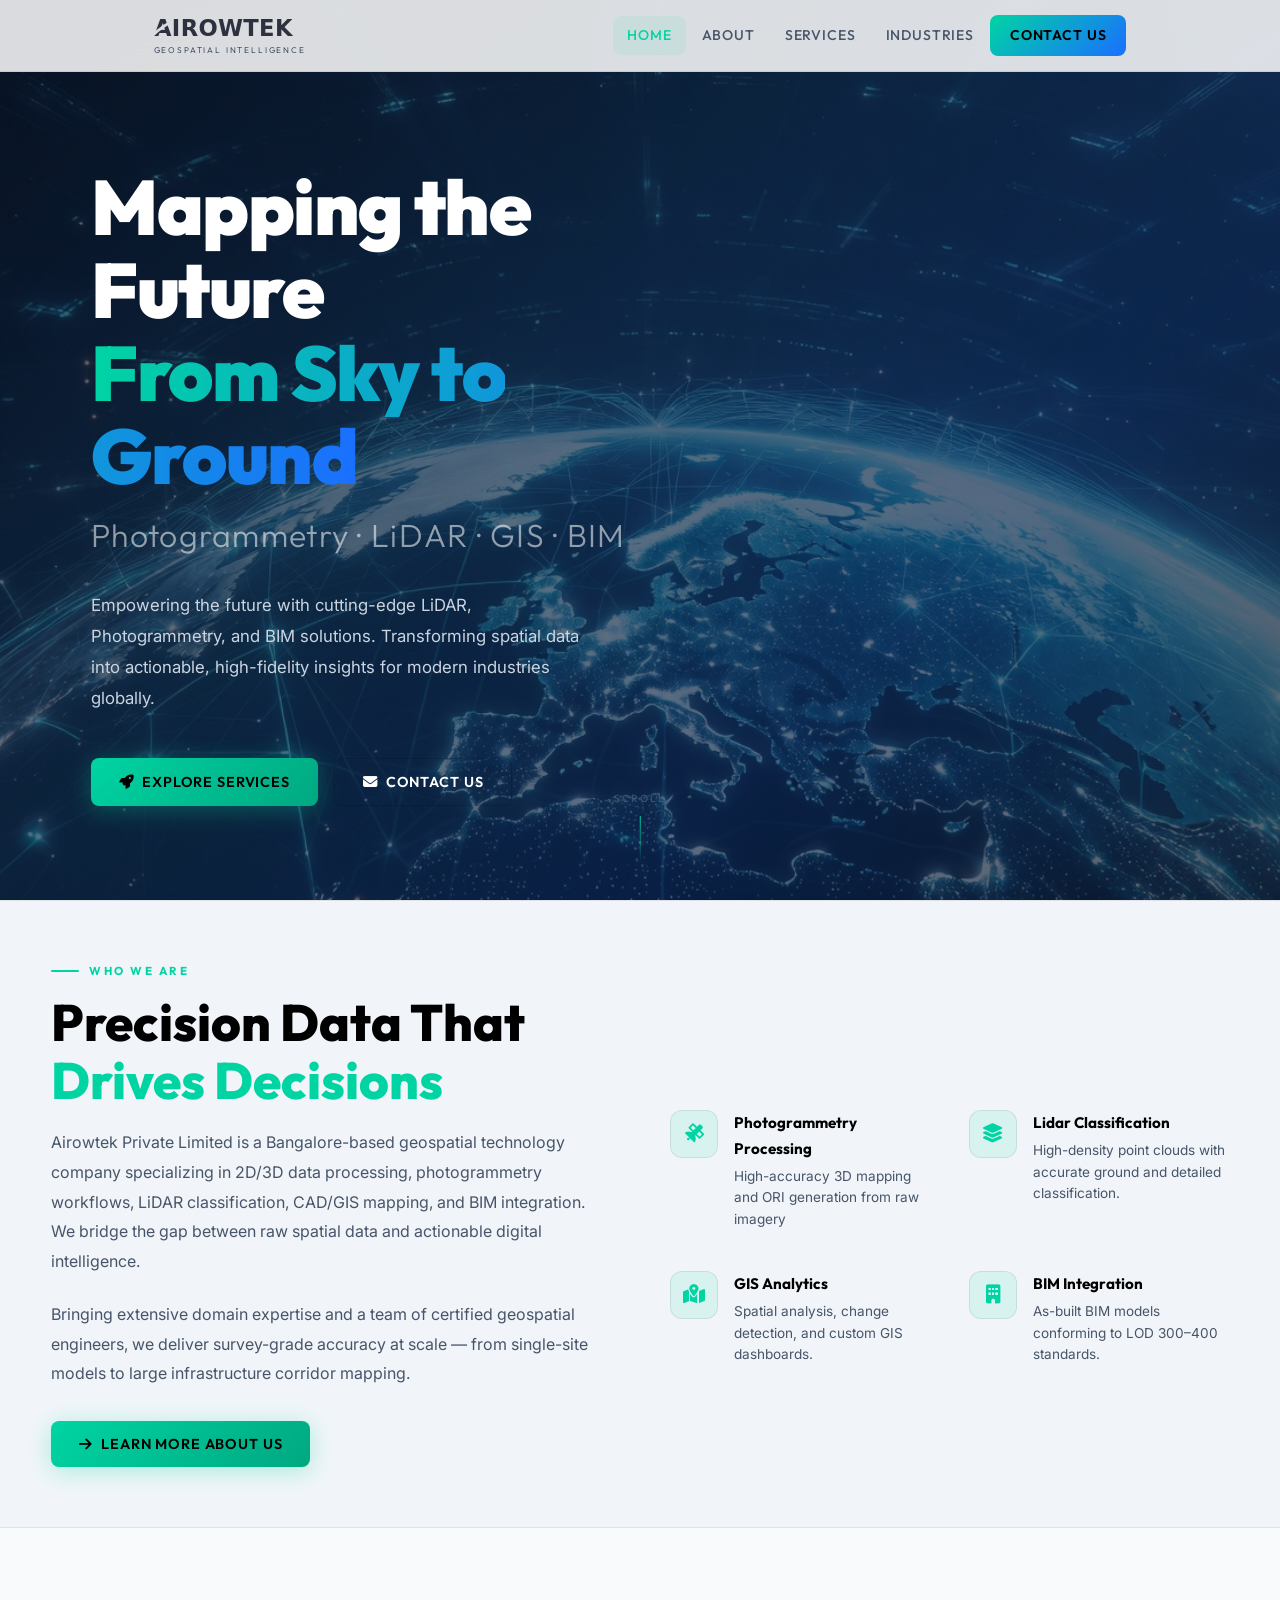
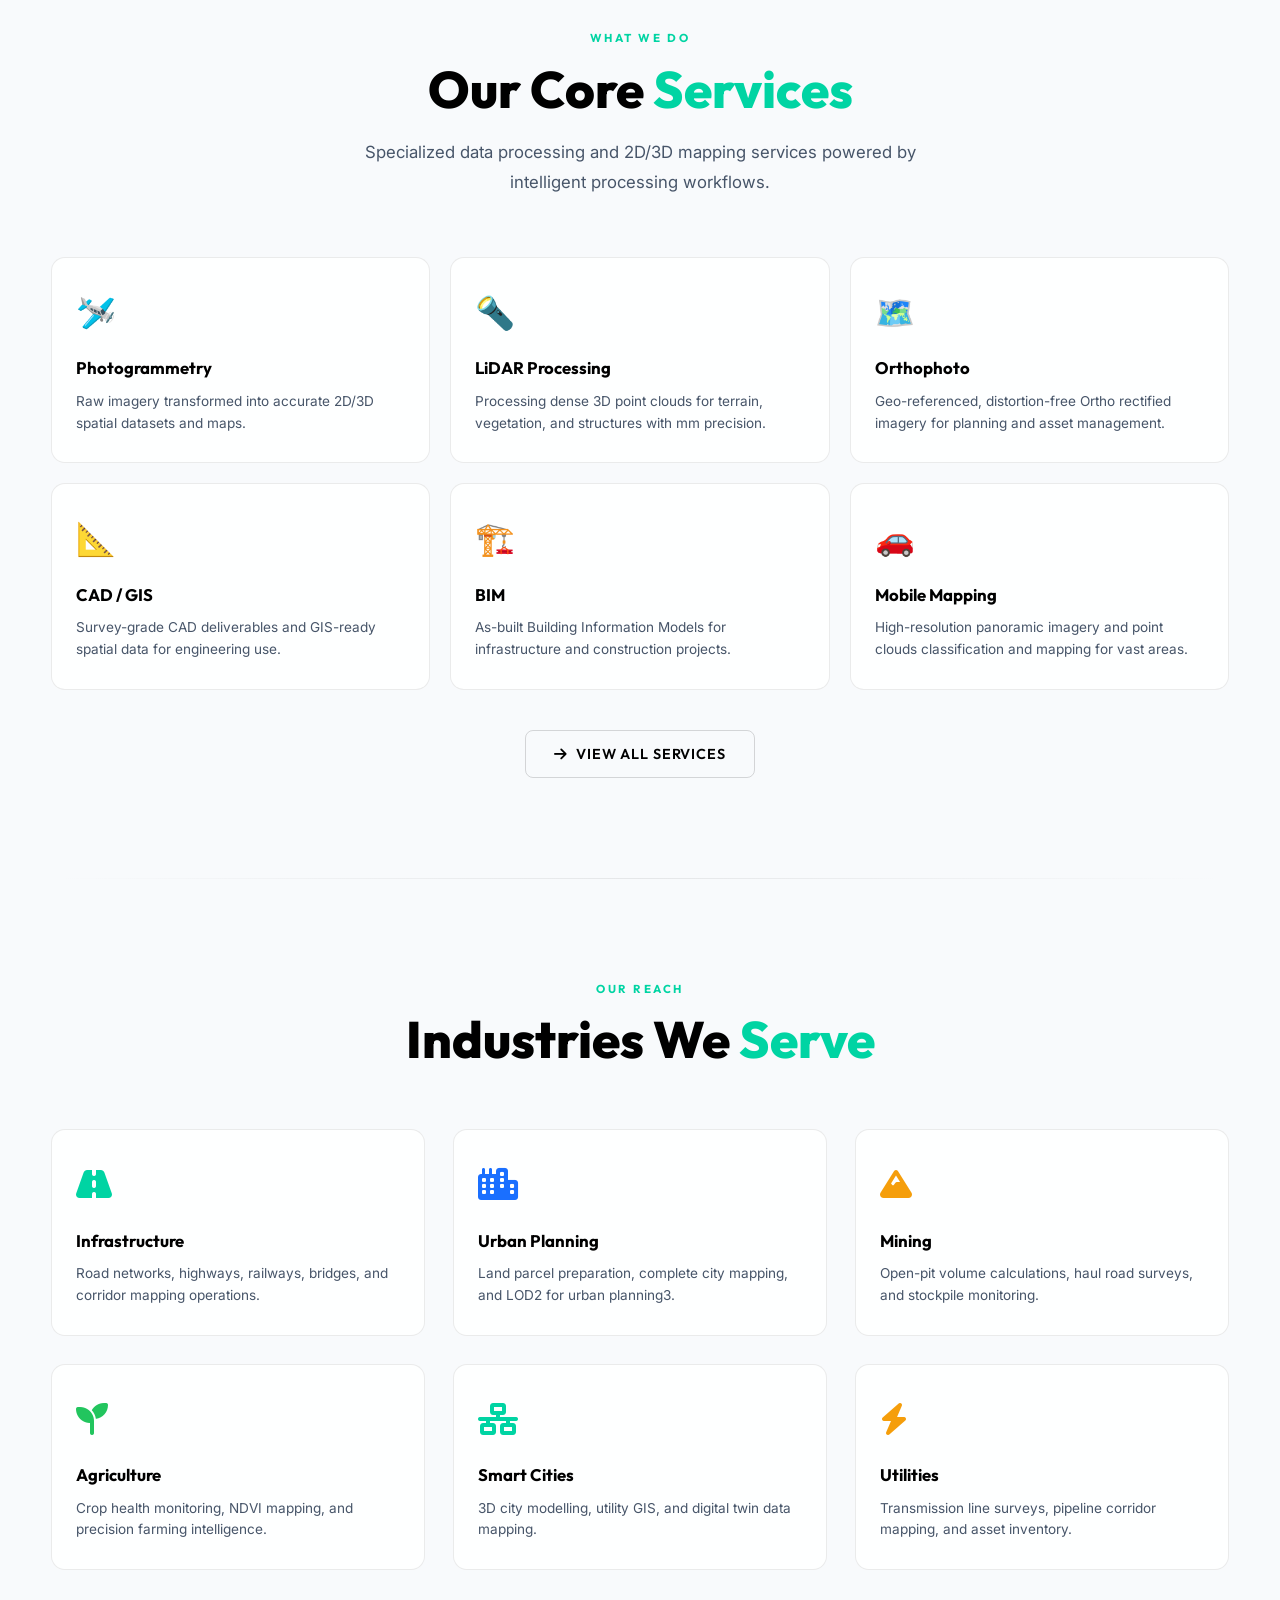
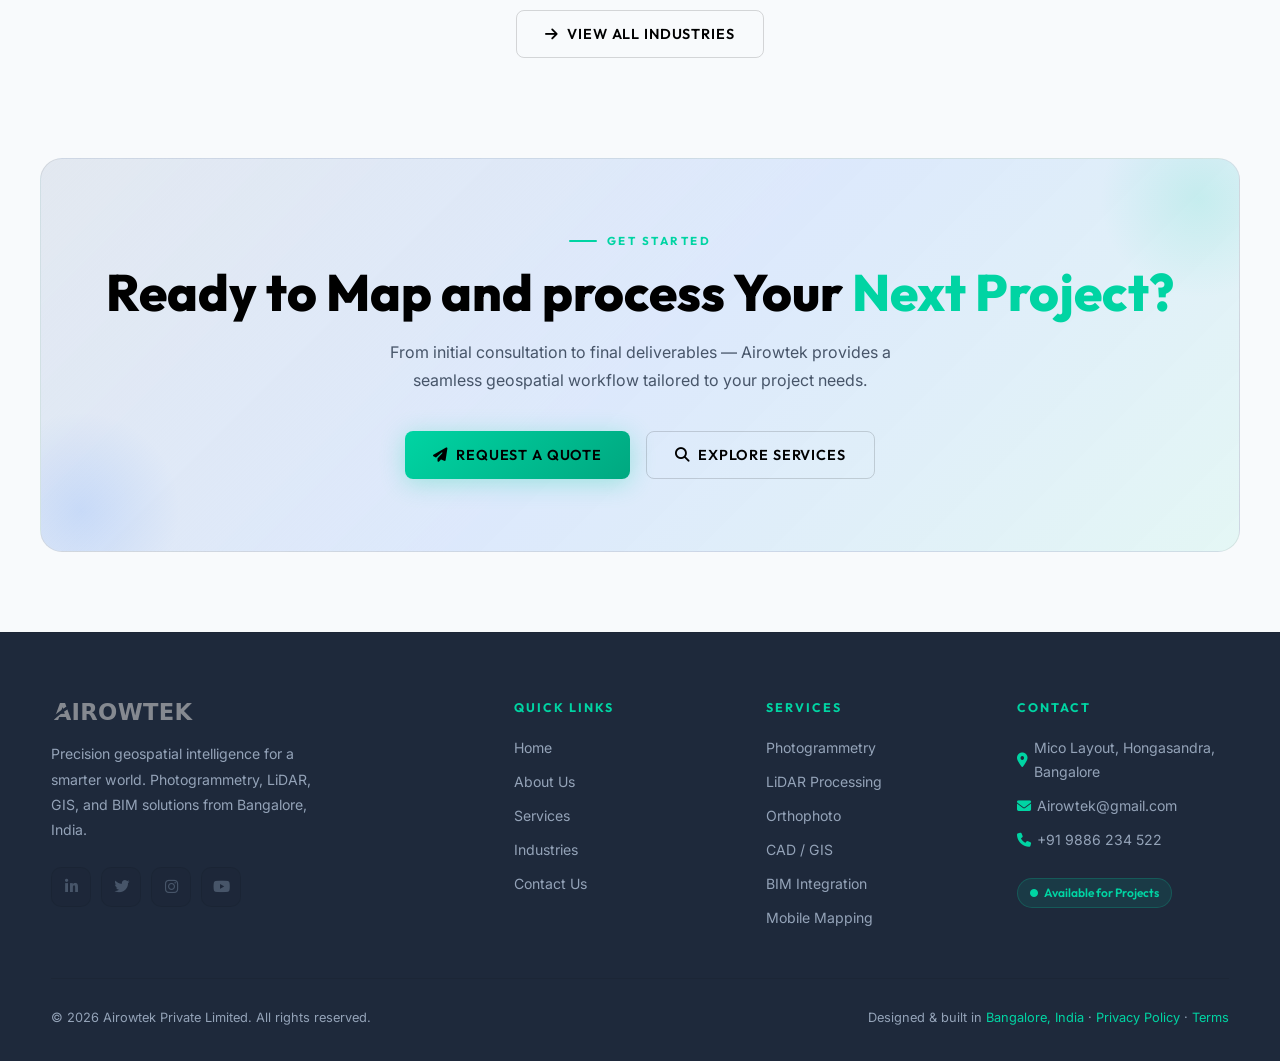
==== index.html @ 413d4b7d "Add files via upload" ====
<!DOCTYPE html>
<html lang="en">

<head>
  <meta charset="UTF-8">
  <meta name="viewport" content="width=device-width, initial-scale=1.0">
  <title>Airowtek Private Limited – Precision Geospatial Solutions</title>
  <link rel="icon" type="image/svg+xml" href="asset/favicon.svg">
  <link rel="preconnect" href="https://fonts.googleapis.com">
  <link rel="preconnect" href="https://fonts.gstatic.com" crossorigin>
  <link
    href="https://fonts.googleapis.com/css2?family=Inter:wght@400;500;600;700;800&family=Outfit:wght@300;400;500;600;700;800;900&display=swap"
    rel="stylesheet">
  <link rel="stylesheet" href="https://cdnjs.cloudflare.com/ajax/libs/font-awesome/6.5.0/css/all.min.css">
  <link rel="stylesheet" href="style.css">
</head>

<body>

  <div class="toast" id="toast">✓ Message sent successfully!</div>
  <nav id="navbar">
    <div class="logo" href="index.html" onclick="window.location.href='index.html'">
      <div style="display: flex; flex-direction: column; align-items: flex-start;">
        <img src="asset/logo.svg" alt="Airowtek" style="height: 28px; margin-bottom: 2px;">
        <span class="logo-sub" style="margin-top: 0;">Geospatial Intelligence</span>
      </div>
    </div>
    <div class="nav-links">
      <a href="index.html" id="nav-home" class="active">Home</a>
      <a href="about.html" id="nav-about">About</a>
      <a href="services.html" id="nav-services">Services</a>
      <a href="industries.html" id="nav-industries">Industries</a>
      <a href="contact.html" id="nav-contact" class="nav-cta">Contact Us</a>
    </div>
    <div class="hamburger" id="hamburger">
      <span></span><span></span><span></span>
    </div>
  </nav>
  <div class="mobile-menu" id="mobileMenu">
    <a onclick="showPage('home')">Home</a>
    <a onclick="showPage('about')">About</a>
    <a onclick="showPage('services')">Services</a>
    <a onclick="showPage('industries')">Industries</a>
    <a onclick="showPage('contact')">Contact Us</a>
  </div>

  <div class="page" id="home">
    <!-- HERO -->
    <section class="hero">
      <div class="hero-bg"
        style="background: url('asset/banner.jpg') center/cover no-repeat; opacity: 0.35; mix-blend-mode: screen;">
      </div>

      <div class="hero-content">
        <div style="max-width:640px">
          <!--  <div class="hero-eyebrow">
            <span></span>
            Precision Geospatial Intelligence
          </div> -->
          <h1 class="hero-title">
            Mapping the Future<br>
            <span class="highlight">From Sky to Ground</span>
          </h1>
          <p class="hero-subtitle">Photogrammetry · LiDAR · GIS · BIM</p>
          <p class="hero-desc">
            Empowering the future with cutting-edge LiDAR, Photogrammetry, and BIM solutions.
            Transforming spatial data into actionable, high-fidelity insights for modern industries globally.
          </p>
          <div class="hero-btns">
            <button class="btn btn-primary" onclick="window.location.href='services.html'">
              <i class="fas fa-rocket"></i> Explore Services
            </button>
            <button class="btn btn-outline" onclick="window.location.href='contact.html'" style="color:white">
              <i class="fas fa-envelope"></i> Contact Us
            </button>
          </div>
          <!-- <div class="hero-stats">
            <div class="stat-card">
              <div class="num">500+</div>
              <div class="label">Projects Delivered</div>
            </div>
            <div class="stat-card">
              <div class="num">15+</div>
              <div class="label">Industry Sectors</div>
            </div>
            <div class="stat-card">
              <div class="num">99.8%</div>
              <div class="label">Accuracy Rate</div>
            </div>
            <div class="stat-card">
              <div class="num">8+</div>
              <div class="label">Years of Expertise</div>
            </div> -->
        </div>
      </div>
  </div>

  <div class="scroll-indicator" onclick="document.getElementById('intro').scrollIntoView()">Scroll</div>
  </section>

  <!-- INTRO -->
  <section class="intro-strip" id="intro">
    <div class="intro-inner">
      <div style="display:grid;grid-template-columns:1fr 1fr;gap:60px;align-items:center">
        <div>
          <div class="section-tag">Who We Are</div>
          <h2 class="section-title">Precision Data That <span>Drives Decisions</span></h2>
          <p style="color:var(--text-muted);line-height:1.85;margin-bottom:24px">
            Airowtek Private Limited is a Bangalore-based geospatial technology company specializing in 2D/3D data
            processing,
            photogrammetry workflows, LiDAR classification, CAD/GIS mapping, and BIM integration. We bridge the gap
            between raw spatial data and actionable digital intelligence.
          </p>
          <p style="color:var(--text-muted);line-height:1.85;margin-bottom:32px">
            Bringing extensive domain expertise and a team of certified geospatial engineers, we deliver survey-grade
            accuracy at scale — from single-site models to large infrastructure corridor mapping.
          </p>
          <button class="btn btn-primary" onclick="window.location.href='about.html'"><i class="fas fa-arrow-right"></i>
            Learn More About Us</button>
        </div>
        <div>
          <div class="feature-row">
            <div class="feature-item">
              <div class="feat-icon"><i class="fas fa-satellite"></i></div>
              <div class="feat-text">
                <h4>Photogrammetry Processing</h4>
                <p>High-accuracy 3D mapping and ORI generation from raw imagery</p>
              </div>
            </div>
            <div class="feature-item">
              <div class="feat-icon"><i class="fas fa-layer-group"></i></div>
              <div class="feat-text">
                <h4>Lidar Classification</h4>
                <p>High-density point clouds with accurate ground and detailed classification.</p>
              </div>
            </div>
            <div class="feature-item">
              <div class="feat-icon"><i class="fas fa-map-marked-alt"></i></div>
              <div class="feat-text">
                <h4>GIS Analytics</h4>
                <p>Spatial analysis, change detection, and custom GIS dashboards.</p>
              </div>
            </div>
            <div class="feature-item">
              <div class="feat-icon"><i class="fas fa-building"></i></div>
              <div class="feat-text">
                <h4>BIM Integration</h4>
                <p>As-built BIM models conforming to LOD 300–400 standards.</p>
              </div>
            </div>
          </div>
        </div>
      </div>
    </div>
  </section>

  <!-- SERVICES PREVIEW -->
  <section class="section">
    <div style="max-width:1200px;margin:0 auto">
      <div class="section-header text-center">
        <div class="section-tag">What We Do</div>
        <h2 class="section-title">Our Core <span>Services</span></h2>
        <p class="section-lead">Specialized data processing and 2D/3D mapping services powered by intelligent
          processing workflows.</p>
      </div>
      <div class="services-preview-grid">
        <div class="srv-card" onclick="window.location.href='services.html'">
          <div class="srv-icon">🛩️</div>
          <h3>Photogrammetry</h3>
          <p>Raw imagery transformed into accurate 2D/3D spatial datasets and maps.</p>
        </div>
        <div class="srv-card" onclick="window.location.href='services.html'">
          <div class="srv-icon">🔦</div>
          <h3>LiDAR Processing</h3>
          <p>Processing dense 3D point clouds for terrain, vegetation, and structures with mm precision.</p>
        </div>
        <div class="srv-card" onclick="window.location.href='services.html'">
          <div class="srv-icon">🗺️</div>
          <h3>Orthophoto</h3>
          <p>Geo-referenced, distortion-free Ortho rectified imagery for planning and asset management.</p>
        </div>
        <div class="srv-card" onclick="window.location.href='services.html'">
          <div class="srv-icon">📐</div>
          <h3>CAD / GIS</h3>
          <p>Survey-grade CAD deliverables and GIS-ready spatial data for engineering use.</p>
        </div>
        <div class="srv-card" onclick="window.location.href='services.html'">
          <div class="srv-icon">🏗️</div>
          <h3>BIM</h3>
          <p>As-built Building Information Models for infrastructure and construction projects.</p>
        </div>
        <div class="srv-card" onclick="window.location.href='services.html'">
          <div class="srv-icon">🚗</div>
          <h3>Mobile Mapping</h3>
          <p>High-resolution panoramic imagery and point clouds classification and mapping for vast areas.</p>
        </div>
      </div>
      <div style="text-align:center;margin-top:40px">
        <button class="btn btn-outline" onclick="window.location.href='services.html'"><i
            class="fas fa-arrow-right"></i> View All Services</button>
      </div>
    </div>
  </section>

  <div class="divider"></div>

  <!-- INDUSTRIES PREVIEW -->
  <section class="section">
    <div style="max-width:1200px;margin:0 auto">
      <div class="section-header text-center">
        <div class="section-tag">Our Reach</div>
        <h2 class="section-title">Industries We <span>Serve</span></h2>
      </div>
      <div class="grid-3">
        <div class="srv-card" onclick="window.location.href='industries.html'">
          <div class="srv-icon" style="color:var(--green-primary)"><i class="fas fa-road"></i></div>
          <h3>Infrastructure</h3>
          <p>Road networks, highways, railways, bridges, and corridor mapping operations.</p>
        </div>
        <div class="srv-card" onclick="window.location.href='industries.html'">
          <div class="srv-icon" style="color:var(--blue-primary)"><i class="fas fa-city"></i></div>
          <h3>Urban Planning</h3>
          <p>Land parcel preparation, complete city mapping, and LOD2 for urban planning3.</p>
        </div>
        <div class="srv-card" onclick="window.location.href='industries.html'">
          <div class="srv-icon" style="color:#f59e0b"><i class="fas fa-mountain"></i></div>
          <h3>Mining</h3>
          <p>Open-pit volume calculations, haul road surveys, and stockpile monitoring.</p>
        </div>
        <div class="srv-card" onclick="window.location.href='industries.html'">
          <div class="srv-icon" style="color:#22c55e"><i class="fas fa-seedling"></i></div>
          <h3>Agriculture</h3>
          <p>Crop health monitoring, NDVI mapping, and precision farming intelligence.</p>
        </div>
        <div class="srv-card" onclick="window.location.href='industries.html'">
          <div class="srv-icon" style="color:var(--green-primary)"><i class="fas fa-network-wired"></i></div>
          <h3>Smart Cities</h3>
          <p>3D city modelling, utility GIS, and digital twin data mapping.</p>
        </div>
        <div class="srv-card" onclick="window.location.href='industries.html'">
          <div class="srv-icon" style="color:#f59e0b"><i class="fas fa-bolt"></i></div>
          <h3>Utilities</h3>
          <p>Transmission line surveys, pipeline corridor mapping, and asset inventory.</p>
        </div>
      </div>
      <div style="text-align:center;margin-top:40px">
        <button class="btn btn-outline" onclick="window.location.href='industries.html'"><i
            class="fas fa-arrow-right"></i> View All Industries</button>
      </div>
    </div>
  </section>

  <!-- CTA SECTION -->
  <div class="cta-section" style="max-width:1200px;margin:0 auto 80px">
    <div class="section-tag" style="justify-content:center;margin-bottom:12px">Get Started</div>
    <h2 class="section-title" style="margin-bottom:16px">Ready to Map and process Your <span>Next Project?</span></h2>
    <p style="color:var(--text-muted);max-width:520px;margin:0 auto 36px;line-height:1.8">From initial consultation to
      final deliverables — Airowtek provides a seamless geospatial workflow tailored to your project needs.</p>
    <div style="display:flex;gap:16px;justify-content:center;flex-wrap:wrap">
      <button class="btn btn-primary" onclick="window.location.href='contact.html'"><i class="fas fa-paper-plane"></i>
        Request a Quote</button>
      <button class="btn btn-outline" onclick="window.location.href='services.html'"><i class="fas fa-search"></i>
        Explore Services</button>
    </div>
  </div>
  <footer>
    <div class="footer-grid">
      <div class="footer-brand">
        <div class="logo" style="cursor:default">
          <img src="asset/logo-footer.svg" alt="Airowtek" style="height: 28px;">
        </div>
        <p>Precision geospatial intelligence for a smarter world. Photogrammetry, LiDAR, GIS, and BIM solutions from
          Bangalore, India.</p>
        <div class="footer-social">
          <a class="social-btn" href="#"><i class="fab fa-linkedin-in"></i></a>
          <a class="social-btn" href="#"><i class="fab fa-twitter"></i></a>
          <a class="social-btn" href="#"><i class="fab fa-instagram"></i></a>
          <a class="social-btn" href="#"><i class="fab fa-youtube"></i></a>
        </div>
      </div>
      <div class="footer-col">
        <h4>Quick Links</h4>
        <ul>
          <li><a href="index.html">Home</a></li>
          <li><a href="about.html">About Us</a></li>
          <li><a href="services.html">Services</a></li>
          <li><a href="industries.html">Industries</a></li>
          <li><a href="contact.html">Contact Us</a></li>
        </ul>
      </div>
      <div class="footer-col">
        <h4>Services</h4>
        <ul>
          <li>Photogrammetry</li>
          <li>LiDAR Processing</li>
          <li>Orthophoto</li>
          <li>CAD / GIS</li>
          <li>BIM Integration</li>
          <li>Mobile Mapping</li>
        </ul>
      </div>
      <div class="footer-col">
        <h4>Contact</h4>
        <ul>
          <li><i class="fas fa-map-marker-alt" style="color:var(--green-primary)"></i> Mico Layout, Hongasandra, Bangalore</li>
          <li><i class="fas fa-envelope" style="color:var(--green-primary)"></i> Airowtek@gmail.com</li>
          <li><i class="fas fa-phone" style="color:var(--green-primary)"></i> +91 9886 234 522</li>
          <li style="margin-top:16px"><span class="pill-green"><i class="fas fa-circle" style="font-size:0.5rem"></i>
              Available for Projects</span></li>
        </ul>
      </div>
    </div>
    <div class="footer-bottom">
      <p>© 2026 Airowtek Private Limited. All rights reserved.</p>
      <p>Designed & built in <span style="color:var(--green-primary)">Bangalore, India</span> · <a href="#">Privacy
          Policy</a> · <a href="#">Terms</a></p>
    </div>
  </footer>
  </div>



  <script src="script.js"></script>
</body>

</html>
---- style.css ----
@import url('https://fonts.googleapis.com/css2?family=Inter:wght@800&display=swap');

/* ===================== RESET & VARIABLES ===================== */
*,
*::before,
*::after {
  box-sizing: border-box;
  margin: 0;
  padding: 0;
}

:root {
  --green-primary: #00d4a3;
  --green-dark: #00a880;
  --green-glow: #00ffcc;
  --blue-primary: #1a6fff;
  --blue-dark: #0a3fa0;
  --blue-deep: #e2e8f0;
  --navy: #f8fafc;
  --navy-mid: #f1f5f9;
  --navy-light: #e2e8f0;
  --white: #000000;
  --offwhite: #000000;
  --text-muted: #475569;
  --card-bg: rgba(255, 255, 255, 0.85);
  --border: rgba(0, 0, 0, 0.08);
  --font-display: 'Outfit', sans-serif;
  --font-body: 'Inter', sans-serif;
  --transition: all 0.35s cubic-bezier(0.4, 0, 0.2, 1);
  --shadow-glow: 0 8px 30px rgba(0, 212, 163, 0.15);
  --shadow-blue: 0 8px 30px rgba(26, 111, 255, 0.15);
  --footer-bg: #1e293b;
  --radius: 14px;
  --radius-lg: 22px;
}

html {
  scroll-behavior: smooth;
  font-size: 16px;
}

body {
  font-family: var(--font-body);
  background: var(--navy);
  color: var(--offwhite);
  overflow-x: hidden;
  line-height: 1.7;
}

/* ===================== SCROLLBAR ===================== */
::-webkit-scrollbar {
  width: 5px;
}

::-webkit-scrollbar-track {
  background: var(--navy);
}

::-webkit-scrollbar-thumb {
  background: var(--green-primary);
  border-radius: 10px;
}

/* ===================== PAGE SYSTEM ===================== */
.page {
  display: block;
  min-height: 100vh;
  animation: fadeIn 0.5s ease;
}

@keyframes fadeIn {
  from {
    opacity: 0;
    transform: translateY(16px);
  }

  to {
    opacity: 1;
    transform: translateY(0);
  }
}

/* ===================== NAVBAR ===================== */
nav {
  position: fixed;
  top: 0;
  left: 0;
  right: 0;
  z-index: 1000;
  display: flex;
  align-items: center;
  justify-content: space-between;
  padding: 0 12%;
  height: 72px;
  background: rgba(255, 255, 255, 0.85);
  backdrop-filter: blur(18px);
  border-bottom: 1px solid var(--border);
  transition: var(--transition);
}

nav.scrolled {
  background: rgba(255, 255, 255, 0.98);
  box-shadow: 0 4px 30px rgba(0, 0, 0, 0.06);
}

.logo {
  font-family: 'Inter', sans-serif;
  font-weight: 800;
  color: #000000;
  font-family: var(--font-display);
  font-weight: 800;
  font-size: 1.55rem;
  letter-spacing: 0.06em;
  cursor: pointer;
  display: flex;
  align-items: center;
  gap: 2px;
}

.logo-air {
  color: var(--white);
}

.logo-ow {
  color: var(--green-primary);
}

.logo-tek {
  color: var(--blue-primary);
}

.logo-sub {
  font-size: 0.52rem;
  font-weight: 400;
  letter-spacing: 0.22em;
  color: var(--text-muted);
  display: block;
  margin-top: -4px;
  text-transform: uppercase;
}

.nav-links {
  display: flex;
  align-items: center;
  gap: 2px;
}

.nav-links a {
  font-family: var(--font-display);
  font-weight: 500;
  font-size: 0.88rem;
  letter-spacing: 0.06em;
  color: var(--text-muted);
  text-decoration: none;
  padding: 8px 14px;
  border-radius: 8px;
  cursor: pointer;
  transition: var(--transition);
  text-transform: uppercase;
}

.nav-links a:hover,
.nav-links a.active {
  color: var(--green-primary);
  background: rgba(0, 212, 163, 0.08);
}

.nav-cta {
  background: linear-gradient(135deg, var(--green-primary), var(--blue-primary)) !important;
  color: #000000 !important;
  padding: 9px 20px !important;
  border-radius: 8px !important;
  font-weight: 600 !important;
}

.nav-cta:hover {
  transform: translateY(-1px);
  box-shadow: 0 4px 20px rgba(0, 212, 163, 0.3) !important;
}

.hamburger {
  display: none;
  flex-direction: column;
  gap: 5px;
  cursor: pointer;
  padding: 8px;
}

.hamburger span {
  display: block;
  width: 24px;
  height: 2px;
  background: var(--green-primary);
  border-radius: 2px;
  transition: var(--transition);
}

.mobile-menu {
  display: none;
  position: fixed;
  top: 72px;
  left: 0;
  right: 0;
  z-index: 999;
  background: rgba(255, 255, 255, 0.98);
  backdrop-filter: blur(20px);
  padding: 20px 5%;
  border-bottom: 1px solid var(--border);
  flex-direction: column;
  gap: 4px;
}

.mobile-menu.open {
  display: flex;
}

.mobile-menu a {
  font-family: var(--font-display);
  font-weight: 500;
  font-size: 0.95rem;
  color: var(--text-muted);
  text-decoration: none;
  padding: 12px 16px;
  border-radius: 8px;
  cursor: pointer;
  letter-spacing: 0.06em;
  text-transform: uppercase;
  transition: var(--transition);
}

.mobile-menu a:hover,
.mobile-menu a.active {
  color: var(--green-primary);
  background: rgba(0, 212, 163, 0.08);
}

/* ===================== BUTTONS ===================== */
.btn {
  display: inline-flex;
  align-items: center;
  gap: 8px;
  font-family: var(--font-display);
  font-weight: 600;
  font-size: 0.9rem;
  letter-spacing: 0.06em;
  text-transform: uppercase;
  padding: 14px 28px;
  border-radius: 8px;
  cursor: pointer;
  border: none;
  text-decoration: none;
  transition: var(--transition);
  white-space: nowrap;
}

.btn-primary {
  background: linear-gradient(135deg, var(--green-primary) 0%, var(--green-dark) 100%);
  color: #000000;
  box-shadow: 0 4px 24px rgba(0, 212, 163, 0.3);
}

.btn-primary:hover {
  transform: translateY(-2px);
  box-shadow: 0 8px 36px rgba(0, 212, 163, 0.45);
}

.btn-outline {
  background: transparent;
  color: var(--offwhite);
  border: 1.5px solid rgba(0, 0, 0, 0.15);
}

.btn-outline:hover {
  border-color: var(--green-primary);
  color: var(--green-primary);
  background: rgba(0, 212, 163, 0.06);
  transform: translateY(-2px);
}

/* ===================== SECTION COMMON ===================== */
.section {
  padding: 100px 4%;
  position: relative;
}

.section-tag {
  font-family: var(--font-display);
  font-size: 0.72rem;
  font-weight: 700;
  letter-spacing: 0.22em;
  text-transform: uppercase;
  color: var(--green-primary);
  margin-bottom: 12px;
  display: flex;
  align-items: center;
  gap: 10px;
}

.section-tag::before {
  content: '';
  display: block;
  width: 28px;
  height: 2px;
  background: var(--green-primary);
  border-radius: 2px;
}

.section-title {
  font-family: var(--font-display);
  font-size: clamp(2rem, 4vw, 3.2rem);
  font-weight: 800;
  line-height: 1.15;
  color: var(--white);
  margin-bottom: 18px;
}

.section-title span {
  color: var(--green-primary);
}

.section-lead {
  font-size: 1.05rem;
  color: var(--text-muted);
  max-width: 580px;
  line-height: 1.8;
}

.section-header {
  margin-bottom: 60px;
}

.text-center {
  text-align: center;
}

.text-center .section-tag {
  justify-content: center;
}

.text-center .section-tag::before {
  display: none;
}

.text-center .section-lead {
  margin: 0 auto;
}

/* ===================== GRID SYSTEMS ===================== */
.grid-2 {
  display: grid;
  grid-template-columns: 1fr 1fr;
  gap: 32px;
  align-items: center;
}

.grid-3 {
  display: grid;
  grid-template-columns: repeat(3, 1fr);
  gap: 28px;
}

.grid-4 {
  display: grid;
  grid-template-columns: repeat(4, 1fr);
  gap: 24px;
}

/* ===================== CARDS ===================== */
.card {
  background: var(--card-bg);
  border: 1px solid var(--border);
  border-radius: var(--radius-lg);
  overflow: hidden;
  transition: var(--transition);
  position: relative;
}

.card:hover {
  border-color: rgba(0, 212, 163, 0.35);
  transform: translateY(-6px);
  box-shadow: var(--shadow-glow);
}

/* ===================== HOME PAGE ===================== */
#home {
  display: block;
}

.hero {
  position: relative;
  min-height: 100vh;
  display: flex;
  align-items: center;
  overflow: hidden;
  background-color: #040c1a;
  background-image: linear-gradient(135deg, #060f1e 0%, #0a1f38 40%, #071c3f 70%, #060f1e 100%);
}

/* Animated geo background */
.hero-bg {
  position: absolute;
  inset: 0;
  z-index: 0;
}

.hero-bg::before {
  content: '';
  position: absolute;
  inset: 0;
  background: radial-gradient(ellipse 80% 60% at 70% 40%, rgba(26, 111, 255, 0.08) 0%, transparent 60%),
    radial-gradient(ellipse 60% 80% at 20% 70%, rgba(0, 212, 163, 0.06) 0%, transparent 55%);
}

/* SVG grid overlay */
.hero-grid {
  position: absolute;
  inset: 0;
  z-index: 1;
  overflow: hidden;
  opacity: 0.35;
}

.hero-content {
  position: relative;
  z-index: 3;
  padding: 0 4%;
  max-width: 1200px;
  margin: 0 auto;
  width: 100%;
  padding-top: 72px;
}

.hero-eyebrow {
  display: inline-flex;
  align-items: center;
  gap: 10px;
  font-family: var(--font-display);
  font-size: 0.72rem;
  font-weight: 700;
  letter-spacing: 0.26em;
  text-transform: uppercase;
  color: var(--green-primary);
  background: rgba(0, 212, 163, 0.08);
  border: 1px solid rgba(0, 212, 163, 0.22);
  padding: 8px 18px;
  border-radius: 100px;
  margin-bottom: 28px;
}

.hero-eyebrow span {
  width: 6px;
  height: 6px;
  background: var(--green-primary);
  border-radius: 50%;
  display: inline-block;
  animation: pulse-dot 2s infinite;
}

@keyframes pulse-dot {

  0%,
  100% {
    opacity: 1;
    transform: scale(1)
  }

  50% {
    opacity: 0.5;
    transform: scale(1.5)
  }
}

.hero-title {
  font-family: var(--font-display);
  font-size: clamp(2.8rem, 6vw, 5.2rem);
  font-weight: 900;
  line-height: 1.08;
  letter-spacing: -0.02em;
  color: #ffffff;
  margin-bottom: 10px;
}

.hero-title .highlight {
  background: linear-gradient(90deg, var(--green-primary), var(--blue-primary));
  -webkit-background-clip: text;
  background-clip: text;
  -webkit-text-fill-color: transparent;
}

.hero-subtitle {
  font-family: var(--font-display);
  font-size: clamp(1.4rem, 2.5vw, 2rem);
  font-weight: 300;
  color: rgba(255, 255, 255, 0.55);
  margin-bottom: 28px;
  letter-spacing: 0.04em;
}

.hero-desc {
  font-size: 1.05rem;
  color: #cbd5e1;
  max-width: 520px;
  line-height: 1.85;
  margin-bottom: 44px;
}

.hero-btns {
  display: flex;
  gap: 16px;
  flex-wrap: wrap;
}

/* Floating stat cards */
.hero-stats {
  display: flex;
  gap: 20px;
  margin-top: 60px;
  flex-wrap: wrap;
}

.stat-card {
  background: rgba(255, 255, 255, 0.05);
  border: 1px solid rgba(255, 255, 255, 0.1);
  border-radius: 12px;
  padding: 18px 24px;
  backdrop-filter: blur(10px);
}

.stat-card .num {
  font-family: var(--font-display);
  font-size: 1.9rem;
  font-weight: 800;
  color: var(--green-primary);
  line-height: 1;
}

.stat-card .label {
  font-size: 0.78rem;
  color: rgba(255, 255, 255, 0.6);
  margin-top: 4px;
  letter-spacing: 0.06em;
}

/* Floating geo elements */
.geo-float {
  position: absolute;
  right: 4%;
  top: 50%;
  transform: translateY(-50%);
  z-index: 2;
  width: min(440px, 40vw);
}

.scroll-indicator {
  position: absolute;
  bottom: 36px;
  left: 50%;
  transform: translateX(-50%);
  z-index: 4;
  display: flex;
  flex-direction: column;
  align-items: center;
  gap: 8px;
  font-family: var(--font-display);
  font-size: 0.65rem;
  letter-spacing: 0.2em;
  text-transform: uppercase;
  color: var(--text-muted);
  cursor: pointer;
  animation: bounce-up 2.5s ease-in-out infinite;
}

.scroll-indicator::after {
  content: '';
  display: block;
  width: 1px;
  height: 48px;
  background: linear-gradient(to bottom, var(--green-primary), transparent);
}

@keyframes bounce-up {

  0%,
  100% {
    transform: translateX(-50%) translateY(0)
  }

  50% {
    transform: translateX(-50%) translateY(-8px)
  }
}

/* Intro strip */
.intro-strip {
  background: var(--navy-mid);
  border-top: 1px solid var(--border);
  border-bottom: 1px solid var(--border);
  padding: 60px 4%;
}

.intro-inner {
  max-width: 1200px;
  margin: 0 auto;
}

/* Feature strips */
.feature-row {
  display: flex;
  gap: 40px;
  flex-wrap: wrap;
  margin-top: 48px;
}

.feature-item {
  flex: 1;
  min-width: 200px;
  display: flex;
  gap: 16px;
  align-items: flex-start;
}

.feat-icon {
  width: 48px;
  height: 48px;
  flex-shrink: 0;
  background: rgba(0, 212, 163, 0.1);
  border: 1px solid var(--border);
  border-radius: 12px;
  display: flex;
  align-items: center;
  justify-content: center;
  color: var(--green-primary);
  font-size: 1.2rem;
}

.feat-text h4 {
  font-family: var(--font-display);
  font-size: 0.95rem;
  font-weight: 700;
  color: var(--white);
  margin-bottom: 4px;
}

.feat-text p {
  font-size: 0.85rem;
  color: var(--text-muted);
  line-height: 1.6;
}

/* Services preview */
.services-preview-grid {
  display: grid;
  grid-template-columns: repeat(3, 1fr);
  gap: 20px;
}

.srv-card {
  background: var(--card-bg);
  border: 1px solid var(--border);
  border-radius: var(--radius);
  padding: 28px 24px;
  cursor: pointer;
  transition: var(--transition);
  position: relative;
  overflow: hidden;
}

.srv-card::before {
  content: '';
  position: absolute;
  bottom: 0;
  left: 0;
  right: 0;
  height: 3px;
  background: linear-gradient(90deg, var(--green-primary), var(--blue-primary));
  transform: scaleX(0);
  transform-origin: left;
  transition: var(--transition);
}

.srv-card:hover {
  border-color: rgba(0, 212, 163, 0.3);
  transform: translateY(-5px);
  box-shadow: var(--shadow-glow);
}

.srv-card:hover::before {
  transform: scaleX(1);
}

.srv-icon {
  font-size: 2rem;
  margin-bottom: 14px;
}

.srv-card h3 {
  font-family: var(--font-display);
  font-size: 1.05rem;
  font-weight: 700;
  color: var(--white);
  margin-bottom: 8px;
}

.srv-card p {
  font-size: 0.85rem;
  color: var(--text-muted);
  line-height: 1.6;
}

/* Testimonials */
.testi-grid {
  display: grid;
  grid-template-columns: repeat(auto-fit, minmax(280px, 1fr));
  gap: 24px;
}

.testi-card {
  background: var(--card-bg);
  border: 1px solid var(--border);
  border-radius: var(--radius-lg);
  padding: 32px;
}

.testi-stars {
  color: #fbbf24;
  margin-bottom: 16px;
  font-size: 0.9rem;
}

.testi-text {
  font-size: 0.95rem;
  color: var(--text-muted);
  line-height: 1.8;
  font-style: italic;
  margin-bottom: 20px;
}

.testi-author {
  display: flex;
  align-items: center;
  gap: 12px;
}

.testi-avatar {
  width: 42px;
  height: 42px;
  border-radius: 50%;
  background: linear-gradient(135deg, var(--green-primary), var(--blue-primary));
  display: flex;
  align-items: center;
  justify-content: center;
  font-family: var(--font-display);
  font-weight: 700;
  color: #000000;
  font-size: 0.9rem;
}

.testi-info .name {
  font-family: var(--font-display);
  font-weight: 700;
  font-size: 0.9rem;
  color: var(--white);
}

.testi-info .role {
  font-size: 0.78rem;
  color: var(--text-muted);
}

/* CTA Section */
.cta-section {
  margin: 0 4% 80px;
  background: linear-gradient(135deg, var(--navy-light) 0%, rgba(26, 111, 255, 0.12) 50%, rgba(0, 212, 163, 0.08) 100%);
  border: 1px solid var(--border);
  border-radius: var(--radius-lg);
  padding: 72px 60px;
  text-align: center;
  position: relative;
  overflow: hidden;
}

.cta-section::before {
  content: '';
  position: absolute;
  top: -60px;
  right: -60px;
  width: 200px;
  height: 200px;
  border-radius: 50%;
  background: radial-gradient(circle, rgba(0, 212, 163, 0.12), transparent 70%);
}

.cta-section::after {
  content: '';
  position: absolute;
  bottom: -60px;
  left: -60px;
  width: 200px;
  height: 200px;
  border-radius: 50%;
  background: radial-gradient(circle, rgba(26, 111, 255, 0.12), transparent 70%);
}

/* ===================== ABOUT PAGE ===================== */
.about-hero {
  padding: 140px 4% 80px;
  background: linear-gradient(160deg, var(--navy) 0%, var(--navy-mid) 100%);
  position: relative;
  overflow: hidden;
}

.about-hero::before {
  content: '';
  position: absolute;
  right: -100px;
  top: -100px;
  width: 500px;
  height: 500px;
  border-radius: 50%;
  background: radial-gradient(circle, rgba(0, 212, 163, 0.06), transparent 65%);
}

.about-grid {
  max-width: 1200px;
  margin: 0 auto;
}

.timeline {
  position: relative;
  padding-left: 36px;
}

.timeline::before {
  content: '';
  position: absolute;
  left: 11px;
  top: 0;
  bottom: 0;
  width: 2px;
  background: linear-gradient(to bottom, var(--green-primary), var(--blue-primary), transparent);
}

.tl-item {
  position: relative;
  margin-bottom: 36px;
}

.tl-dot {
  position: absolute;
  left: -29px;
  top: 4px;
  width: 14px;
  height: 14px;
  border-radius: 50%;
  background: var(--green-primary);
  border: 3px solid var(--navy);
  box-shadow: 0 0 12px rgba(0, 212, 163, 0.5);
}

.tl-item h4 {
  font-family: var(--font-display);
  font-weight: 700;
  color: var(--white);
  margin-bottom: 6px;
}

.tl-item p {
  font-size: 0.9rem;
  color: var(--text-muted);
  line-height: 1.7;
}

.mv-grid {
  display: grid;
  grid-template-columns: 1fr 1fr;
  gap: 24px;
}

.mv-card {
  padding: 36px 32px;
  border-radius: var(--radius-lg);
  border: 1px solid var(--border);
  position: relative;
  overflow: hidden;
}

.mv-card.mission {
  background: linear-gradient(135deg, rgba(0, 212, 163, 0.08), rgba(0, 212, 163, 0.02));
}

.mv-card.vision {
  background: linear-gradient(135deg, rgba(26, 111, 255, 0.08), rgba(26, 111, 255, 0.02));
}

.mv-card .mv-icon {
  font-size: 2.2rem;
  margin-bottom: 16px;
}

.mv-card h3 {
  font-family: var(--font-display);
  font-size: 1.3rem;
  font-weight: 800;
  color: var(--white);
  margin-bottom: 12px;
}

.mv-card p {
  color: var(--text-muted);
  line-height: 1.8;
}

.why-grid {
  display: grid;
  grid-template-columns: repeat(auto-fit, minmax(240px, 1fr));
  gap: 20px;
}

.why-item {
  background: var(--card-bg);
  border: 1px solid var(--border);
  border-radius: var(--radius);
  padding: 28px 24px;
  display: flex;
  gap: 16px;
  align-items: flex-start;
  transition: var(--transition);
}

.why-item:hover {
  border-color: rgba(0, 212, 163, 0.3);
  transform: translateY(-3px);
}

.why-num {
  font-family: var(--font-display);
  font-size: 2rem;
  font-weight: 900;
  color: rgba(0, 212, 163, 0.3);
  line-height: 1;
  flex-shrink: 0;
  min-width: 42px;
}

.why-item h4 {
  font-family: var(--font-display);
  font-weight: 700;
  color: var(--white);
  margin-bottom: 6px;
}

.why-item p {
  font-size: 0.85rem;
  color: var(--text-muted);
  line-height: 1.6;
}

.team-strip {
  background: var(--navy-mid);
  border-top: 1px solid var(--border);
  border-bottom: 1px solid var(--border);
  padding: 70px 4%;
}

/* ===================== SERVICES PAGE ===================== */
.services-hero {
  padding: 140px 4% 80px;
  background: linear-gradient(160deg, var(--navy) 0%, var(--navy-mid) 100%);
  position: relative;
}

.services-hero::after {
  content: '';
  position: absolute;
  left: 0;
  right: 0;
  bottom: 0;
  height: 1px;
  background: linear-gradient(90deg, transparent, var(--green-primary), transparent);
}

.service-detail {
  padding: 80px 4%;
  border-bottom: 1px solid var(--border);
  max-width: 1200px;
  margin: 0 auto;
}

.service-detail:last-child {
  border-bottom: none;
}

.service-layout {
  display: grid;
  grid-template-columns: 1fr 1fr;
  gap: 60px;
  align-items: center;
}

.service-layout.reverse {
  direction: rtl;
}

.service-layout.reverse>* {
  direction: ltr;
}

.service-img-wrap {
  position: relative;
  border-radius: var(--radius-lg);
  overflow: hidden;
  aspect-ratio: 4/3;
  background: var(--navy-light);
  border: 1px solid var(--border);
}

.service-img-wrap svg {
  width: 100%;
  height: 100%;
}

.service-num {
  font-family: var(--font-display);
  font-size: 4rem;
  font-weight: 900;
  color: rgba(0, 212, 163, 0.08);
  line-height: 1;
  margin-bottom: -10px;
}

.service-name {
  font-family: var(--font-display);
  font-size: 1.8rem;
  font-weight: 800;
  color: var(--white);
  margin-bottom: 14px;
}

.service-name span {
  color: var(--green-primary);
}

.service-desc {
  color: var(--text-muted);
  line-height: 1.85;
  margin-bottom: 28px;
}

.benefit-tags {
  display: flex;
  flex-wrap: wrap;
  gap: 8px;
  margin-bottom: 24px;
}

.tag {
  font-family: var(--font-display);
  font-size: 0.72rem;
  font-weight: 600;
  letter-spacing: 0.06em;
  text-transform: uppercase;
  padding: 6px 14px;
  border-radius: 100px;
  background: rgba(0, 212, 163, 0.1);
  color: var(--green-primary);
  border: 1px solid rgba(0, 212, 163, 0.2);
}

.tag.blue {
  background: rgba(26, 111, 255, 0.1);
  color: #6baeff;
  border-color: rgba(26, 111, 255, 0.2);
}

.app-list {
  list-style: none;
  display: flex;
  flex-direction: column;
  gap: 8px;
}

.app-list li {
  display: flex;
  align-items: center;
  gap: 10px;
  font-size: 0.9rem;
  color: var(--text-muted);
}

.app-list li::before {
  content: '→';
  color: var(--green-primary);
  font-size: 0.85rem;
}

/* ===================== INDUSTRIES PAGE ===================== */
.ind-hero {
  padding: 140px 4% 80px;
  background: linear-gradient(160deg, var(--navy) 0%, var(--navy-mid) 100%);
}

.ind-grid {
  display: grid;
  grid-template-columns: repeat(auto-fit, minmax(320px, 1fr));
  gap: 24px;
  max-width: 1200px;
  margin: 0 auto;
}

.ind-card {
  border-radius: var(--radius-lg);
  overflow: hidden;
  border: 1px solid var(--border);
  background: var(--card-bg);
  transition: var(--transition);
  cursor: pointer;
  position: relative;
}

.ind-card:hover {
  transform: translateY(-8px);
  box-shadow: var(--shadow-glow);
  border-color: rgba(0, 212, 163, 0.3);
}

.ind-card-visual {
  height: 180px;
  position: relative;
  overflow: hidden;
  display: flex;
  align-items: center;
  justify-content: center;
}

.ind-card-body {
  padding: 28px 26px;
}

.ind-card-body h3 {
  font-family: var(--font-display);
  font-size: 1.15rem;
  font-weight: 800;
  color: var(--white);
  margin-bottom: 8px;
  display: flex;
  align-items: center;
  gap: 10px;
}

.ind-card-body p {
  font-size: 0.88rem;
  color: var(--text-muted);
  line-height: 1.7;
  margin-bottom: 16px;
}

.ind-tags {
  display: flex;
  flex-wrap: wrap;
  gap: 6px;
}

.ind-tag {
  font-size: 0.7rem;
  font-family: var(--font-display);
  font-weight: 600;
  letter-spacing: 0.06em;
  text-transform: uppercase;
  padding: 4px 10px;
  border-radius: 100px;
  background: rgba(0, 212, 163, 0.08);
  color: var(--green-primary);
  border: 1px solid rgba(0, 212, 163, 0.15);
}

/* ===================== CONTACT PAGE ===================== */
.contact-hero {
  padding: 140px 4% 80px;
  background: linear-gradient(160deg, var(--navy) 0%, var(--navy-mid) 100%);
}

.contact-layout {
  display: grid;
  grid-template-columns: 1fr 1.5fr;
  gap: 48px;
  max-width: 1200px;
  margin: 0 auto;
  padding: 0 4% 80px;
}

.contact-info-card {
  background: var(--card-bg);
  border: 1px solid var(--border);
  border-radius: var(--radius-lg);
  padding: 40px 36px;
  height: fit-content;
}

.contact-info-card h3 {
  font-family: var(--font-display);
  font-size: 1.4rem;
  font-weight: 800;
  color: var(--white);
  margin-bottom: 8px;
}

.contact-info-card p {
  color: var(--text-muted);
  font-size: 0.9rem;
  margin-bottom: 32px;
}

.contact-item {
  display: flex;
  gap: 16px;
  align-items: flex-start;
  margin-bottom: 28px;
}

.ci-icon {
  width: 42px;
  height: 42px;
  flex-shrink: 0;
  background: rgba(0, 212, 163, 0.1);
  border: 1px solid var(--border);
  border-radius: 10px;
  display: flex;
  align-items: center;
  justify-content: center;
  color: var(--green-primary);
  font-size: 1rem;
}

.ci-text .ci-label {
  font-size: 0.72rem;
  font-family: var(--font-display);
  font-weight: 700;
  letter-spacing: 0.12em;
  text-transform: uppercase;
  color: var(--text-muted);
  margin-bottom: 4px;
}

.ci-text .ci-val {
  font-size: 0.92rem;
  color: var(--offwhite);
  line-height: 1.6;
}

.social-row {
  display: flex;
  gap: 10px;
  margin-top: 32px;
  padding-top: 24px;
  border-top: 1px solid var(--border);
}

.social-btn {
  width: 40px;
  height: 40px;
  border-radius: 10px;
  background: rgba(0, 0, 0, 0.03);
  border: 1px solid var(--border);
  display: flex;
  align-items: center;
  justify-content: center;
  color: var(--text-muted);
  font-size: 0.95rem;
  cursor: pointer;
  transition: var(--transition);
  text-decoration: none;
}

.social-btn:hover {
  background: rgba(0, 212, 163, 0.1);
  color: var(--green-primary);
  border-color: rgba(0, 212, 163, 0.3);
}

.contact-form-card {
  background: var(--card-bg);
  border: 1px solid var(--border);
  border-radius: var(--radius-lg);
  padding: 44px 40px;
}

.contact-form-card h3 {
  font-family: var(--font-display);
  font-size: 1.4rem;
  font-weight: 800;
  color: var(--white);
  margin-bottom: 8px;
}

.contact-form-card>p {
  color: var(--text-muted);
  font-size: 0.9rem;
  margin-bottom: 32px;
}

.form-row {
  display: grid;
  grid-template-columns: 1fr 1fr;
  gap: 18px;
}

.form-group {
  display: flex;
  flex-direction: column;
  gap: 8px;
  margin-bottom: 18px;
}

.form-group label {
  font-family: var(--font-display);
  font-size: 0.78rem;
  font-weight: 700;
  letter-spacing: 0.1em;
  text-transform: uppercase;
  color: var(--text-muted);
}

.form-group input,
.form-group select,
.form-group textarea {
  background: rgba(0, 0, 0, 0.02);
  border: 1.5px solid var(--border);
  border-radius: 10px;
  padding: 14px 16px;
  color: var(--white);
  font-family: var(--font-body);
  font-size: 0.92rem;
  outline: none;
  transition: var(--transition);
  resize: vertical;
}

.form-group input::placeholder,
.form-group textarea::placeholder {
  color: var(--text-muted);
  opacity: 0.6;
}

.form-group input:focus,
.form-group select,
.form-group textarea:focus {
  border-color: var(--green-primary);
  background: rgba(0, 212, 163, 0.04);
  box-shadow: 0 0 0 3px rgba(0, 212, 163, 0.08);
}

.form-group select option {
  background: var(--navy-mid);
}

.form-group textarea {
  min-height: 130px;
}

.map-wrap {
  max-width: 1200px;
  margin: 0 auto 80px;
  padding: 0 4%;
}

.map-wrap h3 {
  font-family: var(--font-display);
  font-size: 1.2rem;
  font-weight: 700;
  color: var(--white);
  margin-bottom: 20px;
}

.map-embed {
  border-radius: var(--radius-lg);
  overflow: hidden;
  border: 1px solid var(--border);
  height: 380px;
}

.map-embed iframe {
  width: 100%;
  height: 100%;
  border: none;
}

/* ===================== FOOTER ===================== */
footer {
  background: var(--footer-bg);
  border-top: 1px solid var(--border);
  padding: 64px 4% 32px;
  color: #f8fafc;
}

.footer-grid {
  display: grid;
  grid-template-columns: 2fr 1fr 1fr 1fr;
  gap: 40px;
  max-width: 1200px;
  margin: 0 auto;
  padding-bottom: 48px;
  border-bottom: 1px solid var(--border);
}

.footer-brand .logo {
  color: #ffffff;
}

.footer-brand p {
  font-size: 0.88rem;
  color: #94a3b8;
  line-height: 1.8;
  margin: 16px 0 24px;
  max-width: 280px;
}

.footer-col h4 {
  font-family: var(--font-display);
  font-size: 0.78rem;
  font-weight: 700;
  letter-spacing: 0.16em;
  text-transform: uppercase;
  color: var(--green-primary);
  margin-bottom: 18px;
}

.footer-col ul {
  list-style: none;
  display: flex;
  flex-direction: column;
  gap: 10px;
}

.footer-col ul li a,
.footer-col ul li {
  font-size: 0.88rem;
  color: #94a3b8;
  cursor: pointer;
  text-decoration: none;
  transition: var(--transition);
  display: flex;
  align-items: center;
  gap: 6px;
}

.footer-col ul li a:hover {
  color: var(--green-primary);
  padding-left: 4px;
}

.footer-social {
  display: flex;
  gap: 10px;
  margin-top: 4px;
}

.footer-bottom {
  display: flex;
  justify-content: space-between;
  align-items: center;
  padding-top: 28px;
  flex-wrap: wrap;
  gap: 12px;
  max-width: 1200px;
  margin: 0 auto;
}

.footer-bottom p {
  font-size: 0.8rem;
  color: #94a3b8;
}

.footer-bottom a {
  color: var(--green-primary);
  text-decoration: none;
}

/* ===================== SECTION DIVIDER ===================== */
.divider {
  height: 1px;
  background: linear-gradient(90deg, transparent, var(--border), transparent);
  margin: 0 4%;
}

/* ===================== DECORATIVE ===================== */
.geo-badge {
  display: inline-flex;
  align-items: center;
  gap: 6px;
  font-family: var(--font-display);
  font-size: 0.7rem;
  font-weight: 700;
  letter-spacing: 0.14em;
  text-transform: uppercase;
  color: var(--text-muted);
  background: rgba(0, 0, 0, 0.04);
  border: 1px solid var(--border);
  padding: 6px 12px;
  border-radius: 100px;
}

.pill-green {
  display: inline-flex;
  align-items: center;
  gap: 6px;
  background: rgba(0, 212, 163, 0.1);
  color: var(--green-primary);
  border: 1px solid rgba(0, 212, 163, 0.2);
  padding: 4px 12px;
  border-radius: 100px;
  font-size: 0.75rem;
  font-weight: 600;
  font-family: var(--font-display);
}

.gradient-text {
  background: linear-gradient(90deg, var(--green-primary), var(--blue-primary));
  -webkit-background-clip: text;
  background-clip: text;
  -webkit-text-fill-color: transparent;
}

/* ===================== ANIMATIONS ===================== */
.reveal {
  opacity: 0;
  transform: translateY(30px);
  transition: opacity 0.7s ease, transform 0.7s ease;
}

.reveal.visible {
  opacity: 1;
  transform: translateY(0);
}

/* ===================== TOAST ===================== */
.toast {
  position: fixed;
  bottom: 30px;
  right: 30px;
  z-index: 9999;
  background: var(--green-primary);
  color: #000000;
  padding: 14px 24px;
  border-radius: 10px;
  font-family: var(--font-display);
  font-weight: 700;
  font-size: 0.9rem;
  transform: translateY(80px);
  opacity: 0;
  transition: all 0.4s ease;
  pointer-events: none;
}

.toast.show {
  transform: translateY(0);
  opacity: 1;
}

/* ===================== RESPONSIVE ===================== */
@media(max-width:1024px) {

  .service-layout,
  .service-layout.reverse {
    grid-template-columns: 1fr;
    direction: ltr;
  }

  .contact-layout {
    grid-template-columns: 1fr;
  }

  .services-preview-grid {
    grid-template-columns: repeat(2, 1fr);
  }

  .footer-grid {
    grid-template-columns: 1fr 1fr;
  }
}

@media(max-width:768px) {
  .nav-links {
    display: none;
  }

  .hamburger {
    display: flex;
  }

  .grid-2,
  .grid-3,
  .grid-4,
  .services-preview-grid {
    grid-template-columns: 1fr;
  }

  .mv-grid {
    grid-template-columns: 1fr;
  }

  .form-row {
    grid-template-columns: 1fr;
  }

  .footer-grid {
    grid-template-columns: 1fr;
  }

  .hero-title {
    font-size: 2.4rem;
  }

  .cta-section {
    padding: 48px 28px;
  }

  .geo-float {
    display: none;
  }

  .footer-bottom {
    flex-direction: column;
    text-align: center;
  }
}

@media(max-width:480px) {
  .hero-btns {
    flex-direction: column;
  }

  .section {
    padding: 70px 5%;
  }
}
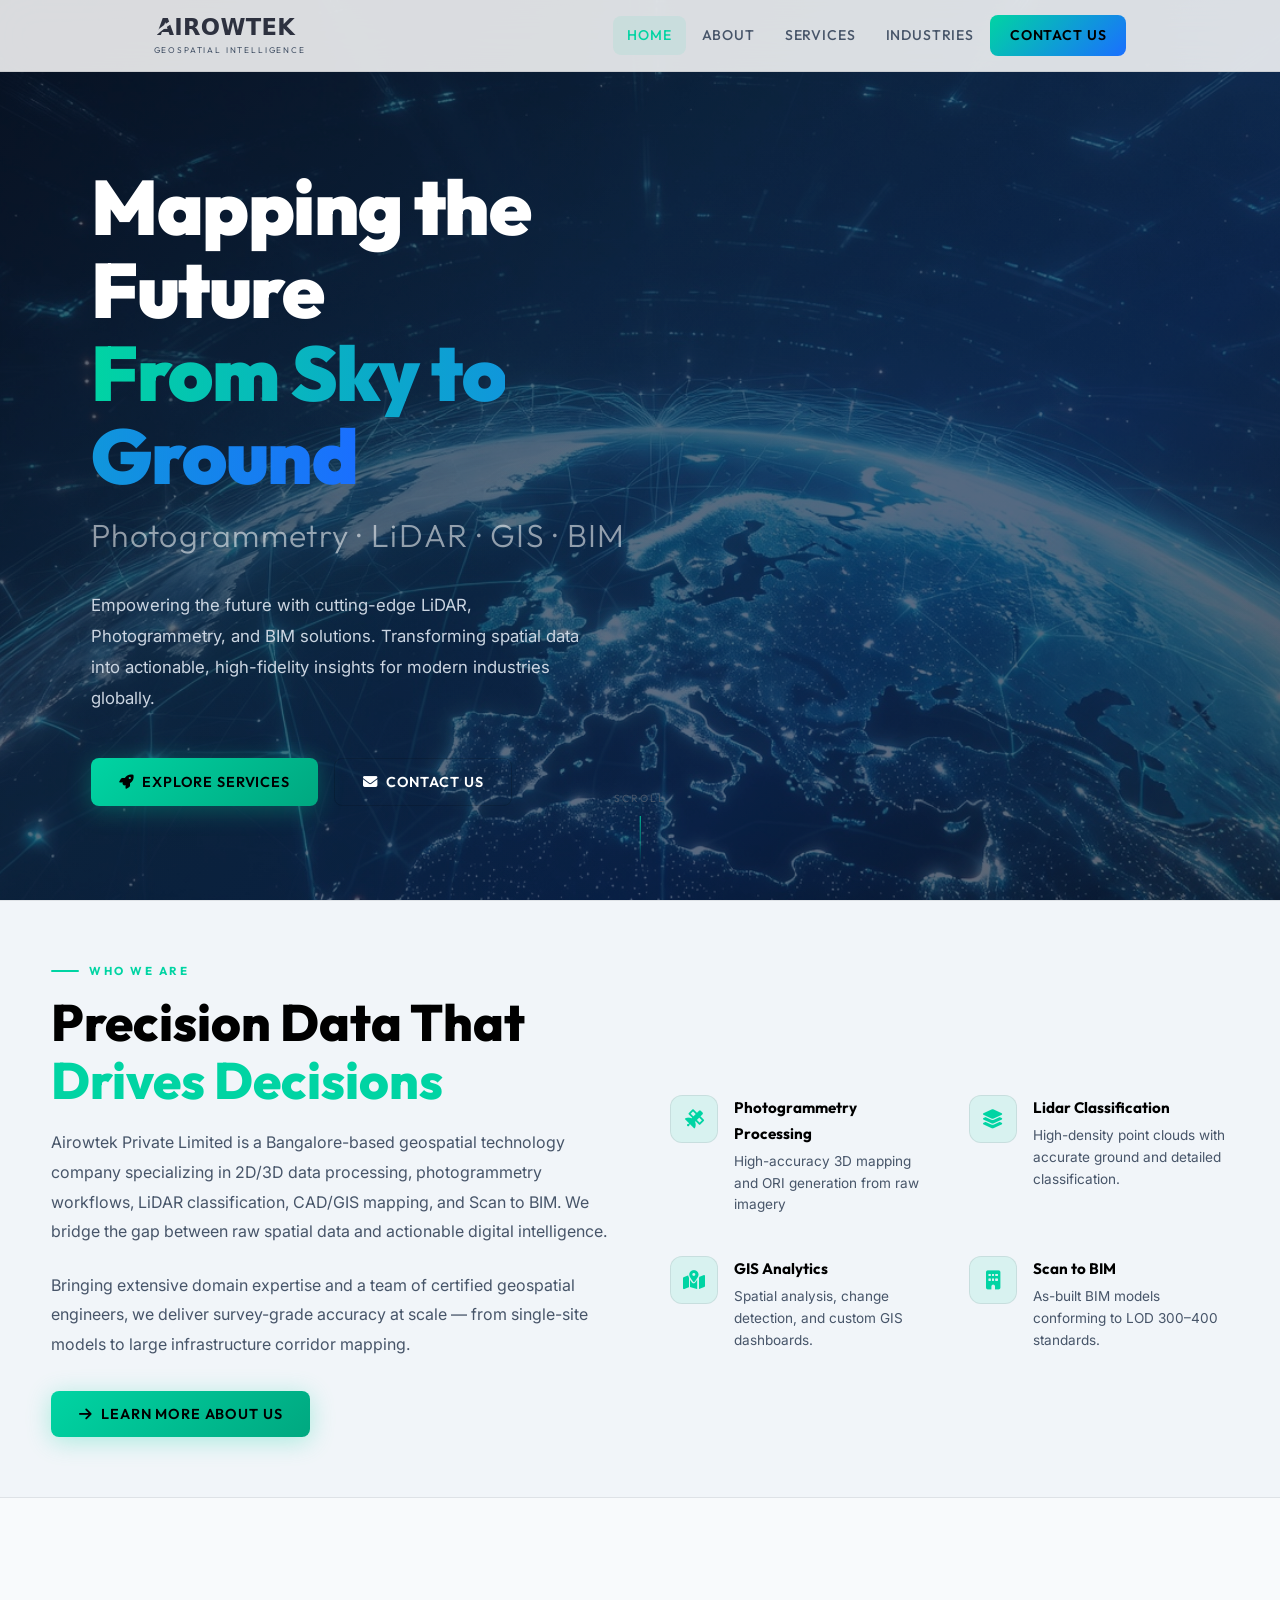
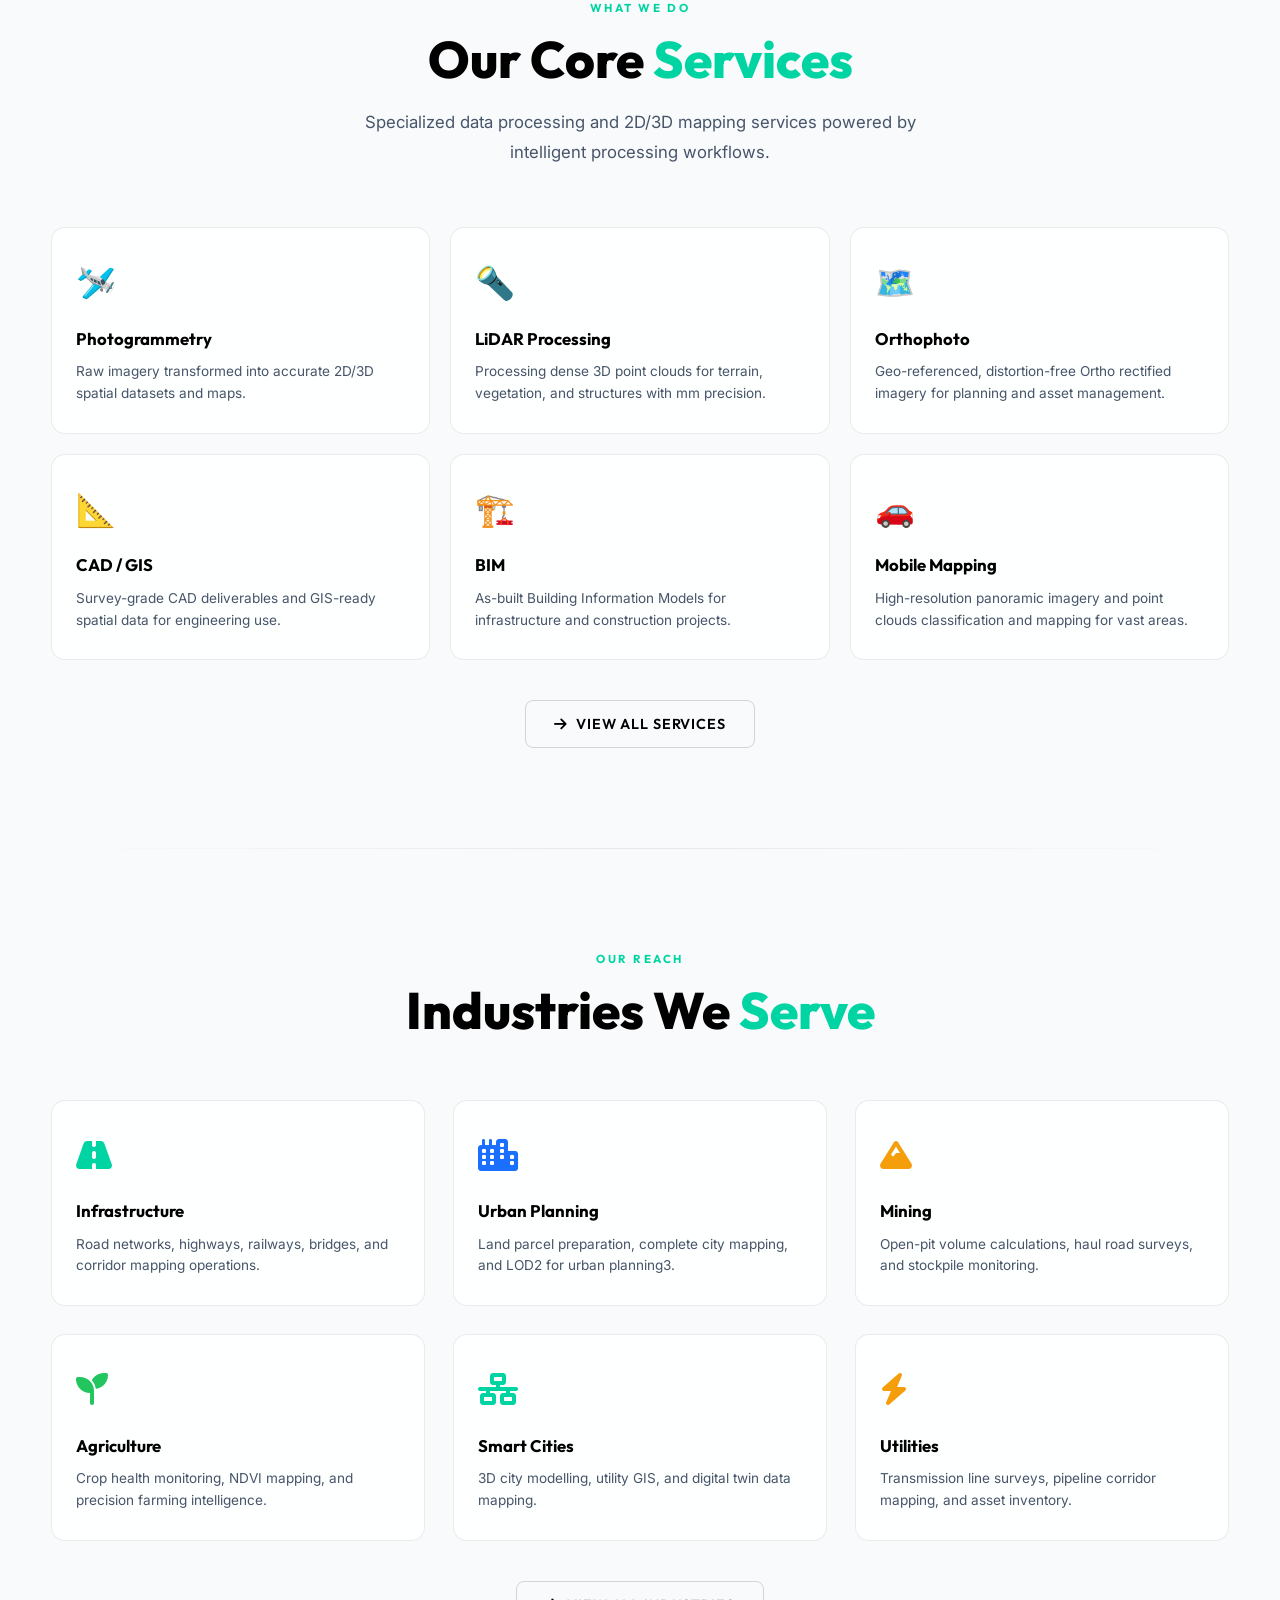
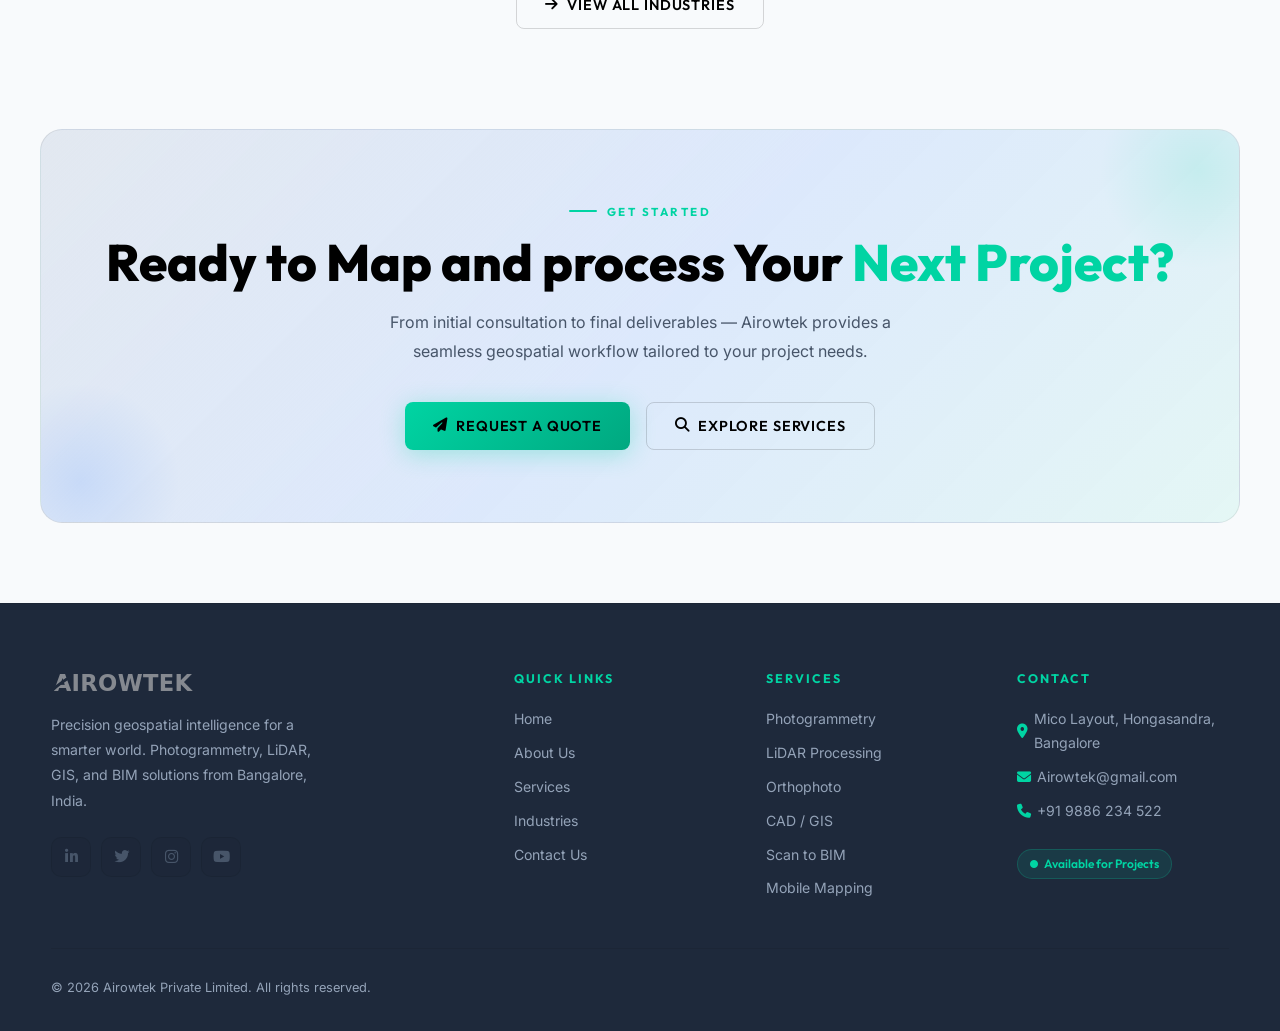
==== commit dec3e0c7: "Add files via upload" ====
--- a/index.html
+++ b/index.html
@@ -37,11 +37,11 @@
     </div>
   </nav>
   <div class="mobile-menu" id="mobileMenu">
-    <a onclick="showPage('home')">Home</a>
-    <a onclick="showPage('about')">About</a>
-    <a onclick="showPage('services')">Services</a>
-    <a onclick="showPage('industries')">Industries</a>
-    <a onclick="showPage('contact')">Contact Us</a>
+    <a href="index.html">Home</a>
+    <a href="about.html">About</a>
+    <a href="services.html">Services</a>
+    <a href="industries.html">Industries</a>
+    <a href="contact.html">Contact Us</a>
   </div>
 
   <div class="page" id="home">
@@ -108,7 +108,7 @@
           <p style="color:var(--text-muted);line-height:1.85;margin-bottom:24px">
             Airowtek Private Limited is a Bangalore-based geospatial technology company specializing in 2D/3D data
             processing,
-            photogrammetry workflows, LiDAR classification, CAD/GIS mapping, and BIM integration. We bridge the gap
+            photogrammetry workflows, LiDAR classification, CAD/GIS mapping, and Scan to BIM. We bridge the gap
             between raw spatial data and actionable digital intelligence.
           </p>
           <p style="color:var(--text-muted);line-height:1.85;margin-bottom:32px">
@@ -144,7 +144,7 @@
             <div class="feature-item">
               <div class="feat-icon"><i class="fas fa-building"></i></div>
               <div class="feat-text">
-                <h4>BIM Integration</h4>
+                <h4>Scan to BIM</h4>
                 <p>As-built BIM models conforming to LOD 300–400 standards.</p>
               </div>
             </div>
@@ -295,7 +295,7 @@
           <li>LiDAR Processing</li>
           <li>Orthophoto</li>
           <li>CAD / GIS</li>
-          <li>BIM Integration</li>
+          <li>Scan to BIM</li>
           <li>Mobile Mapping</li>
         </ul>
       </div>
@@ -312,8 +312,6 @@
     </div>
     <div class="footer-bottom">
       <p>© 2026 Airowtek Private Limited. All rights reserved.</p>
-      <p>Designed & built in <span style="color:var(--green-primary)">Bangalore, India</span> · <a href="#">Privacy
-          Policy</a> · <a href="#">Terms</a></p>
     </div>
   </footer>
   </div>
--- a/style.css
+++ b/style.css
@@ -195,6 +195,1370 @@
   transition: var(--transition);
 }
 
+.mobile-menu a {
+  font-family: var(--font-display);
+  font-weight: 500;
+  font-size: 0.95rem;
+  color: var(--text-muted);
+  text-decoration: none;
+  padding: 12px 16px;
+  border-radius: 8px;
+  cursor: pointer;
+  letter-spacing: 0.06em;
+  text-transform: uppercase;
+  transition: var(--transition);
+}
+
+.mobile-menu a:hover,
+.mobile-menu a.active {
+  color: var(--green-primary);
+  background: rgba(0, 212, 163, 0.08);
+}
+
+/* ===================== BUTTONS ===================== */
+.btn {
+  display: inline-flex;
+  align-items: center;
+  gap: 8px;
+  font-family: var(--font-display);
+  font-weight: 600;
+  font-size: 0.9rem;
+  letter-spacing: 0.06em;
+  text-transform: uppercase;
+  padding: 14px 28px;
+  border-radius: 8px;
+  cursor: pointer;
+  border: none;
+  text-decoration: none;
+  transition: var(--transition);
+  white-space: nowrap;
+}
+
+.btn-primary {
+  background: linear-gradient(135deg, var(--green-primary) 0%, var(--green-dark) 100%);
+  color: #000000;
+  box-shadow: 0 4px 24px rgba(0, 212, 163, 0.3);
+}
+
+.btn-primary:hover {
+  transform: translateY(-2px);
+  box-shadow: 0 8px 36px rgba(0, 212, 163, 0.45);
+}
+
+.btn-outline {
+  background: transparent;
+  color: var(--offwhite);
+  border: 1.5px solid rgba(0, 0, 0, 0.15);
+}
+
+.btn-outline:hover {
+  border-color: var(--green-primary);
+  color: var(--green-primary);
+  background: rgba(0, 212, 163, 0.06);
+  transform: translateY(-2px);
+}
+
+/* ===================== SECTION COMMON ===================== */
+.section {
+  padding: 100px 4%;
+  position: relative;
+}
+
+.section-tag {
+  font-family: var(--font-display);
+  font-size: 0.72rem;
+  font-weight: 700;
+  letter-spacing: 0.22em;
+  text-transform: uppercase;
+  color: var(--green-primary);
+  margin-bottom: 12px;
+  display: flex;
+  align-items: center;
+  gap: 10px;
+}
+
+.section-tag::before {
+  content: '';
+  display: block;
+  width: 28px;
+  height: 2px;
+  background: var(--green-primary);
+  border-radius: 2px;
+}
+
+.section-title {
+  font-family: var(--font-display);
+  font-size: clamp(2rem, 4vw, 3.2rem);
+  font-weight: 800;
+  line-height: 1.15;
+  color: var(--white);
+  margin-bottom: 18px;
+}
+
+.section-title span {
+  color: var(--green-primary);
+}
+
+.section-lead {
+  font-size: 1.05rem;
+  color: var(--text-muted);
+  max-width: 580px;
+  line-height: 1.8;
+}
+
+.section-header {
+  margin-bottom: 60px;
+}
+
+.text-center {
+  text-align: center;
+}
+
+.text-center .section-tag {
+  justify-content: center;
+}
+
+.text-center .section-tag::before {
+  display: none;
+}
+
+.text-center .section-lead {
+  margin: 0 auto;
+}
+
+/* ===================== GRID SYSTEMS ===================== */
+.grid-2 {
+  display: grid;
+  grid-template-columns: 1fr 1fr;
+  gap: 32px;
+  align-items: center;
+}
+
+.grid-3 {
+  display: grid;
+  grid-template-columns: repeat(3, 1fr);
+  gap: 28px;
+}
+
+.grid-4 {
+  display: grid;
+  grid-template-columns: repeat(4, 1fr);
+  gap: 24px;
+}
+
+/* ===================== CARDS ===================== */
+.card {
+  background: var(--card-bg);
+  border: 1px solid var(--border);
+  border-radius: var(--radius-lg);
+  overflow: hidden;
+  transition: var(--transition);
+  position: relative;
+}
+
+.card:hover {
+  border-color: rgba(0, 212, 163, 0.35);
+  transform: translateY(-6px);
+  box-shadow: var(--shadow-glow);
+}
+
+/* ===================== HOME PAGE ===================== */
+#home {
+  display: block;
+}
+
+.hero {
+  position: relative;
+  min-height: 100vh;
+  display: flex;
+  align-items: center;
+  overflow: hidden;
+  background-color: #040c1a;
+  background-image: linear-gradient(135deg, #060f1e 0%, #0a1f38 40%, #071c3f 70%, #060f1e 100%);
+}
+
+/* Animated geo background */
+.hero-bg {
+  position: absolute;
+  inset: 0;
+  z-index: 0;
+}
+
+.hero-bg::before {
+  content: '';
+  position: absolute;
+  inset: 0;
+  background: radial-gradient(ellipse 80% 60% at 70% 40%, rgba(26, 111, 255, 0.08) 0%, transparent 60%),
+    radial-gradient(ellipse 60% 80% at 20% 70%, rgba(0, 212, 163, 0.06) 0%, transparent 55%);
+}
+
+/* SVG grid overlay */
+.hero-grid {
+  position: absolute;
+  inset: 0;
+  z-index: 1;
+  overflow: hidden;
+  opacity: 0.35;
+}
+
+.hero-content {
+  position: relative;
+  z-index: 3;
+  padding: 0 4%;
+  max-width: 1200px;
+  margin: 0 auto;
+  width: 100%;
+  padding-top: 72px;
+}
+
+.hero-eyebrow {
+  display: inline-flex;
+  align-items: center;
+  gap: 10px;
+  font-family: var(--font-display);
+  font-size: 0.72rem;
+  font-weight: 700;
+  letter-spacing: 0.26em;
+  text-transform: uppercase;
+  color: var(--green-primary);
+  background: rgba(0, 212, 163, 0.08);
+  border: 1px solid rgba(0, 212, 163, 0.22);
+  padding: 8px 18px;
+  border-radius: 100px;
+  margin-bottom: 28px;
+}
+
+.hero-eyebrow span {
+  width: 6px;
+  height: 6px;
+  background: var(--green-primary);
+  border-radius: 50%;
+  display: inline-block;
+  animation: pulse-dot 2s infinite;
+}
+
+@keyframes pulse-dot {
+
+  0%,
+  100% {
+    opacity: 1;
+    transform: scale(1)
+  }
+
+  50% {
+    opacity: 0.5;
+    transform: scale(1.5)
+  }
+}
+
+.hero-title {
+  font-family: var(--font-display);
+  font-size: clamp(2.8rem, 6vw, 5.2rem);
+  font-weight: 900;
+  line-height: 1.08;
+  letter-spacing: -0.02em;
+  color: #ffffff;
+  margin-bottom: 10px;
+}
+
+.hero-title .highlight {
+  background: linear-gradient(90deg, var(--green-primary), var(--blue-primary));
+  -webkit-background-clip: text;
+  background-clip: text;
+  -webkit-text-fill-color: transparent;
+}
+
+.hero-subtitle {
+  font-family: var(--font-display);
+  font-size: clamp(1.4rem, 2.5vw, 2rem);
+  font-weight: 300;
+  color: rgba(255, 255, 255, 0.55);
+  margin-bottom: 28px;
+  letter-spacing: 0.04em;
+}
+
+.hero-desc {
+  font-size: 1.05rem;
+  color: #cbd5e1;
+  max-width: 520px;
+  line-height: 1.85;
+  margin-bottom: 44px;
+}
+
+.hero-btns {
+  display: flex;
+  gap: 16px;
+  flex-wrap: wrap;
+}
+
+/* Floating stat cards */
+.hero-stats {
+  display: flex;
+  gap: 20px;
+  margin-top: 60px;
+  flex-wrap: wrap;
+}
+
+.stat-card {
+  background: rgba(255, 255, 255, 0.05);
+  border: 1px solid rgba(255, 255, 255, 0.1);
+  border-radius: 12px;
+  padding: 18px 24px;
+  backdrop-filter: blur(10px);
+}
+
+.stat-card .num {
+  font-family: var(--font-display);
+  font-size: 1.9rem;
+  font-weight: 800;
+  color: var(--green-primary);
+  line-height: 1;
+}
+
+.stat-card .label {
+  font-size: 0.78rem;
+  color: rgba(255, 255, 255, 0.6);
+  margin-top: 4px;
+  letter-spacing: 0.06em;
+}
+
+/* Floating geo elements */
+.geo-float {
+  position: absolute;
+  right: 4%;
+  top: 50%;
+  transform: translateY(-50%);
+  z-index: 2;
+  width: min(440px, 40vw);
+}
+
+.scroll-indicator {
+  position: absolute;
+  bottom: 36px;
+  left: 50%;
+  transform: translateX(-50%);
+  z-index: 4;
+  display: flex;
+  flex-direction: column;
+  align-items: center;
+  gap: 8px;
+  font-family: var(--font-display);
+  font-size: 0.65rem;
+  letter-spacing: 0.2em;
+  text-transform: uppercase;
+  color: var(--text-muted);
+  cursor: pointer;
+  animation: bounce-up 2.5s ease-in-out infinite;
+}
+
+.scroll-indicator::after {
+  content: '';
+  display: block;
+  width: 1px;
+  height: 48px;
+  background: linear-gradient(to bottom, var(--green-primary), transparent);
+}
+
+@keyframes bounce-up {
+
+  0%,
+  100% {
+    transform: translateX(-50%) translateY(0)
+  }
+
+  50% {
+    transform: translateX(-50%) translateY(-8px)
+  }
+}
+
+/* Intro strip */
+.intro-strip {
+  background: var(--navy-mid);
+  border-top: 1px solid var(--border);
+  border-bottom: 1px solid var(--border);
+  padding: 60px 4%;
+}
+
+.intro-inner {
+  max-width: 1200px;
+  margin: 0 auto;
+}
+
+/* Feature strips */
+.feature-row {
+  display: flex;
+  gap: 40px;
+  flex-wrap: wrap;
+  margin-top: 48px;
+}
+
+.feature-item {
+  flex: 1;
+  min-width: 200px;
+  display: flex;
+  gap: 16px;
+  align-items: flex-start;
+}
+
+.feat-icon {
+  width: 48px;
+  height: 48px;
+  flex-shrink: 0;
+  background: rgba(0, 212, 163, 0.1);
+  border: 1px solid var(--border);
+  border-radius: 12px;
+  display: flex;
+  align-items: center;
+  justify-content: center;
+  color: var(--green-primary);
+  font-size: 1.2rem;
+}
+
+.feat-text h4 {
+  font-family: var(--font-display);
+  font-size: 0.95rem;
+  font-weight: 700;
+  color: var(--white);
+  margin-bottom: 4px;
+}
+
+.feat-text p {
+  font-size: 0.85rem;
+  color: var(--text-muted);
+  line-height: 1.6;
+}
+
+/* Services preview */
+.services-preview-grid {
+  display: grid;
+  grid-template-columns: repeat(3, 1fr);
+  gap: 20px;
+}
+
+.srv-card {
+  background: var(--card-bg);
+  border: 1px solid var(--border);
+  border-radius: var(--radius);
+  padding: 28px 24px;
+  cursor: pointer;
+  transition: var(--transition);
+  position: relative;
+  overflow: hidden;
+}
+
+.srv-card::before {
+  content: '';
+  position: absolute;
+  bottom: 0;
+  left: 0;
+  right: 0;
+  height: 3px;
+  background: linear-gradient(90deg, var(--green-primary), var(--blue-primary));
+  transform: scaleX(0);
+  transform-origin: left;
+  transition: var(--transition);
+}
+
+.srv-card:hover {
+  border-color: rgba(0, 212, 163, 0.3);
+  transform: translateY(-5px);
+  box-shadow: var(--shadow-glow);
+}
+
+.srv-card:hover::before {
+  transform: scaleX(1);
+}
+
+.srv-icon {
+  font-size: 2rem;
+  margin-bottom: 14px;
+}
+
+.srv-card h3 {
+  font-family: var(--font-display);
+  font-size: 1.05rem;
+  font-weight: 700;
+  color: var(--white);
+  margin-bottom: 8px;
+}
+
+.srv-card p {
+  font-size: 0.85rem;
+  color: var(--text-muted);
+  line-height: 1.6;
+}
+
+/* Testimonials */
+.testi-grid {
+  display: grid;
+  grid-template-columns: repeat(auto-fit, minmax(280px, 1fr));
+  gap: 24px;
+}
+
+.testi-card {
+  background: var(--card-bg);
+  border: 1px solid var(--border);
+  border-radius: var(--radius-lg);
+  padding: 32px;
+}
+
+.testi-stars {
+  color: #fbbf24;
+  margin-bottom: 16px;
+  font-size: 0.9rem;
+}
+
+.testi-text {
+  font-size: 0.95rem;
+  color: var(--text-muted);
+  line-height: 1.8;
+  font-style: italic;
+  margin-bottom: 20px;
+}
+
+.testi-author {
+  display: flex;
+  align-items: center;
+  gap: 12px;
+}
+
+.testi-avatar {
+  width: 42px;
+  height: 42px;
+  border-radius: 50%;
+  background: linear-gradient(135deg, var(--green-primary), var(--blue-primary));
+  display: flex;
+  align-items: center;
+  justify-content: center;
+  font-family: var(--font-display);
+  font-weight: 700;
+  color: #000000;
+  font-size: 0.9rem;
+}
+
+.testi-info .name {
+  font-family: var(--font-display);
+  font-weight: 700;
+  font-size: 0.9rem;
+  color: var(--white);
+}
+
+.testi-info .role {
+  font-size: 0.78rem;
+  color: var(--text-muted);
+}
+
+/* CTA Section */
+.cta-section {
+  margin: 0 4% 80px;
+  background: linear-gradient(135deg, var(--navy-light) 0%, rgba(26, 111, 255, 0.12) 50%, rgba(0, 212, 163, 0.08) 100%);
+  border: 1px solid var(--border);
+  border-radius: var(--radius-lg);
+  padding: 72px 60px;
+  text-align: center;
+  position: relative;
+  overflow: hidden;
+}
+
+.cta-section::before {
+  content: '';
+  position: absolute;
+  top: -60px;
+  right: -60px;
+  width: 200px;
+  height: 200px;
+  border-radius: 50%;
+  background: radial-gradient(circle, rgba(0, 212, 163, 0.12), transparent 70%);
+}
+
+.cta-section::after {
+  content: '';
+  position: absolute;
+  bottom: -60px;
+  left: -60px;
+  width: 200px;
+  height: 200px;
+  border-radius: 50%;
+  background: radial-gradient(circle, rgba(26, 111, 255, 0.12), transparent 70%);
+}
+
+/* ===================== ABOUT PAGE ===================== */
+.about-hero {
+  padding: 140px 4% 80px;
+  background: linear-gradient(160deg, var(--navy) 0%, var(--navy-mid) 100%);
+  position: relative;
+  overflow: hidden;
+}
+
+.about-hero::before {
+  content: '';
+  position: absolute;
+  right: -100px;
+  top: -100px;
+  width: 500px;
+  height: 500px;
+  border-radius: 50%;
+  background: radial-gradient(circle, rgba(0, 212, 163, 0.06), transparent 65%);
+}
+
+.about-grid {
+  max-width: 1200px;
+  margin: 0 auto;
+}
+
+.timeline {
+  position: relative;
+  padding-left: 36px;
+}
+
+.timeline::before {
+  content: '';
+  position: absolute;
+  left: 11px;
+  top: 0;
+  bottom: 0;
+  width: 2px;
+  background: linear-gradient(to bottom, var(--green-primary), var(--blue-primary), transparent);
+}
+
+.tl-item {
+  position: relative;
+  margin-bottom: 36px;
+}
+
+.tl-dot {
+  position: absolute;
+  left: -29px;
+  top: 4px;
+  width: 14px;
+  height: 14px;
+  border-radius: 50%;
+  background: var(--green-primary);
+  border: 3px solid var(--navy);
+  box-shadow: 0 0 12px rgba(0, 212, 163, 0.5);
+}
+
+.tl-item h4 {
+  font-family: var(--font-display);
+  font-weight: 700;
+  color: var(--white);
+  margin-bottom: 6px;
+}
+
+.tl-item p {
+  font-size: 0.9rem;
+  color: var(--text-muted);
+  line-height: 1.7;
+}
+
+.mv-grid {
+  display: grid;
+  grid-template-columns: 1fr 1fr;
+  gap: 24px;
+}
+
+.mv-card {
+  padding: 36px 32px;
+  border-radius: var(--radius-lg);
+  border: 1px solid var(--border);
+  position: relative;
+  overflow: hidden;
+}
+
+.mv-card.mission {
+  background: linear-gradient(135deg, rgba(0, 212, 163, 0.08), rgba(0, 212, 163, 0.02));
+}
+
+.mv-card.vision {
+  background: linear-gradient(135deg, rgba(26, 111, 255, 0.08), rgba(26, 111, 255, 0.02));
+}
+
+.mv-card .mv-icon {
+  font-size: 2.2rem;
+  margin-bottom: 16px;
+}
+
+.mv-card h3 {
+  font-family: var(--font-display);
+  font-size: 1.3rem;
+  font-weight: 800;
+  color: var(--white);
+  margin-bottom: 12px;
+}
+
+.mv-card p {
+  color: var(--text-muted);
+  line-height: 1.8;
+}
+
+.why-grid {
+  display: grid;
+  grid-template-columns: repeat(auto-fit, minmax(240px, 1fr));
+  gap: 20px;
+}
+
+.why-item {
+  background: var(--card-bg);
+  border: 1px solid var(--border);
+  border-radius: var(--radius);
+  padding: 28px 24px;
+  display: flex;
+  gap: 16px;
+  align-items: flex-start;
+  transition: var(--transition);
+}
+
+.why-item:hover {
+  border-color: rgba(0, 212, 163, 0.3);
+  transform: translateY(-3px);
+}
+
+.why-num {
+  font-family: var(--font-display);
+  font-size: 2rem;
+  font-weight: 900;
+  color: rgba(0, 212, 163, 0.3);
+  line-height: 1;
+  flex-shrink: 0;
+  min-width: 42px;
+}
+
+.why-item h4 {
+  font-family: var(--font-display);
+  font-weight: 700;
+  color: var(--white);
+  margin-bottom: 6px;
+}
+
+.why-item p {
+  font-size: 0.85rem;
+  color: var(--text-muted);
+  line-height: 1.6;
+}
+
+.team-strip {
+  background: var(--navy-mid);
+  border-top: 1px solid var(--border);
+  border-bottom: 1px solid var(--border);
+  padding: 70px 4%;
+}
+
+/* ===================== SERVICES PAGE ===================== */
+.services-hero {
+  padding: 140px 4% 80px;
+  background: linear-gradient(160deg, var(--navy) 0%, var(--navy-mid) 100%);
+  position: relative;
+}
+
+.services-hero::after {
+  content: '';
+  position: absolute;
+  left: 0;
+  right: 0;
+  bottom: 0;
+  height: 1px;
+  background: linear-gradient(90deg, transparent, var(--green-primary), transparent);
+}
+
+.service-detail {
+  padding: 80px 4%;
+  border-bottom: 1px solid var(--border);
+  max-width: 1200px;
+  margin: 0 auto;
+}
+
+.service-detail:last-child {
+  border-bottom: none;
+}
+
+.service-layout {
+  display: grid;
+  grid-template-columns: 1fr 1fr;
+  gap: 60px;
+  align-items: center;
+}
+
+.service-layout.reverse {
+  direction: rtl;
+}
+
+.service-layout.reverse>* {
+  direction: ltr;
+}
+
+.service-img-wrap {
+  position: relative;
+  border-radius: var(--radius-lg);
+  overflow: hidden;
+  aspect-ratio: 4/3;
+  background: var(--navy-light);
+  border: 1px solid var(--border);
+}
+
+.service-img-wrap svg {
+  width: 100%;
+  height: 100%;
+}
+
+.service-num {
+  font-family: var(--font-display);
+  font-size: 4rem;
+  font-weight: 900;
+  color: rgba(0, 212, 163, 0.08);
+  line-height: 1;
+  margin-bottom: -10px;
+}
+
+.service-name {
+  font-family: var(--font-display);
+  font-size: 1.8rem;
+  font-weight: 800;
+  color: var(--white);
+  margin-bottom: 14px;
+}
+
+.service-name span {
+  color: var(--green-primary);
+}
+
+.service-desc {
+  color: var(--text-muted);
+  line-height: 1.85;
+  margin-bottom: 28px;
+}
+
+.benefit-tags {
+  display: flex;
+  flex-wrap: wrap;
+  gap: 8px;
+  margin-bottom: 24px;
+}
+
+.tag {
+  font-family: var(--font-display);
+  font-size: 0.72rem;
+  font-weight: 600;
+  letter-spacing: 0.06em;
+  text-transform: uppercase;
+  padding: 6px 14px;
+  border-radius: 100px;
+  background: rgba(0, 212, 163, 0.1);
+  color: var(--green-primary);
+  border: 1px solid rgba(0, 212, 163, 0.2);
+}
+
+.tag.blue {
+  background: rgba(26, 111, 255, 0.1);
+  color: #6baeff;
+  border-color: rgba(26, 111, 255, 0.2);
+}
+
+.app-list {
+  list-style: none;
+  display: flex;
+  flex-direction: column;
+  gap: 8px;
+}
+
+.app-list li {
+  display: flex;
+  align-items: center;
+  gap: 10px;
+  font-size: 0.9rem;
+  color: var(--text-muted);
+}
+
+.app-list li::before {
+  content: '→';
+  color: var(--green-primary);
+  font-size: 0.85rem;
+}
+
+/* ===================== INDUSTRIES PAGE ===================== */
+.ind-hero {
+  padding: 140px 4% 80px;
+  background: linear-gradient(160deg, var(--navy) 0%, var(--navy-mid) 100%);
+}
+
+.ind-grid {
+  display: grid;
+  grid-template-columns: repeat(auto-fit, minmax(320px, 1fr));
+  gap: 24px;
+  max-width: 1200px;
+  margin: 0 auto;
+}
+
+.ind-card {
+  border-radius: var(--radius-lg);
+  overflow: hidden;
+  border: 1px solid var(--border);
+  background: var(--card-bg);
+  transition: var(--transition);
+  cursor: pointer;
+  position: relative;
+}
+
+.ind-card:hover {
+  transform: translateY(-8px);
+  box-shadow: var(--shadow-glow);
+  border-color: rgba(0, 212, 163, 0.3);
+}
+
+.ind-card-visual {
+  height: 180px;
+  position: relative;
+  overflow: hidden;
+  display: flex;
+  align-items: center;
+  justify-content: center;
+}
+
+.ind-card-body {
+  padding: 28px 26px;
+}
+
+.ind-card-body h3 {
+  font-family: var(--font-display);
+  font-size: 1.15rem;
+  font-weight: 800;
+  color: var(--white);
+  margin-bottom: 8px;
+  display: flex;
+  align-items: center;
+  gap: 10px;
+}
+
+.ind-card-body p {
+  font-size: 0.88rem;
+  color: var(--text-muted);
+  line-height: 1.7;
+  margin-bottom: 16px;
+}
+
+.ind-tags {
+  display: flex;
+  flex-wrap: wrap;
+  gap: 6px;
+}
+
+.ind-tag {
+  font-size: 0.7rem;
+  font-family: var(--font-display);
+  font-weight: 600;
+  letter-spacing: 0.06em;
+  text-transform: uppercase;
+  padding: 4px 10px;
+  border-radius: 100px;
+  background: rgba(0, 212, 163, 0.08);
+  color: var(--green-primary);
+  border: 1px solid rgba(0, 212, 163, 0.15);
+}
+
+/* ===================== CONTACT PAGE ===================== */
+.contact-hero {
+  padding: 140px 4% 80px;
+  background: linear-gradient(160deg, var(--navy) 0%, var(--navy-mid) 100%);
+}
+
+.contact-layout {
+  display: grid;
+  grid-template-columns: 1fr 1.5fr;
+  gap: 48px;
+  max-width: 1200px;
+  margin: 0 auto;
+  padding: 0 4% 80px;
+}
+
+.contact-info-card {
+  background: var(--card-bg);
+  border: 1px solid var(--border);
+  border-radius: var(--radius-lg);
+  padding: 40px 36px;
+  height: fit-content;
+}
+
+.contact-info-card h3 {
+  font-family: var(--font-display);
+  font-size: 1.4rem;
+  font-weight: 800;
+  color: var(--white);
+  margin-bottom: 8px;
+}
+
+.contact-info-card p {
+  color: var(--text-muted);
+  font-size: 0.9rem;
+  margin-bottom: 32px;
+}
+
+.contact-item {
+  display: flex;
+  gap: 16px;
+  align-items: flex-start;
+  margin-bottom: 28px;
+}
+
+.ci-icon {
+  width: 42px;
+  height: 42px;
+  flex-shrink: 0;
+  background: rgba(0, 212, 163, 0.1);
+  border: 1px solid var(--border);
+  border-radius: 10px;
+  display: flex;
+  align-items: center;
+  justify-content: center;
+  color: var(--green-primary);
+  font-size: 1rem;
+}
+
+.ci-text .ci-label {
+  font-size: 0.72rem;
+  font-family: var(--font-display);
+  font-weight: 700;
+  letter-spacing: 0.12em;
+  text-transform: uppercase;
+  color: var(--text-muted);
+  margin-bottom: 4px;
+}
+
+.ci-text .ci-val {
+  font-size: 0.92rem;
+  color: var(--offwhite);
+  line-height: 1.6;
+}
+
+.social-row {
+  display: flex;
+  gap: 10px;
+  margin-top: 32px;
+  padding-top: 24px;
+  border-top: 1px solid var(--border);
+}
+
+.social-btn {
+  width: 40px;
+  height: 40px;
+  border-radius: 10px;
+  background: rgba(0, 0, 0, 0.03);
+  border: 1px solid var(--border);
+  display: flex;
+  align-items: center;
+  justify-content: center;
+  color: var(--text-muted);
+  font-size: 0.95rem;
+  cursor: pointer;
+  transition: var(--transition);
+  text-decoration: none;
+}
+
+.social-btn:hover {
+  background: rgba(0, 212, 163, 0.1);
+  color: var(--green-primary);
+  border-color: rgba(0, 212, 163, 0.3);
+}
+
+.contact-form-card {
+  background: var(--card-bg);
+  border: 1px solid var(--border);
+  border-radius: var(--radius-lg);
+  padding: 44px 40px;
+}
+
+.contact-form-card h3 {
+  font-family: var(--font-display);
+  font-size: 1.4rem;
+  font-weight: 800;
+  color: var(--white);
+  margin-bottom: 8px;
+}
+
+.contact-form-card>p {
+  color: var(--text-muted);
+  font-size: 0.9rem;
+  margin-bottom: 32px;
+}
+
+.form-row {
+  display: grid;
+  grid-template-columns: 1fr 1fr;
+  gap: 18px;
+}
+
+.form-group {
+  display: flex;
+  flex-direction: column;
+  gap: 8px;
+  margin-bottom: 18px;
+}
+
+.form-group label {
+  font-family: var(--font-display);
+  font-size: 0.78rem;
+  font-weight: 700;
+  letter-spacing: 0.1em;
+  text-transform: uppercase;
+  color: var(--text-muted);
+}
+
+.form-group input,
+.form-group select,
+.form-group textarea {
+  background: rgba(0, 0, 0, 0.02);
+  border: 1.5px solid var(--border);
+  border-radius: 10px;
+  padding: 14px 16px;
+  color: var(--white);
+  font-family: var(--font-body);
+  font-size: 0.92rem;
+  outline: none;
+  transition: var(--transition);
+  resize: vertical;
+}
+
+.form-group input::placeholder,
+.form-group textarea::placeholder {
+  color: var(--text-muted);
+  opacity: 0.6;
+}
+
+.form-group input:focus,
+.form-group select,
+.form-group textarea:focus {
+  border-color: var(--green-primary);
+  background: rgba(0, 212, 163, 0.04);
+  box-shadow: 0 0 0 3px rgba(0, 212, 163, 0.08);
+}
+
+.form-group select option {
+  background: var(--navy-mid);
+}
+
+.form-group textarea {
+  min-height: 130px;
+}
+
+.map-wrap {
+  max-width: 1200px;
+  margin: 0 auto 80px;
+  padding: 0 4%;
+}
+
+.map-wrap h3 {
+  font-family: var(--font-display);
+  font-size: 1.2rem;
+  font-weight: 700;
+  color: var(--white);
+  margin-bottom: 20px;
+}
+
+.map-embed {
+  border-radius: var(--radius-lg);
+  overflow: hidden;
+  border: 1px solid var(--border);
+  height: 380px;
+}
+
+.map-embed iframe {
+  width: 100%;
+  height: 100%;
+  border: none;
+}
+
+/* ===================== FOOTER ===================== */
+footer {
+  background: var(--footer-bg);
+  border-top: 1px solid var(--border);
+  padding: 64px 4% 32px;
+  color: #f8fafc;
+}
+
+.footer-grid {
+  display: grid;
+  grid-template-columns: 2fr 1fr 1fr 1fr;
+  gap: 40px;
+  max-width: 1200px;
+  margin: 0 auto;
+  padding-bottom: 48px;
+  border-bottom: 1px solid var(--border);
+}
+
+.footer-brand .logo {
+  color: #ffffff;
+}
+
+.footer-brand p {
+  font-size: 0.88rem;
+  color: #94a3b8;
+  line-height: 1.8;
+  margin: 16px 0 24px;
+  max-width: 280px;
+}
+
+.footer-col h4 {
+  font-family: var(--font-display);
+  font-size: 0.78rem;
+  font-weight: 700;
+  letter-spacing: 0.16em;
+  text-transform: uppercase;
+  color: var(--green-primary);
+  margin-bottom: 18px;
+}
+
+.footer-col ul {
+  list-style: none;
+  display: flex;
+  flex-direction: column;
+  gap: 10px;
+}
+
+.footer-col ul li a,
+.footer-col ul li {
+  font-size: 0.88rem;
+  color: #94a3b8;
+  cursor: pointer;
+  text-decoration: none;
+  transition: var(--transition);
+  display: flex;
+  align-items: center;
+  gap: 6px;
+}
+
+.footer-col ul li a:hover {
+  color: var(--green-primary);
+  padding-left: 4px;
+}
+
+.footer-social {
+  display: flex;
+  gap: 10px;
+  margin-top: 4px;
+}
+
+.footer-bottom {
+  display: flex;
+  justify-content: space-between;
+  align-items: center;
+  padding-top: 28px;
+  flex-wrap: wrap;
+  gap: 12px;
+  max-width: 1200px;
+  margin: 0 auto;
+}
+
+.footer-bottom p {
+  font-size: 0.8rem;
+  color: #94a3b8;
+}
+
+.footer-bottom a {
+  color: var(--green-primary);
+  text-decoration: none;
+}
+
+/* ===================== SECTION DIVIDER ===================== */
+.divider {
+  height: 1px;
+  background: linear-gradient(90deg, transparent, var(--border), transparent);
+  margin: 0 4%;
+}
+
+/* ===================== DECORATIVE ===================== */
+.geo-badge {
+  display: inline-flex;
+  align-items: center;
+  gap: 6px;
+  font-family: var(--font-display);
+  font-size: 0.7rem;
+  font-weight: 700;
+  letter-spacing: 0.14em;
+  text-transform: uppercase;
+  color: var(--text-muted);
+  background: rgba(0, 0, 0, 0.04);
+  border: 1px solid var(--border);
+  padding: 6px 12px;
+  border-radius: 100px;
+}
+
+.pill-green {
+  display: inline-flex;
+  align-items: center;
+  gap: 6px;
+  background: rgba(0, 212, 163, 0.1);
+  color: var(--green-primary);
+  border: 1px solid rgba(0, 212, 163, 0.2);
+  padding: 4px 12px;
+  border-radius: 100px;
+  font-size: 0.75rem;
+  font-weight: 600;
+  font-family: var(--font-display);
+}
+
+.gradient-text {
+  background: linear-gradient(90deg, var(--green-primary), var(--blue-primary));
+  -webkit-background-clip: text;
+  background-clip: text;
+  -webkit-text-fill-color: transparent;
+}
+
+/* ===================== ANIMATIONS ===================== */
+.reveal {
+  opacity: 0;
+  transform: translateY(30px);
+  transition: opacity 0.7s ease, transform 0.7s ease;
+}
+
+.reveal.visible {
+  opacity: 1;
+  transform: translateY(0);
+}
+
+/* ===================== TOAST ===================== */
+.toast {
+  position: fixed;
+  bottom: 30px;
+  right: 30px;
+  z-index: 9999;
+  background: var(--green-primary);
+  color: #000000;
+  padding: 14px 24px;
+  border-radius: 10px;
+  font-family: var(--font-display);
+  font-weight: 700;
+  font-size: 0.9rem;
+  transform: translateY(80px);
+  opacity: 0;
+  transition: all 0.4s ease;
+  pointer-events: none;
+}
+
+.toast.show {
+  transform: translateY(0);
+  opacity: 1;
+}
+
+/* ===================== RESPONSIVE ===================== */
+
+/* Body scroll lock when mobile menu is open */
+body.menu-open {
+  overflow: hidden;
+}
+
+/* Hamburger animation to X */
+.hamburger.active span:nth-child(1) {
+  transform: translateY(7px) rotate(45deg);
+}
+
+.hamburger.active span:nth-child(2) {
+  opacity: 0;
+  transform: scaleX(0);
+}
+
+.hamburger.active span:nth-child(3) {
+  transform: translateY(-7px) rotate(-45deg);
+}
+
+/* Mobile menu smooth animation */
 .mobile-menu {
   display: none;
   position: fixed;
@@ -208,1355 +1572,27 @@
   border-bottom: 1px solid var(--border);
   flex-direction: column;
   gap: 4px;
+  box-shadow: 0 8px 32px rgba(0, 0, 0, 0.08);
+  max-height: calc(100vh - 72px);
+  overflow-y: auto;
 }
 
 .mobile-menu.open {
   display: flex;
-}
-
-.mobile-menu a {
-  font-family: var(--font-display);
-  font-weight: 500;
-  font-size: 0.95rem;
-  color: var(--text-muted);
-  text-decoration: none;
-  padding: 12px 16px;
-  border-radius: 8px;
-  cursor: pointer;
-  letter-spacing: 0.06em;
-  text-transform: uppercase;
-  transition: var(--transition);
-}
-
-.mobile-menu a:hover,
-.mobile-menu a.active {
-  color: var(--green-primary);
-  background: rgba(0, 212, 163, 0.08);
-}
-
-/* ===================== BUTTONS ===================== */
-.btn {
-  display: inline-flex;
-  align-items: center;
-  gap: 8px;
-  font-family: var(--font-display);
-  font-weight: 600;
-  font-size: 0.9rem;
-  letter-spacing: 0.06em;
-  text-transform: uppercase;
-  padding: 14px 28px;
-  border-radius: 8px;
-  cursor: pointer;
-  border: none;
-  text-decoration: none;
-  transition: var(--transition);
-  white-space: nowrap;
-}
-
-.btn-primary {
-  background: linear-gradient(135deg, var(--green-primary) 0%, var(--green-dark) 100%);
-  color: #000000;
-  box-shadow: 0 4px 24px rgba(0, 212, 163, 0.3);
-}
-
-.btn-primary:hover {
-  transform: translateY(-2px);
-  box-shadow: 0 8px 36px rgba(0, 212, 163, 0.45);
-}
-
-.btn-outline {
-  background: transparent;
-  color: var(--offwhite);
-  border: 1.5px solid rgba(0, 0, 0, 0.15);
-}
-
-.btn-outline:hover {
-  border-color: var(--green-primary);
-  color: var(--green-primary);
-  background: rgba(0, 212, 163, 0.06);
-  transform: translateY(-2px);
-}
-
-/* ===================== SECTION COMMON ===================== */
-.section {
-  padding: 100px 4%;
-  position: relative;
-}
-
-.section-tag {
-  font-family: var(--font-display);
-  font-size: 0.72rem;
-  font-weight: 700;
-  letter-spacing: 0.22em;
-  text-transform: uppercase;
-  color: var(--green-primary);
-  margin-bottom: 12px;
-  display: flex;
-  align-items: center;
-  gap: 10px;
-}
-
-.section-tag::before {
-  content: '';
-  display: block;
-  width: 28px;
-  height: 2px;
-  background: var(--green-primary);
-  border-radius: 2px;
-}
-
-.section-title {
-  font-family: var(--font-display);
-  font-size: clamp(2rem, 4vw, 3.2rem);
-  font-weight: 800;
-  line-height: 1.15;
-  color: var(--white);
-  margin-bottom: 18px;
-}
-
-.section-title span {
-  color: var(--green-primary);
-}
-
-.section-lead {
-  font-size: 1.05rem;
-  color: var(--text-muted);
-  max-width: 580px;
-  line-height: 1.8;
-}
-
-.section-header {
-  margin-bottom: 60px;
-}
-
-.text-center {
-  text-align: center;
-}
-
-.text-center .section-tag {
-  justify-content: center;
-}
-
-.text-center .section-tag::before {
-  display: none;
-}
-
-.text-center .section-lead {
-  margin: 0 auto;
-}
-
-/* ===================== GRID SYSTEMS ===================== */
-.grid-2 {
-  display: grid;
-  grid-template-columns: 1fr 1fr;
-  gap: 32px;
-  align-items: center;
-}
-
-.grid-3 {
-  display: grid;
-  grid-template-columns: repeat(3, 1fr);
-  gap: 28px;
-}
-
-.grid-4 {
-  display: grid;
-  grid-template-columns: repeat(4, 1fr);
-  gap: 24px;
-}
-
-/* ===================== CARDS ===================== */
-.card {
-  background: var(--card-bg);
-  border: 1px solid var(--border);
-  border-radius: var(--radius-lg);
-  overflow: hidden;
-  transition: var(--transition);
-  position: relative;
-}
-
-.card:hover {
-  border-color: rgba(0, 212, 163, 0.35);
-  transform: translateY(-6px);
-  box-shadow: var(--shadow-glow);
-}
-
-/* ===================== HOME PAGE ===================== */
-#home {
-  display: block;
-}
-
-.hero {
-  position: relative;
-  min-height: 100vh;
-  display: flex;
-  align-items: center;
-  overflow: hidden;
-  background-color: #040c1a;
-  background-image: linear-gradient(135deg, #060f1e 0%, #0a1f38 40%, #071c3f 70%, #060f1e 100%);
-}
-
-/* Animated geo background */
-.hero-bg {
-  position: absolute;
-  inset: 0;
-  z-index: 0;
-}
-
-.hero-bg::before {
-  content: '';
-  position: absolute;
-  inset: 0;
-  background: radial-gradient(ellipse 80% 60% at 70% 40%, rgba(26, 111, 255, 0.08) 0%, transparent 60%),
-    radial-gradient(ellipse 60% 80% at 20% 70%, rgba(0, 212, 163, 0.06) 0%, transparent 55%);
-}
-
-/* SVG grid overlay */
-.hero-grid {
-  position: absolute;
-  inset: 0;
-  z-index: 1;
-  overflow: hidden;
-  opacity: 0.35;
-}
-
-.hero-content {
-  position: relative;
-  z-index: 3;
-  padding: 0 4%;
-  max-width: 1200px;
-  margin: 0 auto;
-  width: 100%;
-  padding-top: 72px;
-}
-
-.hero-eyebrow {
-  display: inline-flex;
-  align-items: center;
-  gap: 10px;
-  font-family: var(--font-display);
-  font-size: 0.72rem;
-  font-weight: 700;
-  letter-spacing: 0.26em;
-  text-transform: uppercase;
-  color: var(--green-primary);
-  background: rgba(0, 212, 163, 0.08);
-  border: 1px solid rgba(0, 212, 163, 0.22);
-  padding: 8px 18px;
-  border-radius: 100px;
-  margin-bottom: 28px;
-}
-
-.hero-eyebrow span {
-  width: 6px;
-  height: 6px;
-  background: var(--green-primary);
-  border-radius: 50%;
-  display: inline-block;
-  animation: pulse-dot 2s infinite;
-}
-
-@keyframes pulse-dot {
-
-  0%,
-  100% {
+  animation: slideDown 0.3s ease;
+}
+
+@keyframes slideDown {
+  from {
+    opacity: 0;
+    transform: translateY(-10px);
+  }
+  to {
     opacity: 1;
-    transform: scale(1)
-  }
-
-  50% {
-    opacity: 0.5;
-    transform: scale(1.5)
-  }
-}
-
-.hero-title {
-  font-family: var(--font-display);
-  font-size: clamp(2.8rem, 6vw, 5.2rem);
-  font-weight: 900;
-  line-height: 1.08;
-  letter-spacing: -0.02em;
-  color: #ffffff;
-  margin-bottom: 10px;
-}
-
-.hero-title .highlight {
-  background: linear-gradient(90deg, var(--green-primary), var(--blue-primary));
-  -webkit-background-clip: text;
-  background-clip: text;
-  -webkit-text-fill-color: transparent;
-}
-
-.hero-subtitle {
-  font-family: var(--font-display);
-  font-size: clamp(1.4rem, 2.5vw, 2rem);
-  font-weight: 300;
-  color: rgba(255, 255, 255, 0.55);
-  margin-bottom: 28px;
-  letter-spacing: 0.04em;
-}
-
-.hero-desc {
-  font-size: 1.05rem;
-  color: #cbd5e1;
-  max-width: 520px;
-  line-height: 1.85;
-  margin-bottom: 44px;
-}
-
-.hero-btns {
-  display: flex;
-  gap: 16px;
-  flex-wrap: wrap;
-}
-
-/* Floating stat cards */
-.hero-stats {
-  display: flex;
-  gap: 20px;
-  margin-top: 60px;
-  flex-wrap: wrap;
-}
-
-.stat-card {
-  background: rgba(255, 255, 255, 0.05);
-  border: 1px solid rgba(255, 255, 255, 0.1);
-  border-radius: 12px;
-  padding: 18px 24px;
-  backdrop-filter: blur(10px);
-}
-
-.stat-card .num {
-  font-family: var(--font-display);
-  font-size: 1.9rem;
-  font-weight: 800;
-  color: var(--green-primary);
-  line-height: 1;
-}
-
-.stat-card .label {
-  font-size: 0.78rem;
-  color: rgba(255, 255, 255, 0.6);
-  margin-top: 4px;
-  letter-spacing: 0.06em;
-}
-
-/* Floating geo elements */
-.geo-float {
-  position: absolute;
-  right: 4%;
-  top: 50%;
-  transform: translateY(-50%);
-  z-index: 2;
-  width: min(440px, 40vw);
-}
-
-.scroll-indicator {
-  position: absolute;
-  bottom: 36px;
-  left: 50%;
-  transform: translateX(-50%);
-  z-index: 4;
-  display: flex;
-  flex-direction: column;
-  align-items: center;
-  gap: 8px;
-  font-family: var(--font-display);
-  font-size: 0.65rem;
-  letter-spacing: 0.2em;
-  text-transform: uppercase;
-  color: var(--text-muted);
-  cursor: pointer;
-  animation: bounce-up 2.5s ease-in-out infinite;
-}
-
-.scroll-indicator::after {
-  content: '';
-  display: block;
-  width: 1px;
-  height: 48px;
-  background: linear-gradient(to bottom, var(--green-primary), transparent);
-}
-
-@keyframes bounce-up {
-
-  0%,
-  100% {
-    transform: translateX(-50%) translateY(0)
-  }
-
-  50% {
-    transform: translateX(-50%) translateY(-8px)
-  }
-}
-
-/* Intro strip */
-.intro-strip {
-  background: var(--navy-mid);
-  border-top: 1px solid var(--border);
-  border-bottom: 1px solid var(--border);
-  padding: 60px 4%;
-}
-
-.intro-inner {
-  max-width: 1200px;
-  margin: 0 auto;
-}
-
-/* Feature strips */
-.feature-row {
-  display: flex;
-  gap: 40px;
-  flex-wrap: wrap;
-  margin-top: 48px;
-}
-
-.feature-item {
-  flex: 1;
-  min-width: 200px;
-  display: flex;
-  gap: 16px;
-  align-items: flex-start;
-}
-
-.feat-icon {
-  width: 48px;
-  height: 48px;
-  flex-shrink: 0;
-  background: rgba(0, 212, 163, 0.1);
-  border: 1px solid var(--border);
-  border-radius: 12px;
-  display: flex;
-  align-items: center;
-  justify-content: center;
-  color: var(--green-primary);
-  font-size: 1.2rem;
-}
-
-.feat-text h4 {
-  font-family: var(--font-display);
-  font-size: 0.95rem;
-  font-weight: 700;
-  color: var(--white);
-  margin-bottom: 4px;
-}
-
-.feat-text p {
-  font-size: 0.85rem;
-  color: var(--text-muted);
-  line-height: 1.6;
-}
-
-/* Services preview */
-.services-preview-grid {
-  display: grid;
-  grid-template-columns: repeat(3, 1fr);
-  gap: 20px;
-}
-
-.srv-card {
-  background: var(--card-bg);
-  border: 1px solid var(--border);
-  border-radius: var(--radius);
-  padding: 28px 24px;
-  cursor: pointer;
-  transition: var(--transition);
-  position: relative;
-  overflow: hidden;
-}
-
-.srv-card::before {
-  content: '';
-  position: absolute;
-  bottom: 0;
-  left: 0;
-  right: 0;
-  height: 3px;
-  background: linear-gradient(90deg, var(--green-primary), var(--blue-primary));
-  transform: scaleX(0);
-  transform-origin: left;
-  transition: var(--transition);
-}
-
-.srv-card:hover {
-  border-color: rgba(0, 212, 163, 0.3);
-  transform: translateY(-5px);
-  box-shadow: var(--shadow-glow);
-}
-
-.srv-card:hover::before {
-  transform: scaleX(1);
-}
-
-.srv-icon {
-  font-size: 2rem;
-  margin-bottom: 14px;
-}
-
-.srv-card h3 {
-  font-family: var(--font-display);
-  font-size: 1.05rem;
-  font-weight: 700;
-  color: var(--white);
-  margin-bottom: 8px;
-}
-
-.srv-card p {
-  font-size: 0.85rem;
-  color: var(--text-muted);
-  line-height: 1.6;
-}
-
-/* Testimonials */
-.testi-grid {
-  display: grid;
-  grid-template-columns: repeat(auto-fit, minmax(280px, 1fr));
-  gap: 24px;
-}
-
-.testi-card {
-  background: var(--card-bg);
-  border: 1px solid var(--border);
-  border-radius: var(--radius-lg);
-  padding: 32px;
-}
-
-.testi-stars {
-  color: #fbbf24;
-  margin-bottom: 16px;
-  font-size: 0.9rem;
-}
-
-.testi-text {
-  font-size: 0.95rem;
-  color: var(--text-muted);
-  line-height: 1.8;
-  font-style: italic;
-  margin-bottom: 20px;
-}
-
-.testi-author {
-  display: flex;
-  align-items: center;
-  gap: 12px;
-}
-
-.testi-avatar {
-  width: 42px;
-  height: 42px;
-  border-radius: 50%;
-  background: linear-gradient(135deg, var(--green-primary), var(--blue-primary));
-  display: flex;
-  align-items: center;
-  justify-content: center;
-  font-family: var(--font-display);
-  font-weight: 700;
-  color: #000000;
-  font-size: 0.9rem;
-}
-
-.testi-info .name {
-  font-family: var(--font-display);
-  font-weight: 700;
-  font-size: 0.9rem;
-  color: var(--white);
-}
-
-.testi-info .role {
-  font-size: 0.78rem;
-  color: var(--text-muted);
-}
-
-/* CTA Section */
-.cta-section {
-  margin: 0 4% 80px;
-  background: linear-gradient(135deg, var(--navy-light) 0%, rgba(26, 111, 255, 0.12) 50%, rgba(0, 212, 163, 0.08) 100%);
-  border: 1px solid var(--border);
-  border-radius: var(--radius-lg);
-  padding: 72px 60px;
-  text-align: center;
-  position: relative;
-  overflow: hidden;
-}
-
-.cta-section::before {
-  content: '';
-  position: absolute;
-  top: -60px;
-  right: -60px;
-  width: 200px;
-  height: 200px;
-  border-radius: 50%;
-  background: radial-gradient(circle, rgba(0, 212, 163, 0.12), transparent 70%);
-}
-
-.cta-section::after {
-  content: '';
-  position: absolute;
-  bottom: -60px;
-  left: -60px;
-  width: 200px;
-  height: 200px;
-  border-radius: 50%;
-  background: radial-gradient(circle, rgba(26, 111, 255, 0.12), transparent 70%);
-}
-
-/* ===================== ABOUT PAGE ===================== */
-.about-hero {
-  padding: 140px 4% 80px;
-  background: linear-gradient(160deg, var(--navy) 0%, var(--navy-mid) 100%);
-  position: relative;
-  overflow: hidden;
-}
-
-.about-hero::before {
-  content: '';
-  position: absolute;
-  right: -100px;
-  top: -100px;
-  width: 500px;
-  height: 500px;
-  border-radius: 50%;
-  background: radial-gradient(circle, rgba(0, 212, 163, 0.06), transparent 65%);
-}
-
-.about-grid {
-  max-width: 1200px;
-  margin: 0 auto;
-}
-
-.timeline {
-  position: relative;
-  padding-left: 36px;
-}
-
-.timeline::before {
-  content: '';
-  position: absolute;
-  left: 11px;
-  top: 0;
-  bottom: 0;
-  width: 2px;
-  background: linear-gradient(to bottom, var(--green-primary), var(--blue-primary), transparent);
-}
-
-.tl-item {
-  position: relative;
-  margin-bottom: 36px;
-}
-
-.tl-dot {
-  position: absolute;
-  left: -29px;
-  top: 4px;
-  width: 14px;
-  height: 14px;
-  border-radius: 50%;
-  background: var(--green-primary);
-  border: 3px solid var(--navy);
-  box-shadow: 0 0 12px rgba(0, 212, 163, 0.5);
-}
-
-.tl-item h4 {
-  font-family: var(--font-display);
-  font-weight: 700;
-  color: var(--white);
-  margin-bottom: 6px;
-}
-
-.tl-item p {
-  font-size: 0.9rem;
-  color: var(--text-muted);
-  line-height: 1.7;
-}
-
-.mv-grid {
-  display: grid;
-  grid-template-columns: 1fr 1fr;
-  gap: 24px;
-}
-
-.mv-card {
-  padding: 36px 32px;
-  border-radius: var(--radius-lg);
-  border: 1px solid var(--border);
-  position: relative;
-  overflow: hidden;
-}
-
-.mv-card.mission {
-  background: linear-gradient(135deg, rgba(0, 212, 163, 0.08), rgba(0, 212, 163, 0.02));
-}
-
-.mv-card.vision {
-  background: linear-gradient(135deg, rgba(26, 111, 255, 0.08), rgba(26, 111, 255, 0.02));
-}
-
-.mv-card .mv-icon {
-  font-size: 2.2rem;
-  margin-bottom: 16px;
-}
-
-.mv-card h3 {
-  font-family: var(--font-display);
-  font-size: 1.3rem;
-  font-weight: 800;
-  color: var(--white);
-  margin-bottom: 12px;
-}
-
-.mv-card p {
-  color: var(--text-muted);
-  line-height: 1.8;
-}
-
-.why-grid {
-  display: grid;
-  grid-template-columns: repeat(auto-fit, minmax(240px, 1fr));
-  gap: 20px;
-}
-
-.why-item {
-  background: var(--card-bg);
-  border: 1px solid var(--border);
-  border-radius: var(--radius);
-  padding: 28px 24px;
-  display: flex;
-  gap: 16px;
-  align-items: flex-start;
-  transition: var(--transition);
-}
-
-.why-item:hover {
-  border-color: rgba(0, 212, 163, 0.3);
-  transform: translateY(-3px);
-}
-
-.why-num {
-  font-family: var(--font-display);
-  font-size: 2rem;
-  font-weight: 900;
-  color: rgba(0, 212, 163, 0.3);
-  line-height: 1;
-  flex-shrink: 0;
-  min-width: 42px;
-}
-
-.why-item h4 {
-  font-family: var(--font-display);
-  font-weight: 700;
-  color: var(--white);
-  margin-bottom: 6px;
-}
-
-.why-item p {
-  font-size: 0.85rem;
-  color: var(--text-muted);
-  line-height: 1.6;
-}
-
-.team-strip {
-  background: var(--navy-mid);
-  border-top: 1px solid var(--border);
-  border-bottom: 1px solid var(--border);
-  padding: 70px 4%;
-}
-
-/* ===================== SERVICES PAGE ===================== */
-.services-hero {
-  padding: 140px 4% 80px;
-  background: linear-gradient(160deg, var(--navy) 0%, var(--navy-mid) 100%);
-  position: relative;
-}
-
-.services-hero::after {
-  content: '';
-  position: absolute;
-  left: 0;
-  right: 0;
-  bottom: 0;
-  height: 1px;
-  background: linear-gradient(90deg, transparent, var(--green-primary), transparent);
-}
-
-.service-detail {
-  padding: 80px 4%;
-  border-bottom: 1px solid var(--border);
-  max-width: 1200px;
-  margin: 0 auto;
-}
-
-.service-detail:last-child {
-  border-bottom: none;
-}
-
-.service-layout {
-  display: grid;
-  grid-template-columns: 1fr 1fr;
-  gap: 60px;
-  align-items: center;
-}
-
-.service-layout.reverse {
-  direction: rtl;
-}
-
-.service-layout.reverse>* {
-  direction: ltr;
-}
-
-.service-img-wrap {
-  position: relative;
-  border-radius: var(--radius-lg);
-  overflow: hidden;
-  aspect-ratio: 4/3;
-  background: var(--navy-light);
-  border: 1px solid var(--border);
-}
-
-.service-img-wrap svg {
-  width: 100%;
-  height: 100%;
-}
-
-.service-num {
-  font-family: var(--font-display);
-  font-size: 4rem;
-  font-weight: 900;
-  color: rgba(0, 212, 163, 0.08);
-  line-height: 1;
-  margin-bottom: -10px;
-}
-
-.service-name {
-  font-family: var(--font-display);
-  font-size: 1.8rem;
-  font-weight: 800;
-  color: var(--white);
-  margin-bottom: 14px;
-}
-
-.service-name span {
-  color: var(--green-primary);
-}
-
-.service-desc {
-  color: var(--text-muted);
-  line-height: 1.85;
-  margin-bottom: 28px;
-}
-
-.benefit-tags {
-  display: flex;
-  flex-wrap: wrap;
-  gap: 8px;
-  margin-bottom: 24px;
-}
-
-.tag {
-  font-family: var(--font-display);
-  font-size: 0.72rem;
-  font-weight: 600;
-  letter-spacing: 0.06em;
-  text-transform: uppercase;
-  padding: 6px 14px;
-  border-radius: 100px;
-  background: rgba(0, 212, 163, 0.1);
-  color: var(--green-primary);
-  border: 1px solid rgba(0, 212, 163, 0.2);
-}
-
-.tag.blue {
-  background: rgba(26, 111, 255, 0.1);
-  color: #6baeff;
-  border-color: rgba(26, 111, 255, 0.2);
-}
-
-.app-list {
-  list-style: none;
-  display: flex;
-  flex-direction: column;
-  gap: 8px;
-}
-
-.app-list li {
-  display: flex;
-  align-items: center;
-  gap: 10px;
-  font-size: 0.9rem;
-  color: var(--text-muted);
-}
-
-.app-list li::before {
-  content: '→';
-  color: var(--green-primary);
-  font-size: 0.85rem;
-}
-
-/* ===================== INDUSTRIES PAGE ===================== */
-.ind-hero {
-  padding: 140px 4% 80px;
-  background: linear-gradient(160deg, var(--navy) 0%, var(--navy-mid) 100%);
-}
-
-.ind-grid {
-  display: grid;
-  grid-template-columns: repeat(auto-fit, minmax(320px, 1fr));
-  gap: 24px;
-  max-width: 1200px;
-  margin: 0 auto;
-}
-
-.ind-card {
-  border-radius: var(--radius-lg);
-  overflow: hidden;
-  border: 1px solid var(--border);
-  background: var(--card-bg);
-  transition: var(--transition);
-  cursor: pointer;
-  position: relative;
-}
-
-.ind-card:hover {
-  transform: translateY(-8px);
-  box-shadow: var(--shadow-glow);
-  border-color: rgba(0, 212, 163, 0.3);
-}
-
-.ind-card-visual {
-  height: 180px;
-  position: relative;
-  overflow: hidden;
-  display: flex;
-  align-items: center;
-  justify-content: center;
-}
-
-.ind-card-body {
-  padding: 28px 26px;
-}
-
-.ind-card-body h3 {
-  font-family: var(--font-display);
-  font-size: 1.15rem;
-  font-weight: 800;
-  color: var(--white);
-  margin-bottom: 8px;
-  display: flex;
-  align-items: center;
-  gap: 10px;
-}
-
-.ind-card-body p {
-  font-size: 0.88rem;
-  color: var(--text-muted);
-  line-height: 1.7;
-  margin-bottom: 16px;
-}
-
-.ind-tags {
-  display: flex;
-  flex-wrap: wrap;
-  gap: 6px;
-}
-
-.ind-tag {
-  font-size: 0.7rem;
-  font-family: var(--font-display);
-  font-weight: 600;
-  letter-spacing: 0.06em;
-  text-transform: uppercase;
-  padding: 4px 10px;
-  border-radius: 100px;
-  background: rgba(0, 212, 163, 0.08);
-  color: var(--green-primary);
-  border: 1px solid rgba(0, 212, 163, 0.15);
-}
-
-/* ===================== CONTACT PAGE ===================== */
-.contact-hero {
-  padding: 140px 4% 80px;
-  background: linear-gradient(160deg, var(--navy) 0%, var(--navy-mid) 100%);
-}
-
-.contact-layout {
-  display: grid;
-  grid-template-columns: 1fr 1.5fr;
-  gap: 48px;
-  max-width: 1200px;
-  margin: 0 auto;
-  padding: 0 4% 80px;
-}
-
-.contact-info-card {
-  background: var(--card-bg);
-  border: 1px solid var(--border);
-  border-radius: var(--radius-lg);
-  padding: 40px 36px;
-  height: fit-content;
-}
-
-.contact-info-card h3 {
-  font-family: var(--font-display);
-  font-size: 1.4rem;
-  font-weight: 800;
-  color: var(--white);
-  margin-bottom: 8px;
-}
-
-.contact-info-card p {
-  color: var(--text-muted);
-  font-size: 0.9rem;
-  margin-bottom: 32px;
-}
-
-.contact-item {
-  display: flex;
-  gap: 16px;
-  align-items: flex-start;
-  margin-bottom: 28px;
-}
-
-.ci-icon {
-  width: 42px;
-  height: 42px;
-  flex-shrink: 0;
-  background: rgba(0, 212, 163, 0.1);
-  border: 1px solid var(--border);
-  border-radius: 10px;
-  display: flex;
-  align-items: center;
-  justify-content: center;
-  color: var(--green-primary);
-  font-size: 1rem;
-}
-
-.ci-text .ci-label {
-  font-size: 0.72rem;
-  font-family: var(--font-display);
-  font-weight: 700;
-  letter-spacing: 0.12em;
-  text-transform: uppercase;
-  color: var(--text-muted);
-  margin-bottom: 4px;
-}
-
-.ci-text .ci-val {
-  font-size: 0.92rem;
-  color: var(--offwhite);
-  line-height: 1.6;
-}
-
-.social-row {
-  display: flex;
-  gap: 10px;
-  margin-top: 32px;
-  padding-top: 24px;
-  border-top: 1px solid var(--border);
-}
-
-.social-btn {
-  width: 40px;
-  height: 40px;
-  border-radius: 10px;
-  background: rgba(0, 0, 0, 0.03);
-  border: 1px solid var(--border);
-  display: flex;
-  align-items: center;
-  justify-content: center;
-  color: var(--text-muted);
-  font-size: 0.95rem;
-  cursor: pointer;
-  transition: var(--transition);
-  text-decoration: none;
-}
-
-.social-btn:hover {
-  background: rgba(0, 212, 163, 0.1);
-  color: var(--green-primary);
-  border-color: rgba(0, 212, 163, 0.3);
-}
-
-.contact-form-card {
-  background: var(--card-bg);
-  border: 1px solid var(--border);
-  border-radius: var(--radius-lg);
-  padding: 44px 40px;
-}
-
-.contact-form-card h3 {
-  font-family: var(--font-display);
-  font-size: 1.4rem;
-  font-weight: 800;
-  color: var(--white);
-  margin-bottom: 8px;
-}
-
-.contact-form-card>p {
-  color: var(--text-muted);
-  font-size: 0.9rem;
-  margin-bottom: 32px;
-}
-
-.form-row {
-  display: grid;
-  grid-template-columns: 1fr 1fr;
-  gap: 18px;
-}
-
-.form-group {
-  display: flex;
-  flex-direction: column;
-  gap: 8px;
-  margin-bottom: 18px;
-}
-
-.form-group label {
-  font-family: var(--font-display);
-  font-size: 0.78rem;
-  font-weight: 700;
-  letter-spacing: 0.1em;
-  text-transform: uppercase;
-  color: var(--text-muted);
-}
-
-.form-group input,
-.form-group select,
-.form-group textarea {
-  background: rgba(0, 0, 0, 0.02);
-  border: 1.5px solid var(--border);
-  border-radius: 10px;
-  padding: 14px 16px;
-  color: var(--white);
-  font-family: var(--font-body);
-  font-size: 0.92rem;
-  outline: none;
-  transition: var(--transition);
-  resize: vertical;
-}
-
-.form-group input::placeholder,
-.form-group textarea::placeholder {
-  color: var(--text-muted);
-  opacity: 0.6;
-}
-
-.form-group input:focus,
-.form-group select,
-.form-group textarea:focus {
-  border-color: var(--green-primary);
-  background: rgba(0, 212, 163, 0.04);
-  box-shadow: 0 0 0 3px rgba(0, 212, 163, 0.08);
-}
-
-.form-group select option {
-  background: var(--navy-mid);
-}
-
-.form-group textarea {
-  min-height: 130px;
-}
-
-.map-wrap {
-  max-width: 1200px;
-  margin: 0 auto 80px;
-  padding: 0 4%;
-}
-
-.map-wrap h3 {
-  font-family: var(--font-display);
-  font-size: 1.2rem;
-  font-weight: 700;
-  color: var(--white);
-  margin-bottom: 20px;
-}
-
-.map-embed {
-  border-radius: var(--radius-lg);
-  overflow: hidden;
-  border: 1px solid var(--border);
-  height: 380px;
-}
-
-.map-embed iframe {
-  width: 100%;
-  height: 100%;
-  border: none;
-}
-
-/* ===================== FOOTER ===================== */
-footer {
-  background: var(--footer-bg);
-  border-top: 1px solid var(--border);
-  padding: 64px 4% 32px;
-  color: #f8fafc;
-}
-
-.footer-grid {
-  display: grid;
-  grid-template-columns: 2fr 1fr 1fr 1fr;
-  gap: 40px;
-  max-width: 1200px;
-  margin: 0 auto;
-  padding-bottom: 48px;
-  border-bottom: 1px solid var(--border);
-}
-
-.footer-brand .logo {
-  color: #ffffff;
-}
-
-.footer-brand p {
-  font-size: 0.88rem;
-  color: #94a3b8;
-  line-height: 1.8;
-  margin: 16px 0 24px;
-  max-width: 280px;
-}
-
-.footer-col h4 {
-  font-family: var(--font-display);
-  font-size: 0.78rem;
-  font-weight: 700;
-  letter-spacing: 0.16em;
-  text-transform: uppercase;
-  color: var(--green-primary);
-  margin-bottom: 18px;
-}
-
-.footer-col ul {
-  list-style: none;
-  display: flex;
-  flex-direction: column;
-  gap: 10px;
-}
-
-.footer-col ul li a,
-.footer-col ul li {
-  font-size: 0.88rem;
-  color: #94a3b8;
-  cursor: pointer;
-  text-decoration: none;
-  transition: var(--transition);
-  display: flex;
-  align-items: center;
-  gap: 6px;
-}
-
-.footer-col ul li a:hover {
-  color: var(--green-primary);
-  padding-left: 4px;
-}
-
-.footer-social {
-  display: flex;
-  gap: 10px;
-  margin-top: 4px;
-}
-
-.footer-bottom {
-  display: flex;
-  justify-content: space-between;
-  align-items: center;
-  padding-top: 28px;
-  flex-wrap: wrap;
-  gap: 12px;
-  max-width: 1200px;
-  margin: 0 auto;
-}
-
-.footer-bottom p {
-  font-size: 0.8rem;
-  color: #94a3b8;
-}
-
-.footer-bottom a {
-  color: var(--green-primary);
-  text-decoration: none;
-}
-
-/* ===================== SECTION DIVIDER ===================== */
-.divider {
-  height: 1px;
-  background: linear-gradient(90deg, transparent, var(--border), transparent);
-  margin: 0 4%;
-}
-
-/* ===================== DECORATIVE ===================== */
-.geo-badge {
-  display: inline-flex;
-  align-items: center;
-  gap: 6px;
-  font-family: var(--font-display);
-  font-size: 0.7rem;
-  font-weight: 700;
-  letter-spacing: 0.14em;
-  text-transform: uppercase;
-  color: var(--text-muted);
-  background: rgba(0, 0, 0, 0.04);
-  border: 1px solid var(--border);
-  padding: 6px 12px;
-  border-radius: 100px;
-}
-
-.pill-green {
-  display: inline-flex;
-  align-items: center;
-  gap: 6px;
-  background: rgba(0, 212, 163, 0.1);
-  color: var(--green-primary);
-  border: 1px solid rgba(0, 212, 163, 0.2);
-  padding: 4px 12px;
-  border-radius: 100px;
-  font-size: 0.75rem;
-  font-weight: 600;
-  font-family: var(--font-display);
-}
-
-.gradient-text {
-  background: linear-gradient(90deg, var(--green-primary), var(--blue-primary));
-  -webkit-background-clip: text;
-  background-clip: text;
-  -webkit-text-fill-color: transparent;
-}
-
-/* ===================== ANIMATIONS ===================== */
-.reveal {
-  opacity: 0;
-  transform: translateY(30px);
-  transition: opacity 0.7s ease, transform 0.7s ease;
-}
-
-.reveal.visible {
-  opacity: 1;
-  transform: translateY(0);
-}
-
-/* ===================== TOAST ===================== */
-.toast {
-  position: fixed;
-  bottom: 30px;
-  right: 30px;
-  z-index: 9999;
-  background: var(--green-primary);
-  color: #000000;
-  padding: 14px 24px;
-  border-radius: 10px;
-  font-family: var(--font-display);
-  font-weight: 700;
-  font-size: 0.9rem;
-  transform: translateY(80px);
-  opacity: 0;
-  transition: all 0.4s ease;
-  pointer-events: none;
-}
-
-.toast.show {
-  transform: translateY(0);
-  opacity: 1;
-}
-
-/* ===================== RESPONSIVE ===================== */
+    transform: translateY(0);
+  }
+}
+
 @media(max-width:1024px) {
 
   .service-layout,
@@ -1576,9 +1612,22 @@
   .footer-grid {
     grid-template-columns: 1fr 1fr;
   }
+
+  /* Intro section 2-column grid */
+  .intro-strip [style*="grid-template-columns:1fr 1fr"],
+  .intro-strip [style*="grid-template-columns: 1fr 1fr"] {
+    grid-template-columns: 1fr !important;
+    gap: 40px !important;
+  }
 }
 
 @media(max-width:768px) {
+
+  /* Nav */
+  nav {
+    padding: 0 5%;
+  }
+
   .nav-links {
     display: none;
   }
@@ -1587,6 +1636,7 @@
     display: flex;
   }
 
+  /* Grids */
   .grid-2,
   .grid-3,
   .grid-4,
@@ -1604,24 +1654,141 @@
 
   .footer-grid {
     grid-template-columns: 1fr;
-  }
-
+    gap: 32px;
+  }
+
+  /* Hero */
   .hero-title {
     font-size: 2.4rem;
   }
 
+  .hero-subtitle {
+    font-size: 1.1rem;
+  }
+
+  .hero-desc {
+    font-size: 0.95rem;
+  }
+
+  /* CTA */
   .cta-section {
     padding: 48px 28px;
-  }
-
+    margin: 0 5% 60px;
+  }
+
+  /* Geo float */
   .geo-float {
     display: none;
   }
 
+  /* Footer */
   .footer-bottom {
     flex-direction: column;
     text-align: center;
   }
+
+  /* Intro section — force single column */
+  .intro-strip [style*="grid-template-columns"] {
+    grid-template-columns: 1fr !important;
+    gap: 32px !important;
+  }
+
+  .intro-strip {
+    padding: 48px 5%;
+  }
+
+  /* About page inline grid */
+  [style*="grid-template-columns:1fr 1fr;gap:64px"],
+  [style*="grid-template-columns: 1fr 1fr"] {
+    grid-template-columns: 1fr !important;
+    gap: 40px !important;
+  }
+
+  /* Feature row */
+  .feature-row {
+    gap: 24px;
+    margin-top: 32px;
+  }
+
+  .feature-item {
+    min-width: unset;
+  }
+
+  /* Section titles */
+  .section-title {
+    font-size: clamp(1.6rem, 5vw, 2.4rem);
+  }
+
+  /* Section padding */
+  .section {
+    padding: 60px 5%;
+  }
+
+  /* Service detail */
+  .service-detail {
+    padding: 50px 5%;
+  }
+
+  /* Industry cards */
+  .ind-grid {
+    grid-template-columns: 1fr;
+  }
+
+  /* About/Services/Industries/Contact hero */
+  .about-hero,
+  .services-hero,
+  .ind-hero,
+  .contact-hero {
+    padding: 120px 5% 60px;
+  }
+
+  /* Contact layout */
+  .contact-layout {
+    padding: 0 5% 60px;
+    gap: 32px;
+  }
+
+  .contact-form-card {
+    padding: 32px 24px;
+  }
+
+  .contact-info-card {
+    padding: 32px 24px;
+  }
+
+  /* Map */
+  .map-embed {
+    height: 280px;
+  }
+
+  /* Service names */
+  .service-name {
+    font-size: 1.4rem;
+  }
+
+  .service-num {
+    font-size: 3rem;
+  }
+
+  /* Stats in about page */
+  .stat-card {
+    padding: 14px 18px;
+  }
+
+  /* Team strip */
+  .team-strip {
+    padding: 50px 5%;
+  }
+
+  /* Scroll indicator */
+  .scroll-indicator {
+    bottom: 20px;
+  }
+
+  /* Why grid */
+  .why-grid {
+    grid-template-columns: 1fr;
+  }
 }
 
 @media(max-width:480px) {
@@ -1629,7 +1796,82 @@
     flex-direction: column;
   }
 
+  .hero-btns .btn {
+    width: 100%;
+    justify-content: center;
+  }
+
   .section {
-    padding: 70px 5%;
+    padding: 50px 5%;
+  }
+
+  .hero-title {
+    font-size: 2rem;
+  }
+
+  .hero-content {
+    padding: 0 5%;
+  }
+
+  .cta-section {
+    padding: 36px 20px;
+    margin: 0 4% 48px;
+  }
+
+  .cta-section .btn {
+    width: 100%;
+    justify-content: center;
+  }
+
+  /* Mobile menu link size */
+  .mobile-menu a {
+    font-size: 1rem;
+    padding: 14px 16px;
+  }
+
+  /* Stat cards */
+  [style*="display:flex;gap:24px;flex-wrap:wrap"] {
+    gap: 12px !important;
+  }
+
+  .stat-card {
+    padding: 12px 16px;
+    flex: 1;
+    min-width: 80px;
+  }
+
+  .stat-card .num {
+    font-size: 1.4rem;
+  }
+
+  /* Footer */
+  footer {
+    padding: 48px 5% 24px;
+  }
+
+  .footer-brand p {
+    max-width: 100%;
+  }
+
+  /* About hero / other hero pages */
+  .about-hero,
+  .services-hero,
+  .ind-hero,
+  .contact-hero {
+    padding: 100px 5% 48px;
+  }
+
+  /* Section lead */
+  .section-lead {
+    font-size: 0.95rem;
+  }
+
+  /* Map */
+  .map-embed {
+    height: 220px;
+  }
+
+  .map-wrap {
+    margin: 0 auto 48px;
   }
 }
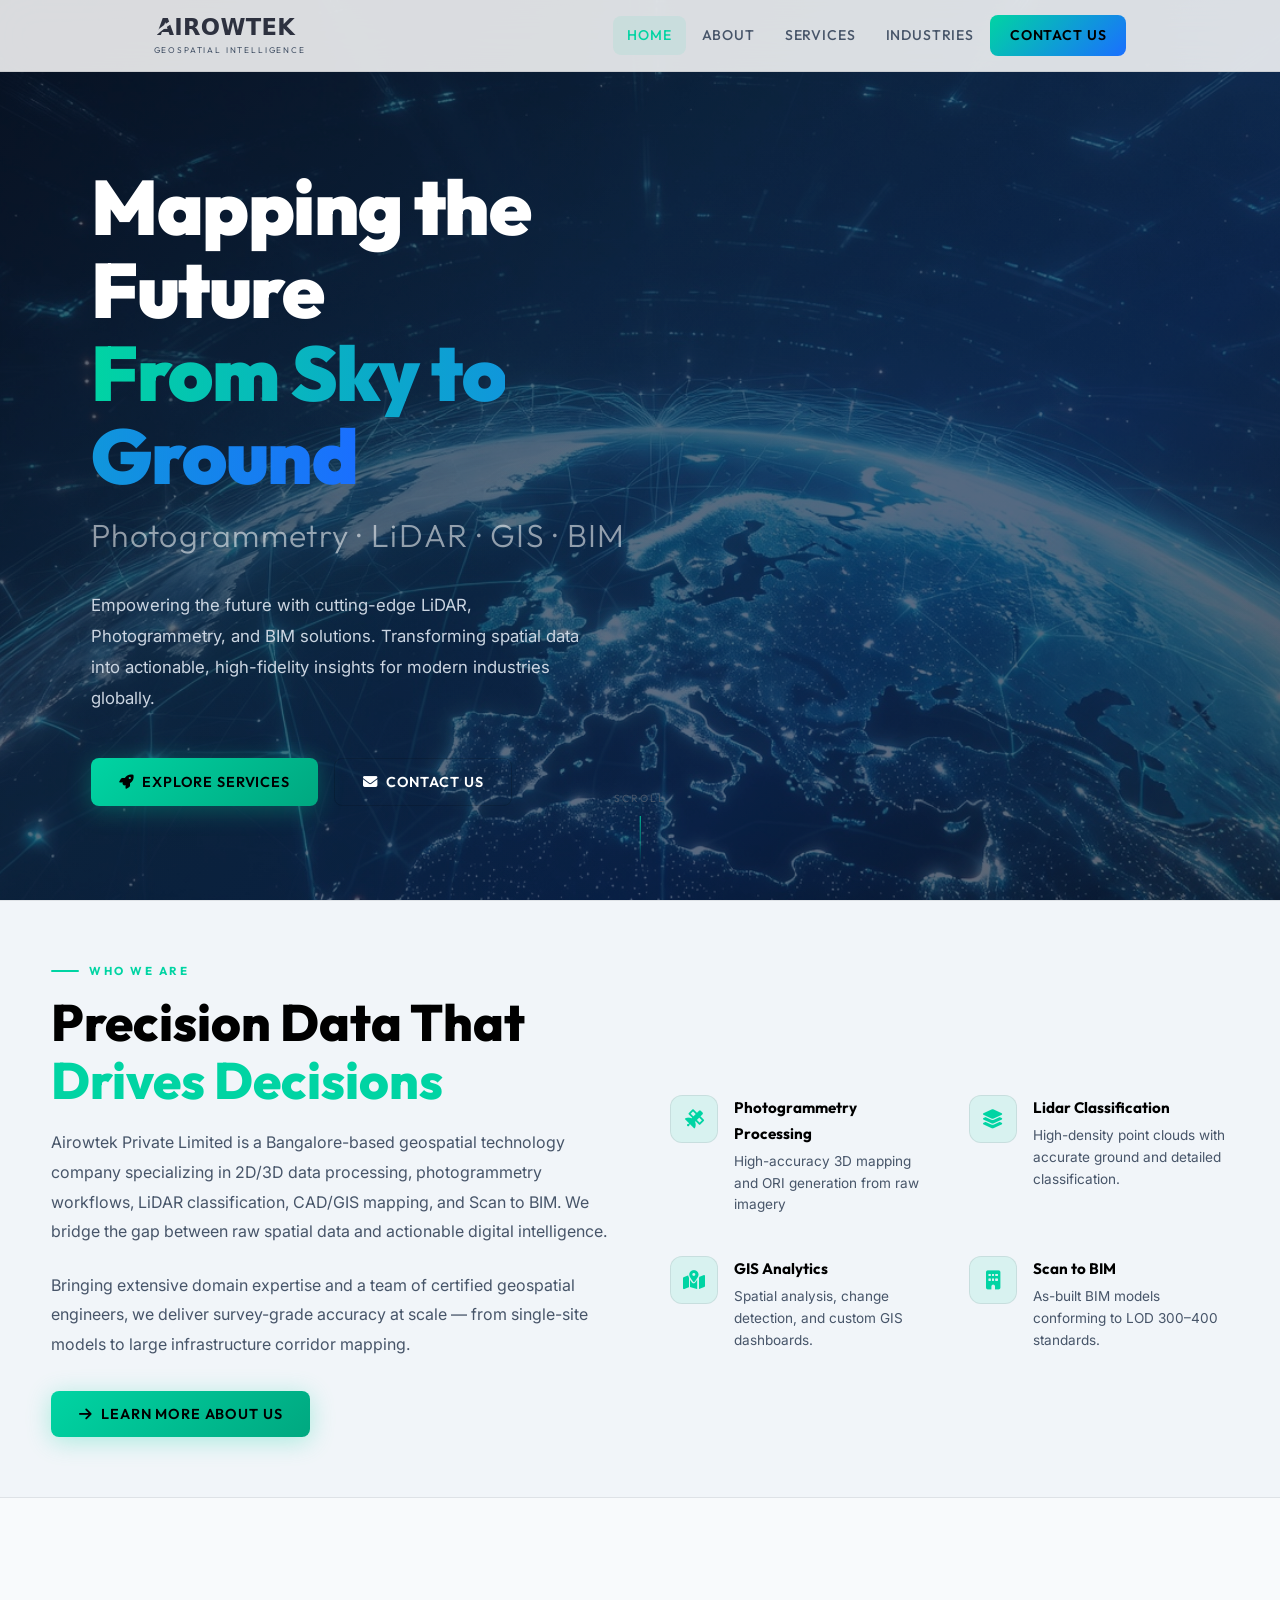
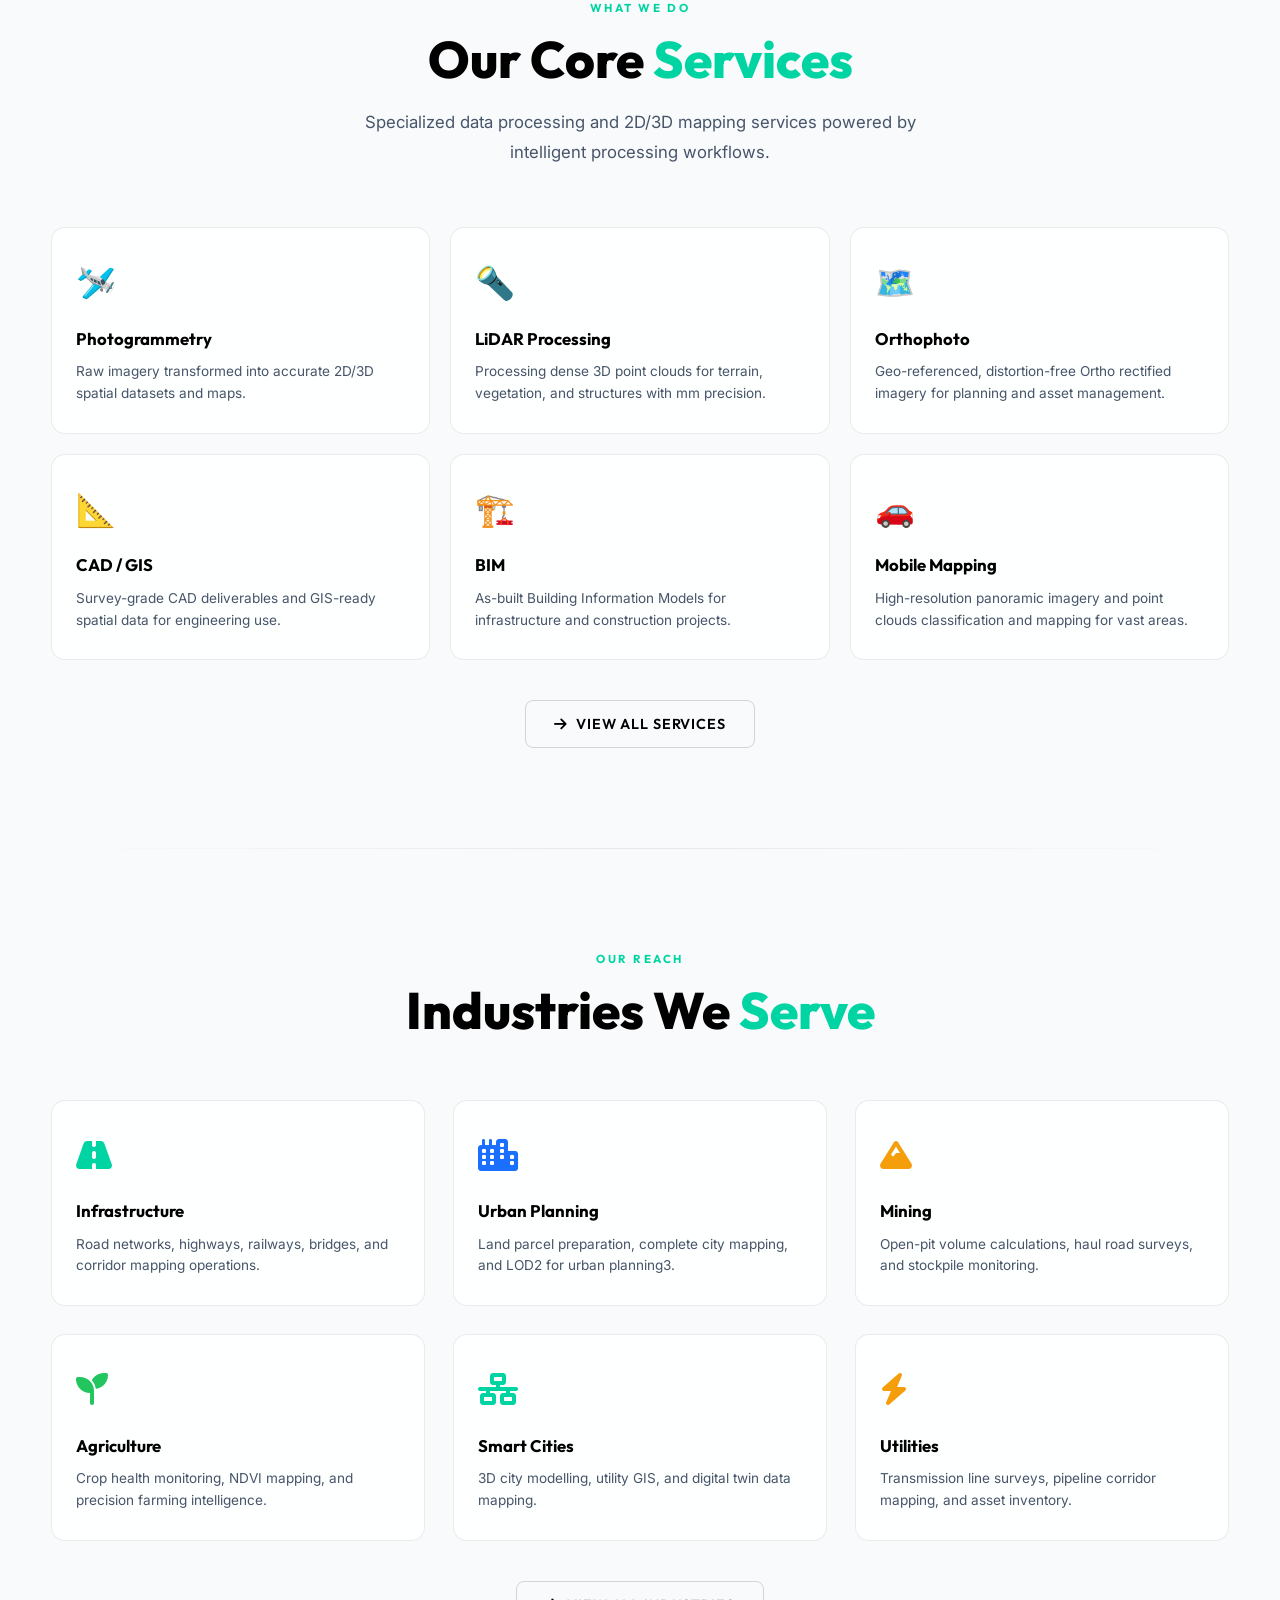
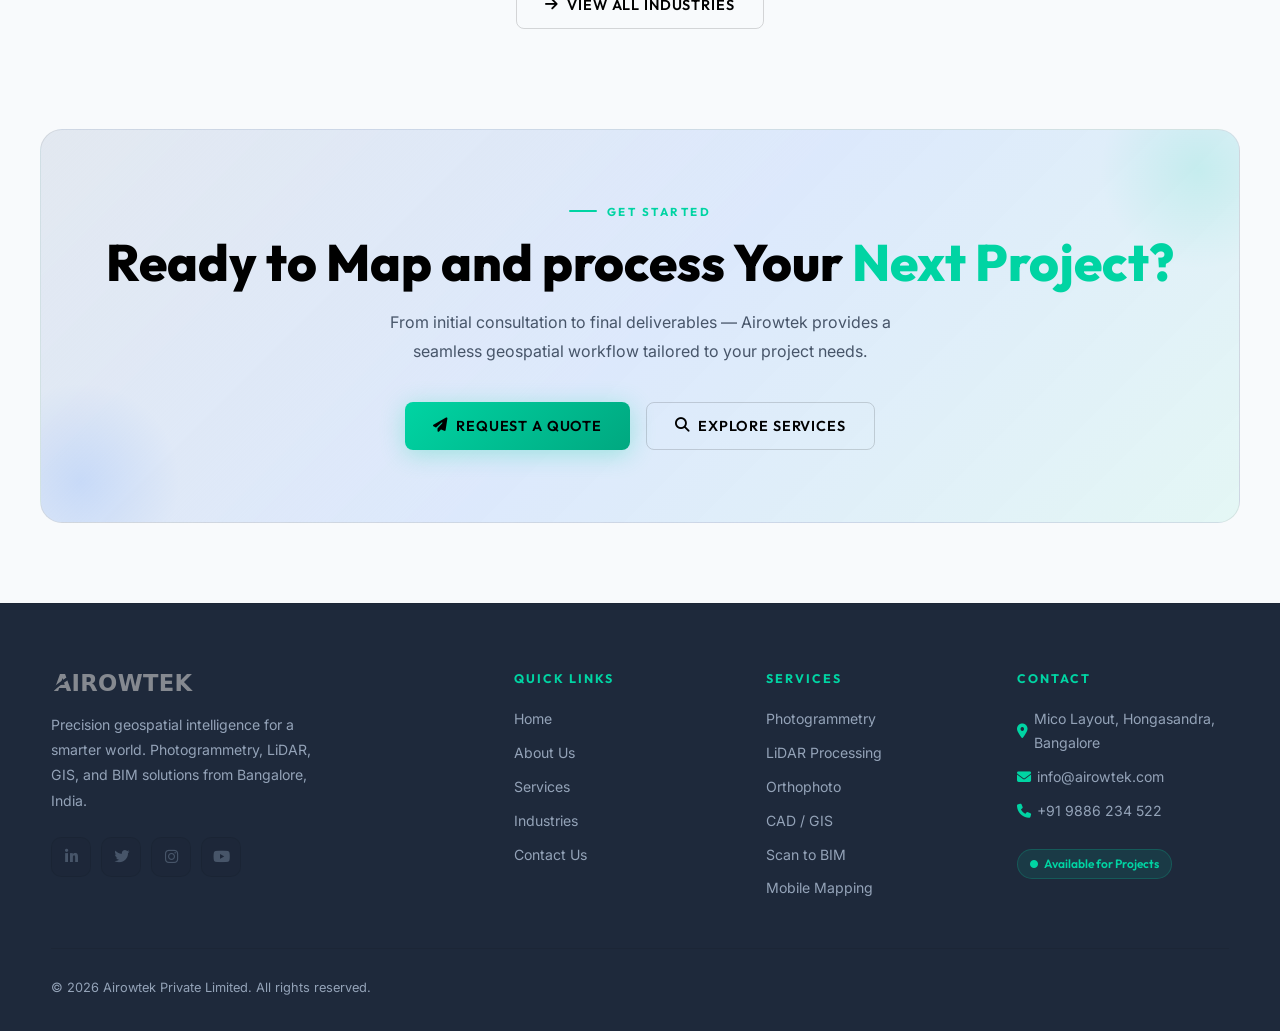
==== commit a5fbaca7: "Add files via upload" ====
--- a/index.html
+++ b/index.html
@@ -302,8 +302,9 @@
       <div class="footer-col">
         <h4>Contact</h4>
         <ul>
-          <li><i class="fas fa-map-marker-alt" style="color:var(--green-primary)"></i> Mico Layout, Hongasandra, Bangalore</li>
-          <li><i class="fas fa-envelope" style="color:var(--green-primary)"></i> Airowtek@gmail.com</li>
+          <li><i class="fas fa-map-marker-alt" style="color:var(--green-primary)"></i> Mico Layout, Hongasandra,
+            Bangalore</li>
+          <li><i class="fas fa-envelope" style="color:var(--green-primary)"></i> info@airowtek.com</li>
           <li><i class="fas fa-phone" style="color:var(--green-primary)"></i> +91 9886 234 522</li>
           <li style="margin-top:16px"><span class="pill-green"><i class="fas fa-circle" style="font-size:0.5rem"></i>
               Available for Projects</span></li>
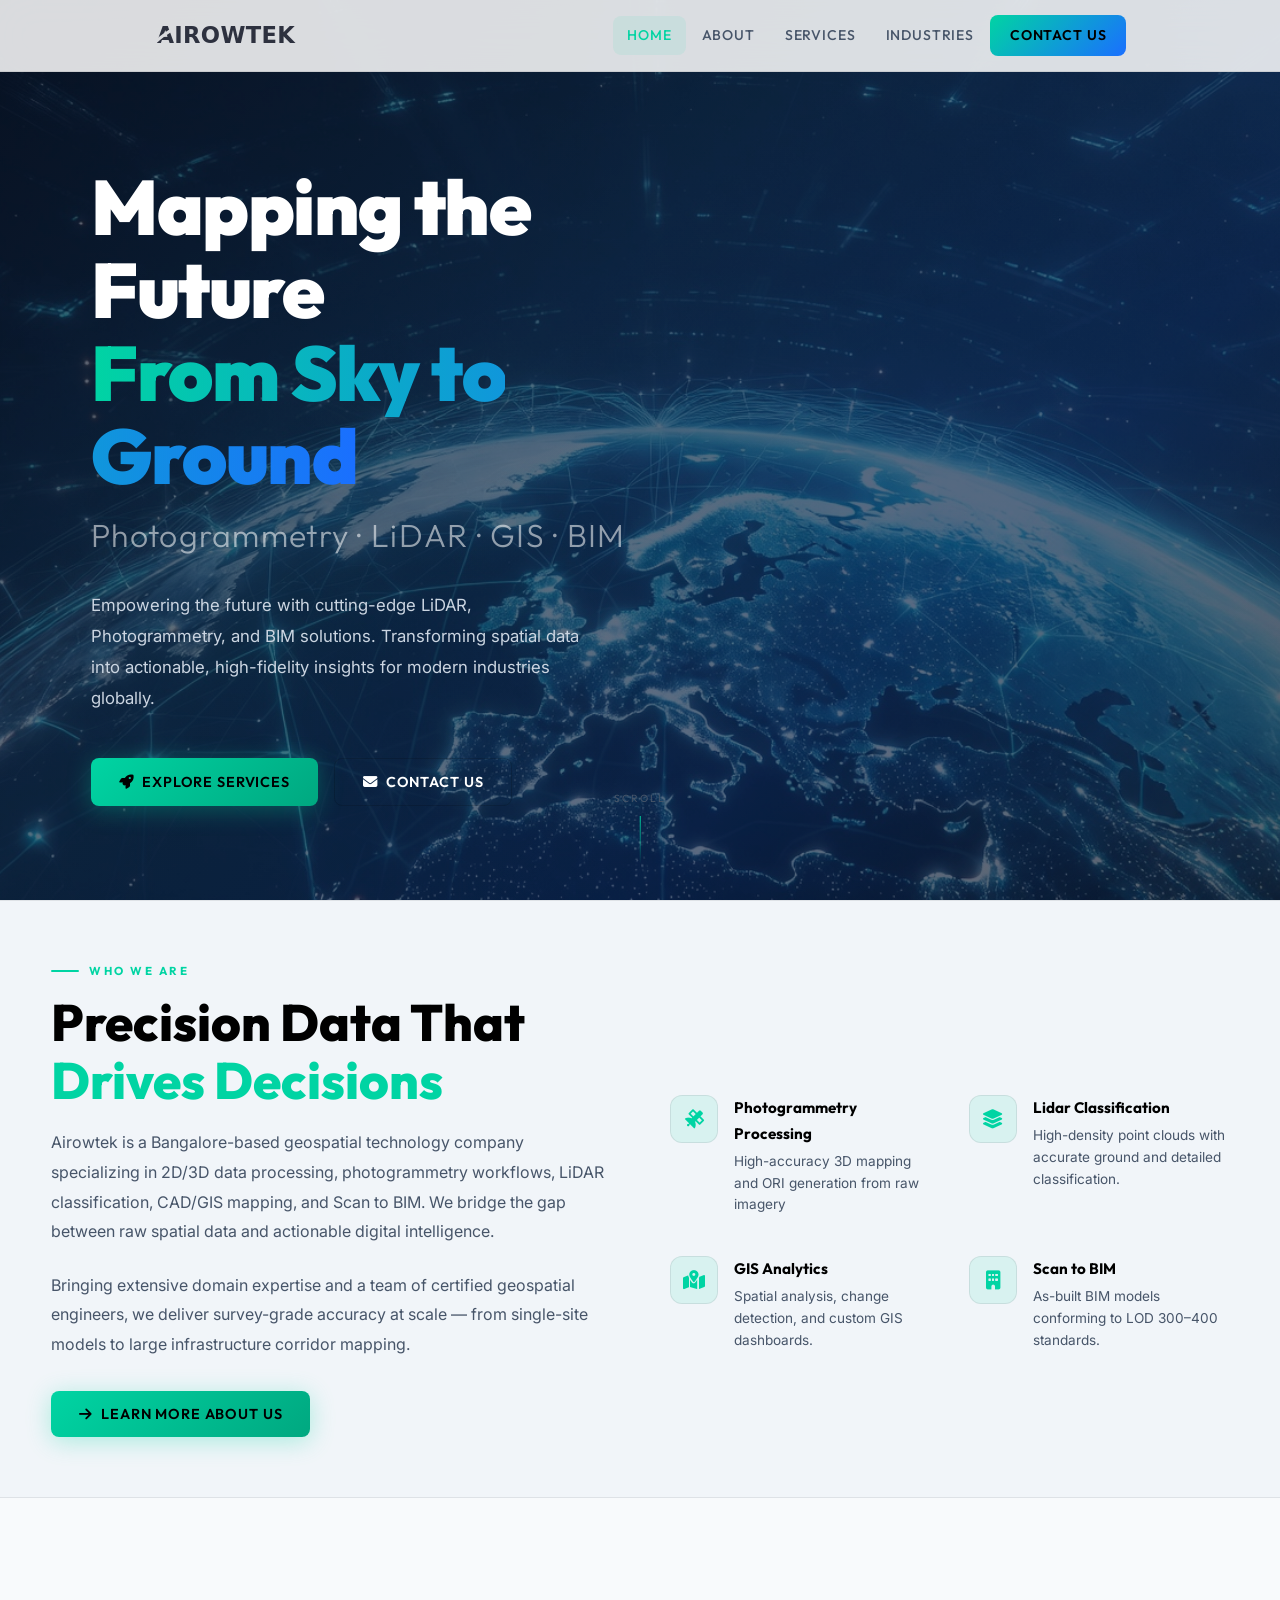
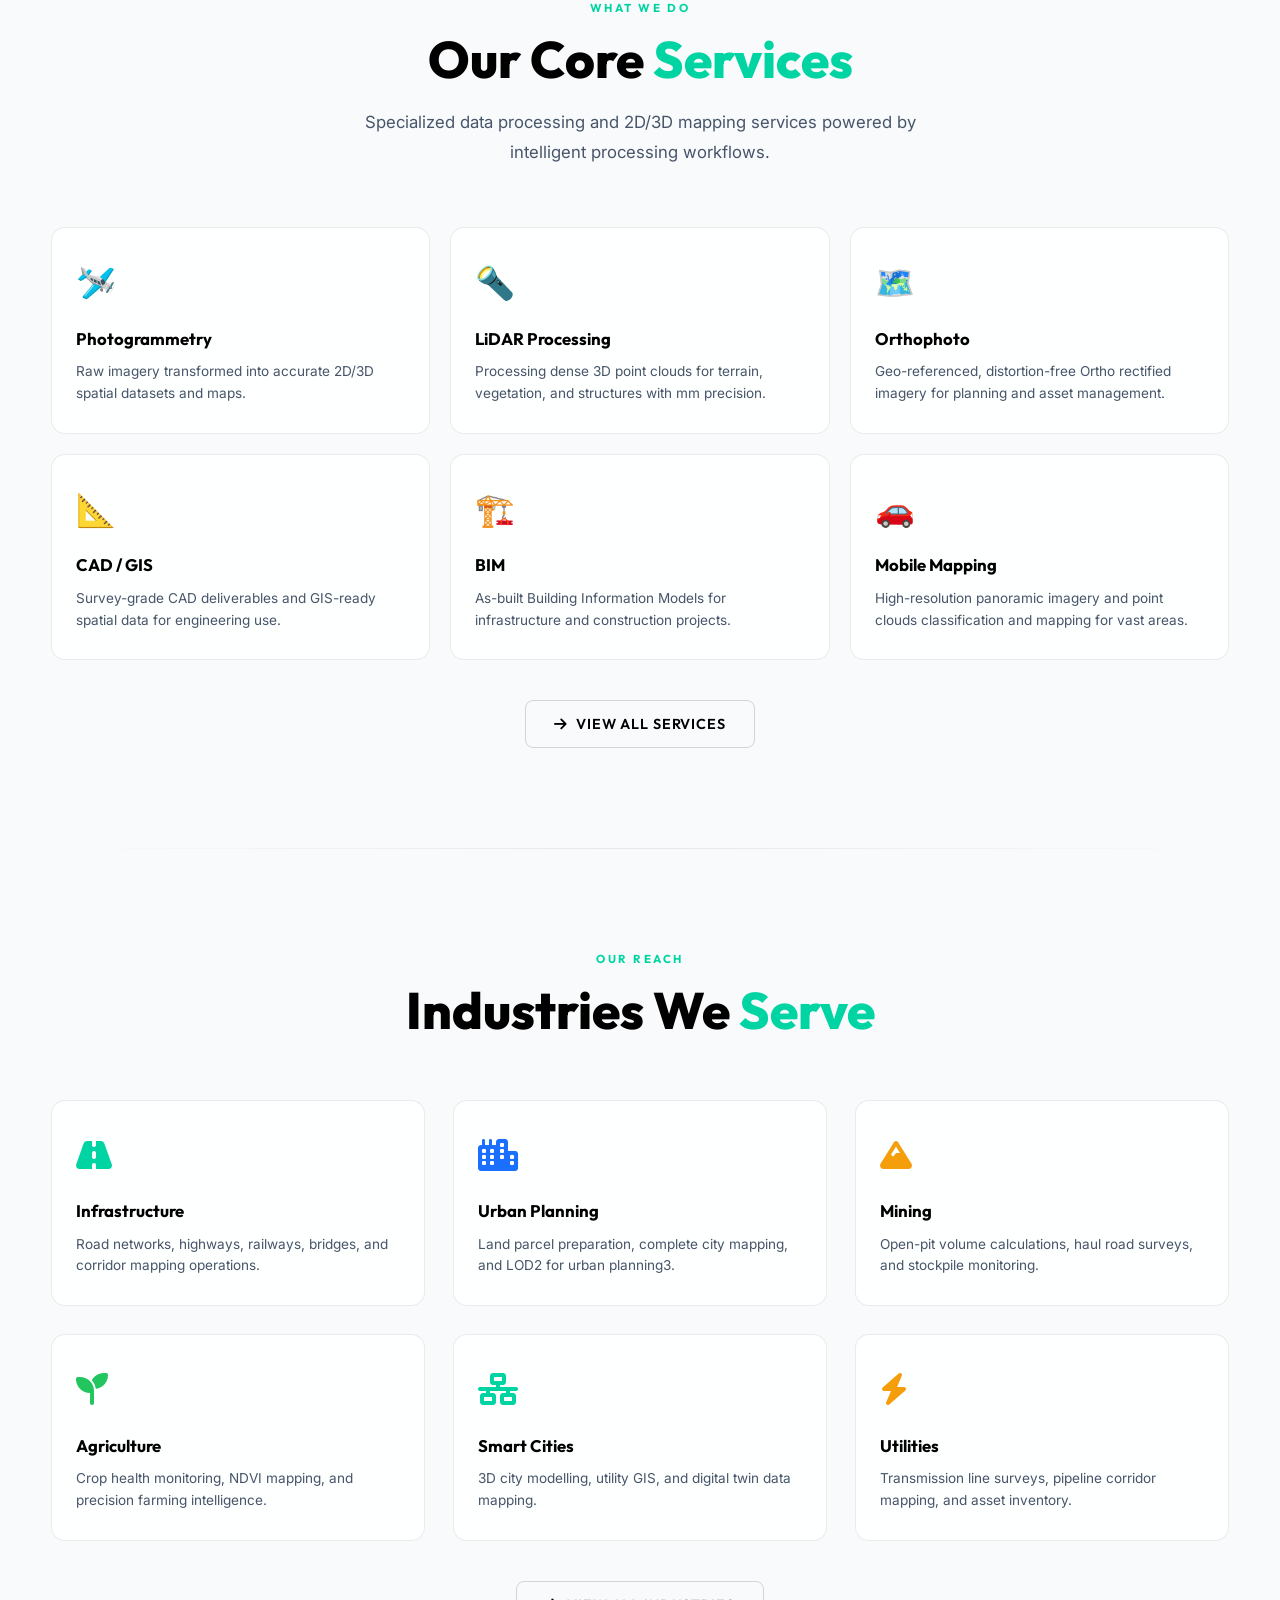
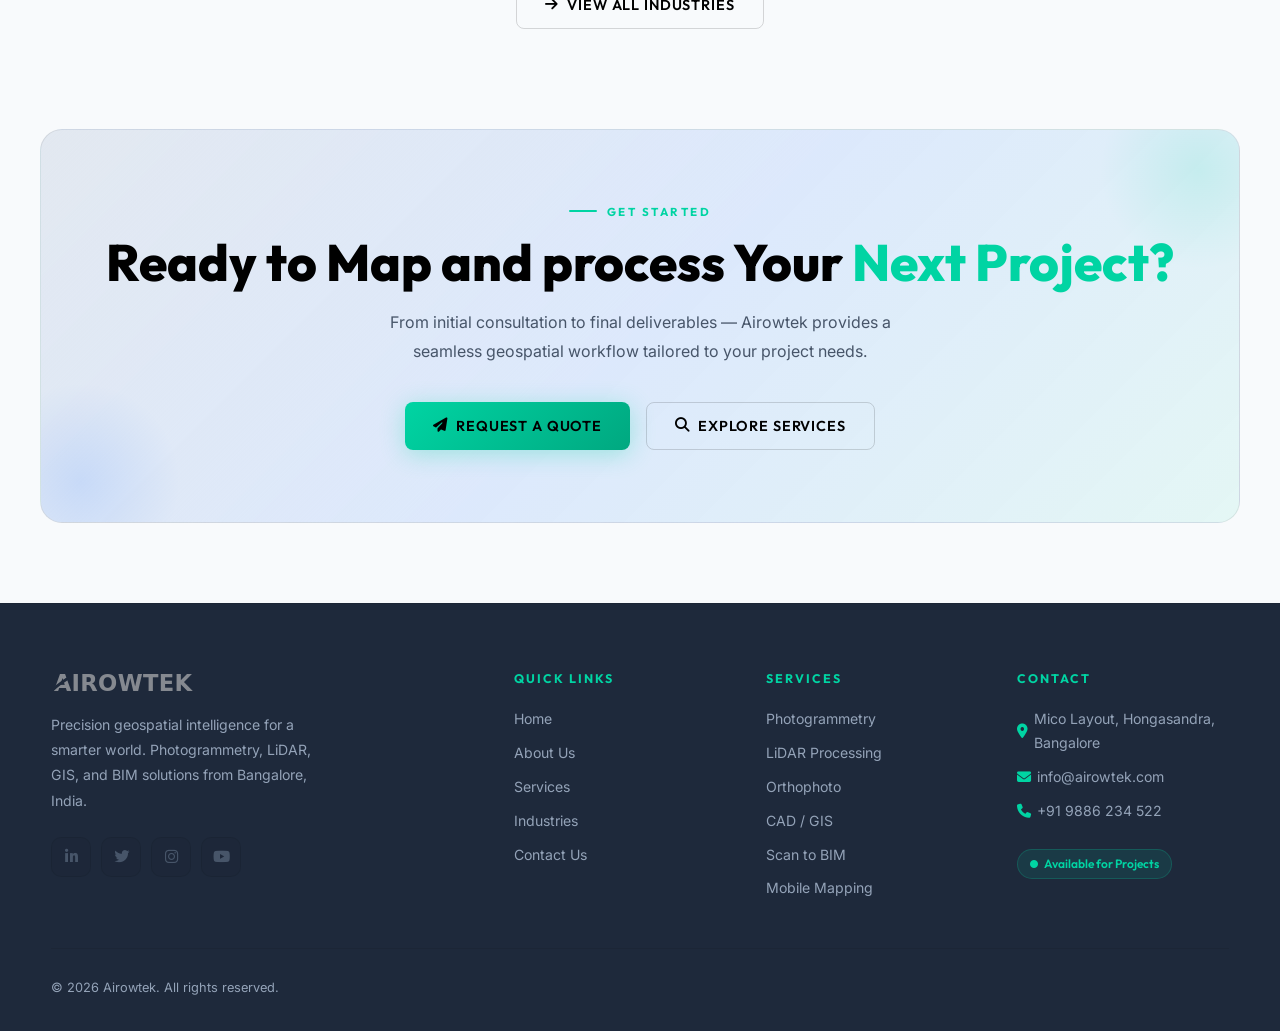
==== commit 54bcd844: "Add files via upload" ====
--- a/index.html
+++ b/index.html
@@ -4,7 +4,7 @@
 <head>
   <meta charset="UTF-8">
   <meta name="viewport" content="width=device-width, initial-scale=1.0">
-  <title>Airowtek Private Limited – Precision Geospatial Solutions</title>
+  <title>Airowtek – Precision Geospatial Solutions</title>
   <link rel="icon" type="image/svg+xml" href="asset/favicon.svg">
   <link rel="preconnect" href="https://fonts.googleapis.com">
   <link rel="preconnect" href="https://fonts.gstatic.com" crossorigin>
@@ -22,7 +22,7 @@
     <div class="logo" href="index.html" onclick="window.location.href='index.html'">
       <div style="display: flex; flex-direction: column; align-items: flex-start;">
         <img src="asset/logo.svg" alt="Airowtek" style="height: 28px; margin-bottom: 2px;">
-        <span class="logo-sub" style="margin-top: 0;">Geospatial Intelligence</span>
+        <!-- <span class="logo-sub" style="margin-top: 0;">Geospatial Intelligence</span> -->
       </div>
     </div>
     <div class="nav-links">
@@ -106,7 +106,7 @@
           <div class="section-tag">Who We Are</div>
           <h2 class="section-title">Precision Data That <span>Drives Decisions</span></h2>
           <p style="color:var(--text-muted);line-height:1.85;margin-bottom:24px">
-            Airowtek Private Limited is a Bangalore-based geospatial technology company specializing in 2D/3D data
+            Airowtek is a Bangalore-based geospatial technology company specializing in 2D/3D data
             processing,
             photogrammetry workflows, LiDAR classification, CAD/GIS mapping, and Scan to BIM. We bridge the gap
             between raw spatial data and actionable digital intelligence.
@@ -312,7 +312,7 @@
       </div>
     </div>
     <div class="footer-bottom">
-      <p>© 2026 Airowtek Private Limited. All rights reserved.</p>
+      <p>© 2026 Airowtek. All rights reserved.</p>
     </div>
   </footer>
   </div>
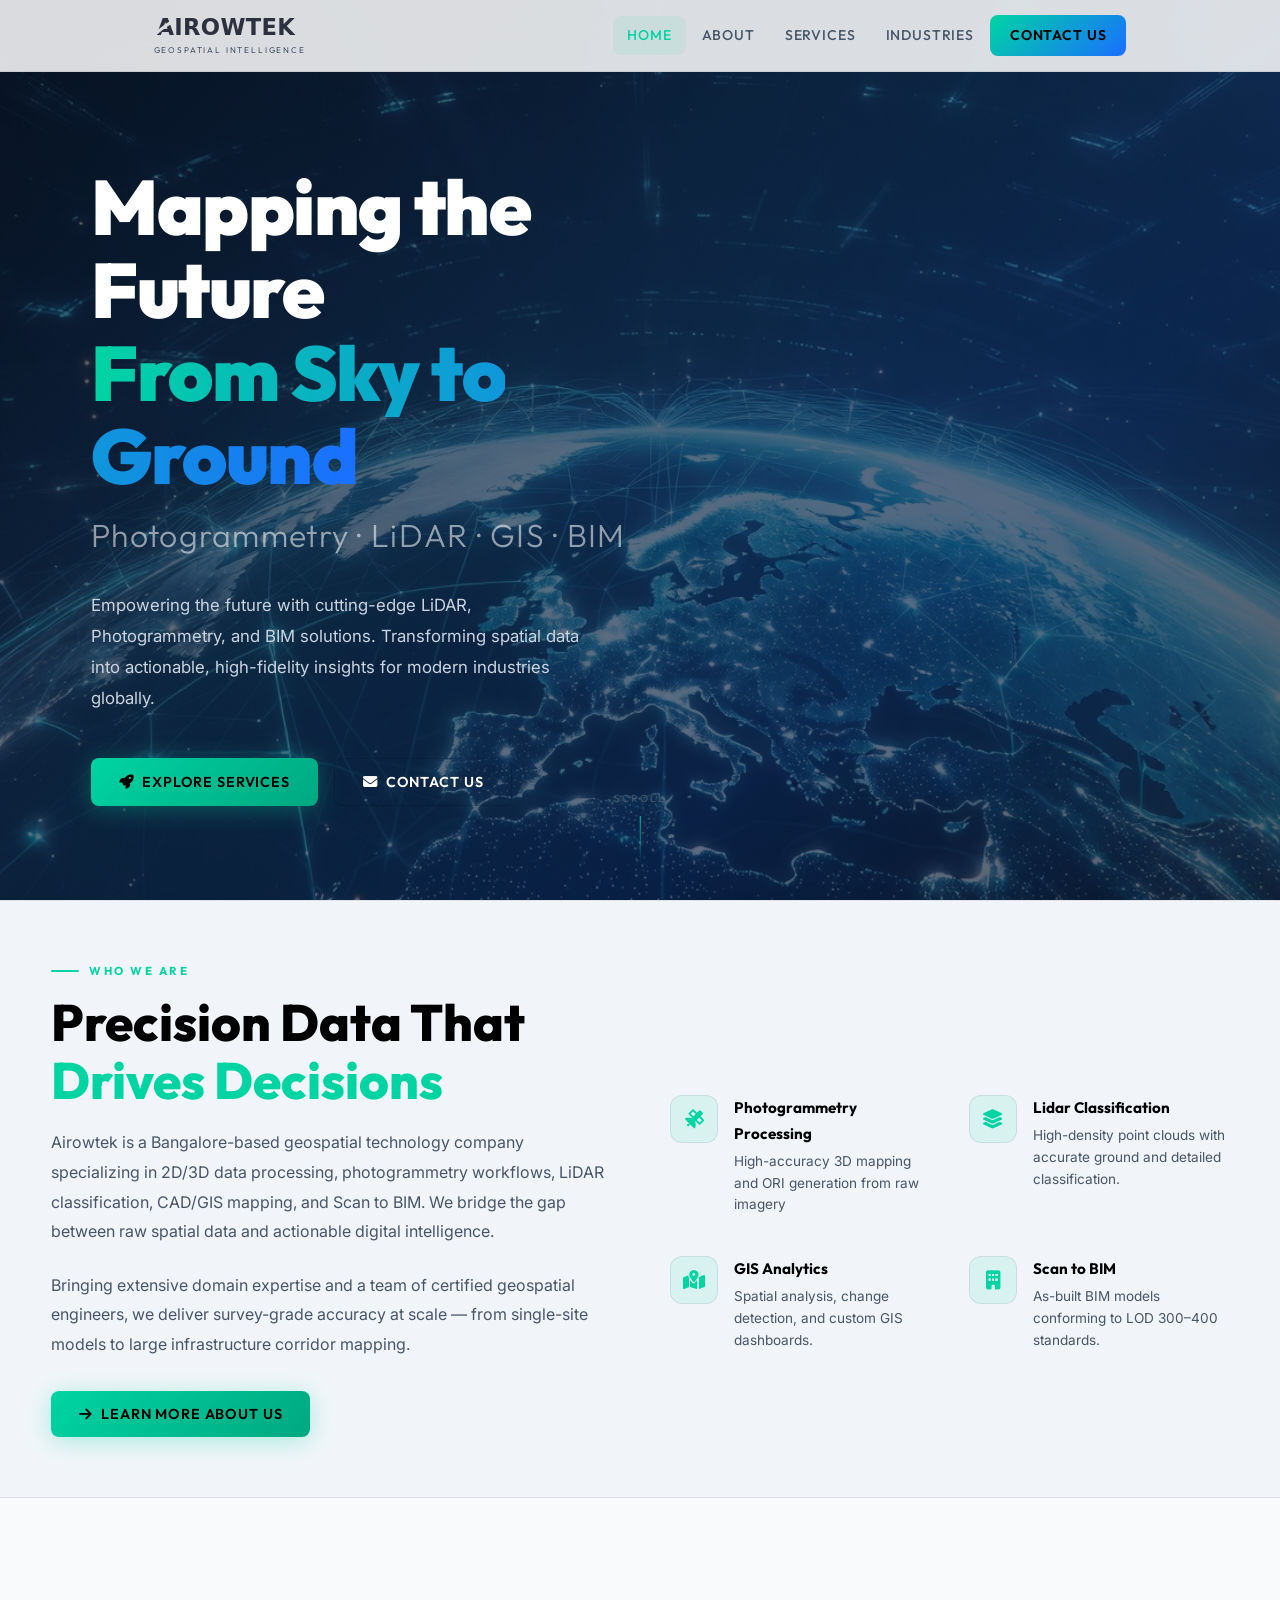
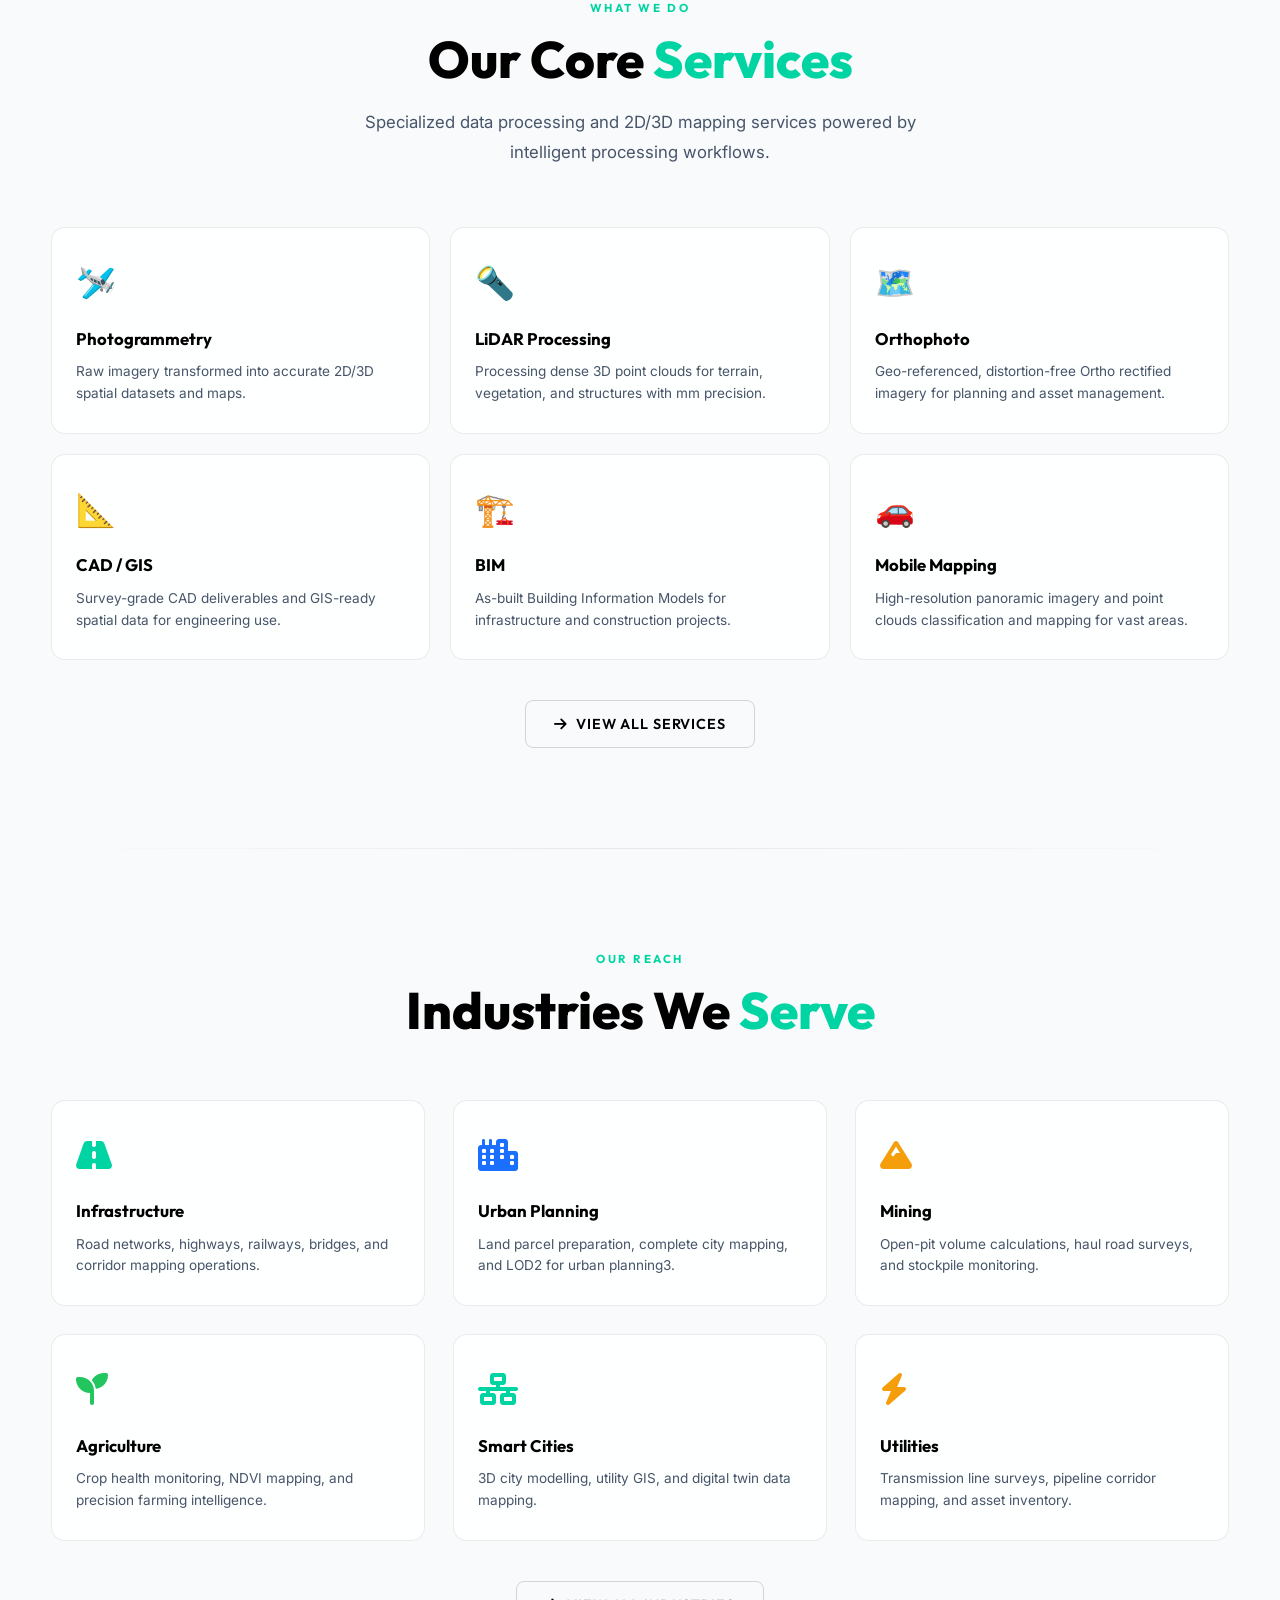
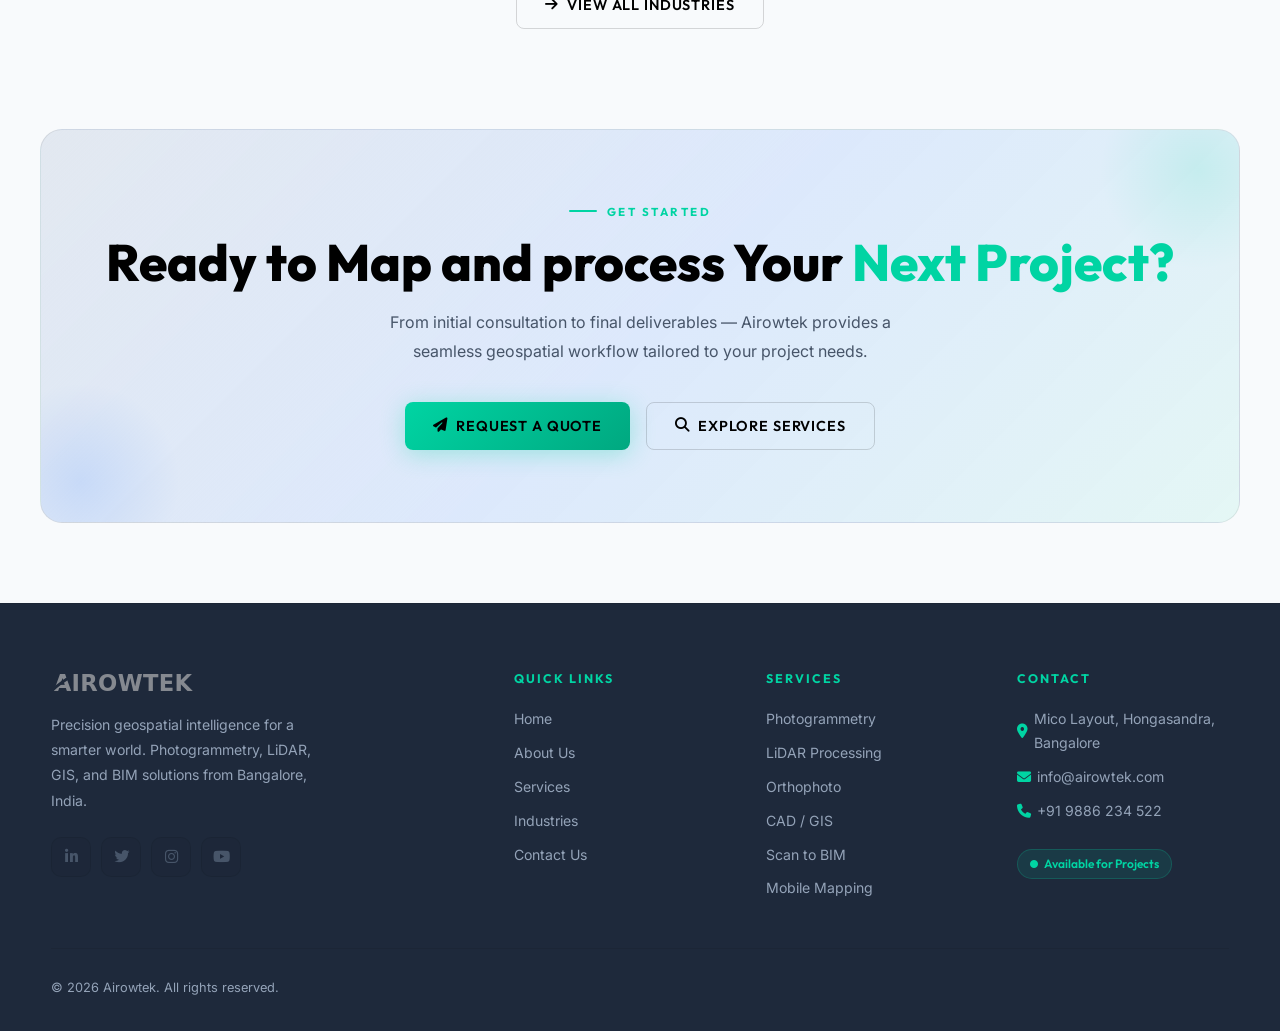
==== commit 4d2e31aa: "Add files via upload" ====
--- a/index.html
+++ b/index.html
@@ -4,7 +4,71 @@
 <head>
   <meta charset="UTF-8">
   <meta name="viewport" content="width=device-width, initial-scale=1.0">
-  <title>Airowtek – Precision Geospatial Solutions</title>
+  <title>Airowtek – Precision Geospatial Solutions | LiDAR, Photogrammetry & BIM</title>
+  <meta name="description"
+    content="Airowtek delivers cutting-edge geospatial solutions including LiDAR processing, photogrammetry, GIS mapping, and BIM services. Transforming spatial data into actionable insights from Bangalore, India.">
+  <meta name="keywords"
+    content="geospatial solutions, LiDAR processing, photogrammetry, GIS mapping, BIM services, 3D mapping, drone survey, point cloud processing, Bangalore, India">
+  <meta name="author" content="Airowtek">
+  <meta name="robots" content="index, follow">
+  <link rel="canonical" href="https://airowtek.com/">
+
+  <!-- Open Graph / Facebook -->
+  <meta property="og:type" content="website">
+  <meta property="og:url" content="https://airowtek.com/">
+  <meta property="og:title" content="Airowtek – Precision Geospatial Solutions | LiDAR, Photogrammetry & BIM">
+  <meta property="og:description"
+    content="Empowering the future with cutting-edge LiDAR, Photogrammetry, and BIM solutions. Transforming spatial data into actionable, high-fidelity insights for modern industries globally.">
+  <meta property="og:image" content="https://airowtek.com/asset/banner.jpg">
+  <meta property="og:site_name" content="Airowtek">
+  <meta property="og:locale" content="en_IN">
+
+  <!-- Twitter Card -->
+  <meta name="twitter:card" content="summary_large_image">
+  <meta name="twitter:title" content="Airowtek – Precision Geospatial Solutions">
+  <meta name="twitter:description"
+    content="Empowering the future with cutting-edge LiDAR, Photogrammetry, and BIM solutions. High-fidelity geospatial insights for modern industries.">
+  <meta name="twitter:image" content="https://airowtek.com/asset/banner.jpg">
+
+  <!-- Structured Data: Organization -->
+  <script type="application/ld+json">
+  {
+    "@context": "https://schema.org",
+    "@type": "Organization",
+    "name": "Airowtek",
+    "url": "https://airowtek.com",
+    "logo": "https://airowtek.com/asset/logo.png",
+    "description": "Precision geospatial solutions company specializing in LiDAR, Photogrammetry, GIS, and BIM services.",
+    "address": {
+      "@type": "PostalAddress",
+      "streetAddress": "Mico Layout, Hongasandra",
+      "addressLocality": "Bangalore",
+      "addressRegion": "Karnataka",
+      "postalCode": "560078",
+      "addressCountry": "IN"
+    },
+    "contactPoint": {
+      "@type": "ContactPoint",
+      "telephone": "+91-9886-234-522",
+      "contactType": "sales",
+      "email": "info@airowtek.com",
+      "areaServed": "IN",
+      "availableLanguage": ["English", "Hindi"]
+    },
+    "sameAs": []
+  }
+  </script>
+
+  <!-- Structured Data: WebSite (enables sitelinks search box) -->
+  <script type="application/ld+json">
+  {
+    "@context": "https://schema.org",
+    "@type": "WebSite",
+    "name": "Airowtek",
+    "url": "https://airowtek.com"
+  }
+  </script>
+
   <link rel="icon" type="image/svg+xml" href="asset/favicon.svg">
   <link rel="preconnect" href="https://fonts.googleapis.com">
   <link rel="preconnect" href="https://fonts.gstatic.com" crossorigin>
@@ -22,7 +86,7 @@
     <div class="logo" href="index.html" onclick="window.location.href='index.html'">
       <div style="display: flex; flex-direction: column; align-items: flex-start;">
         <img src="asset/logo.svg" alt="Airowtek" style="height: 28px; margin-bottom: 2px;">
-        <!-- <span class="logo-sub" style="margin-top: 0;">Geospatial Intelligence</span> -->
+        <span class="logo-sub" style="margin-top: 0;">Geospatial Intelligence</span>
       </div>
     </div>
     <div class="nav-links">
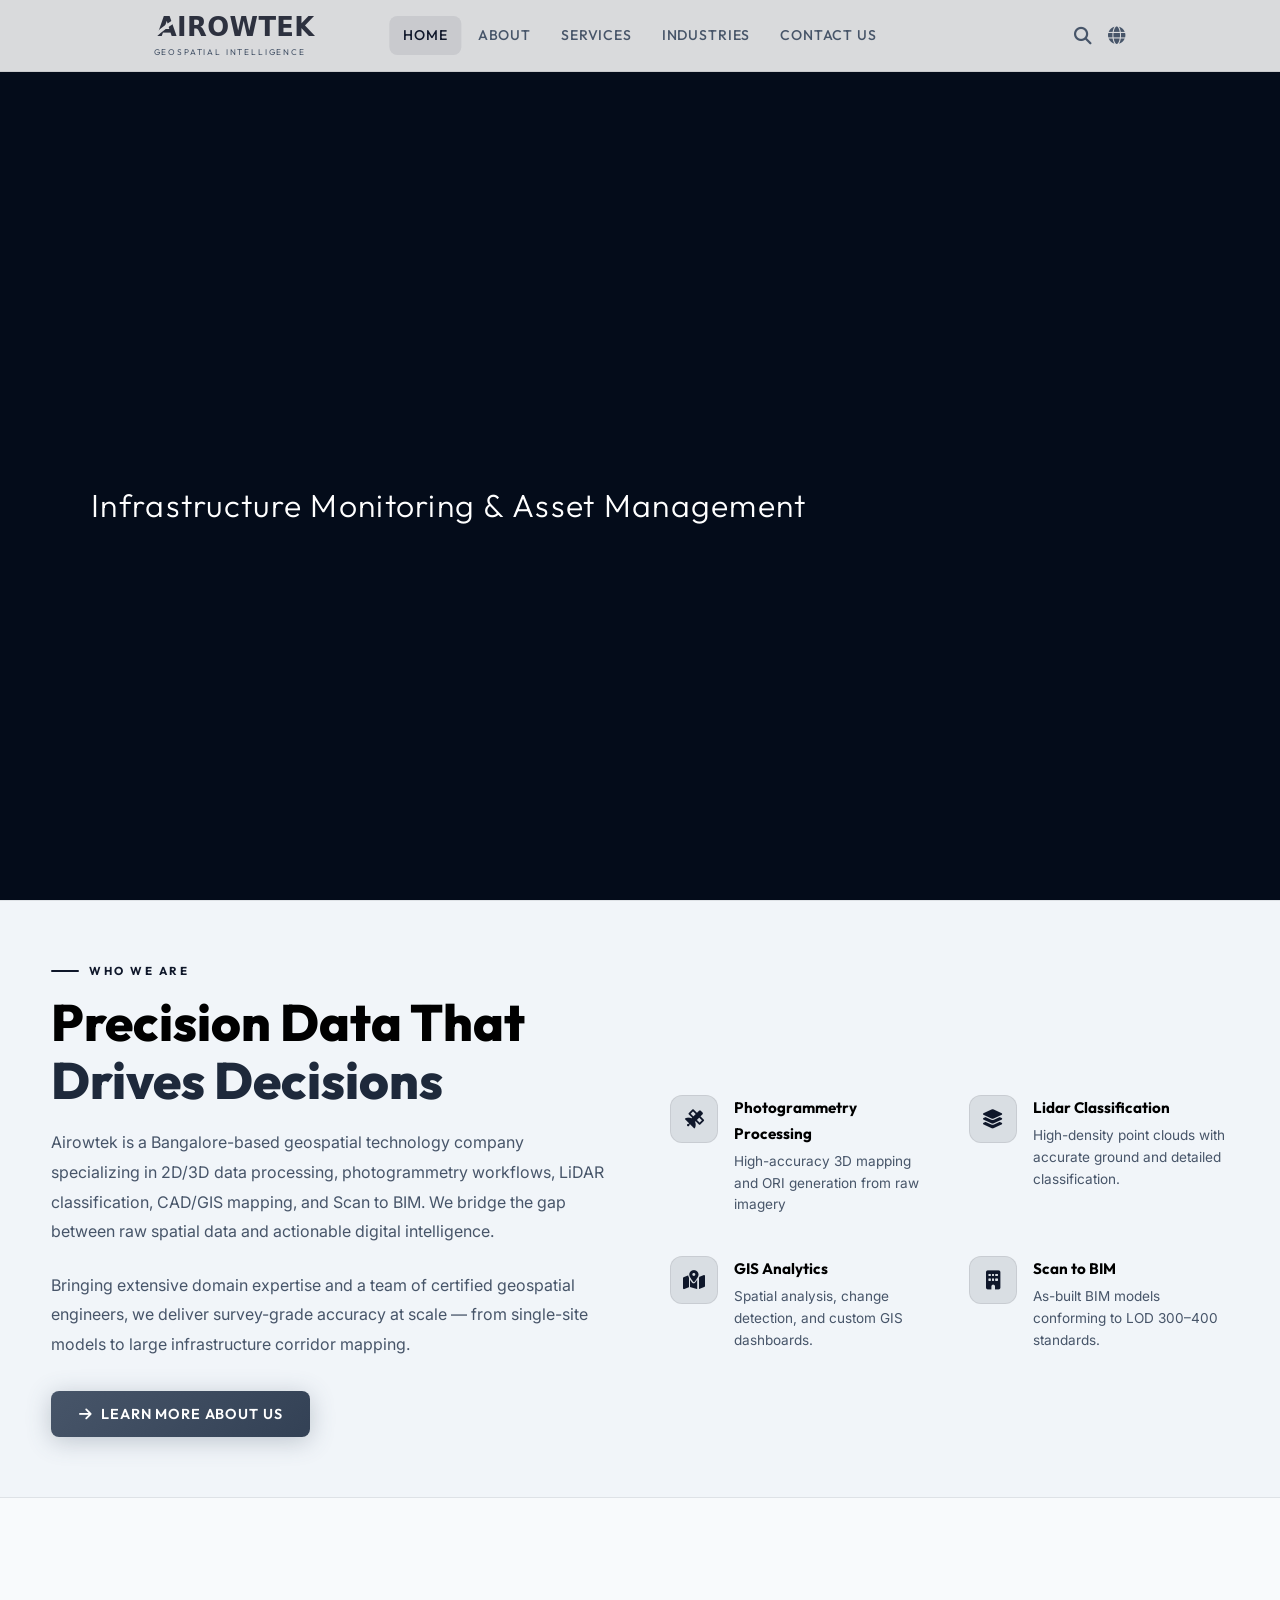
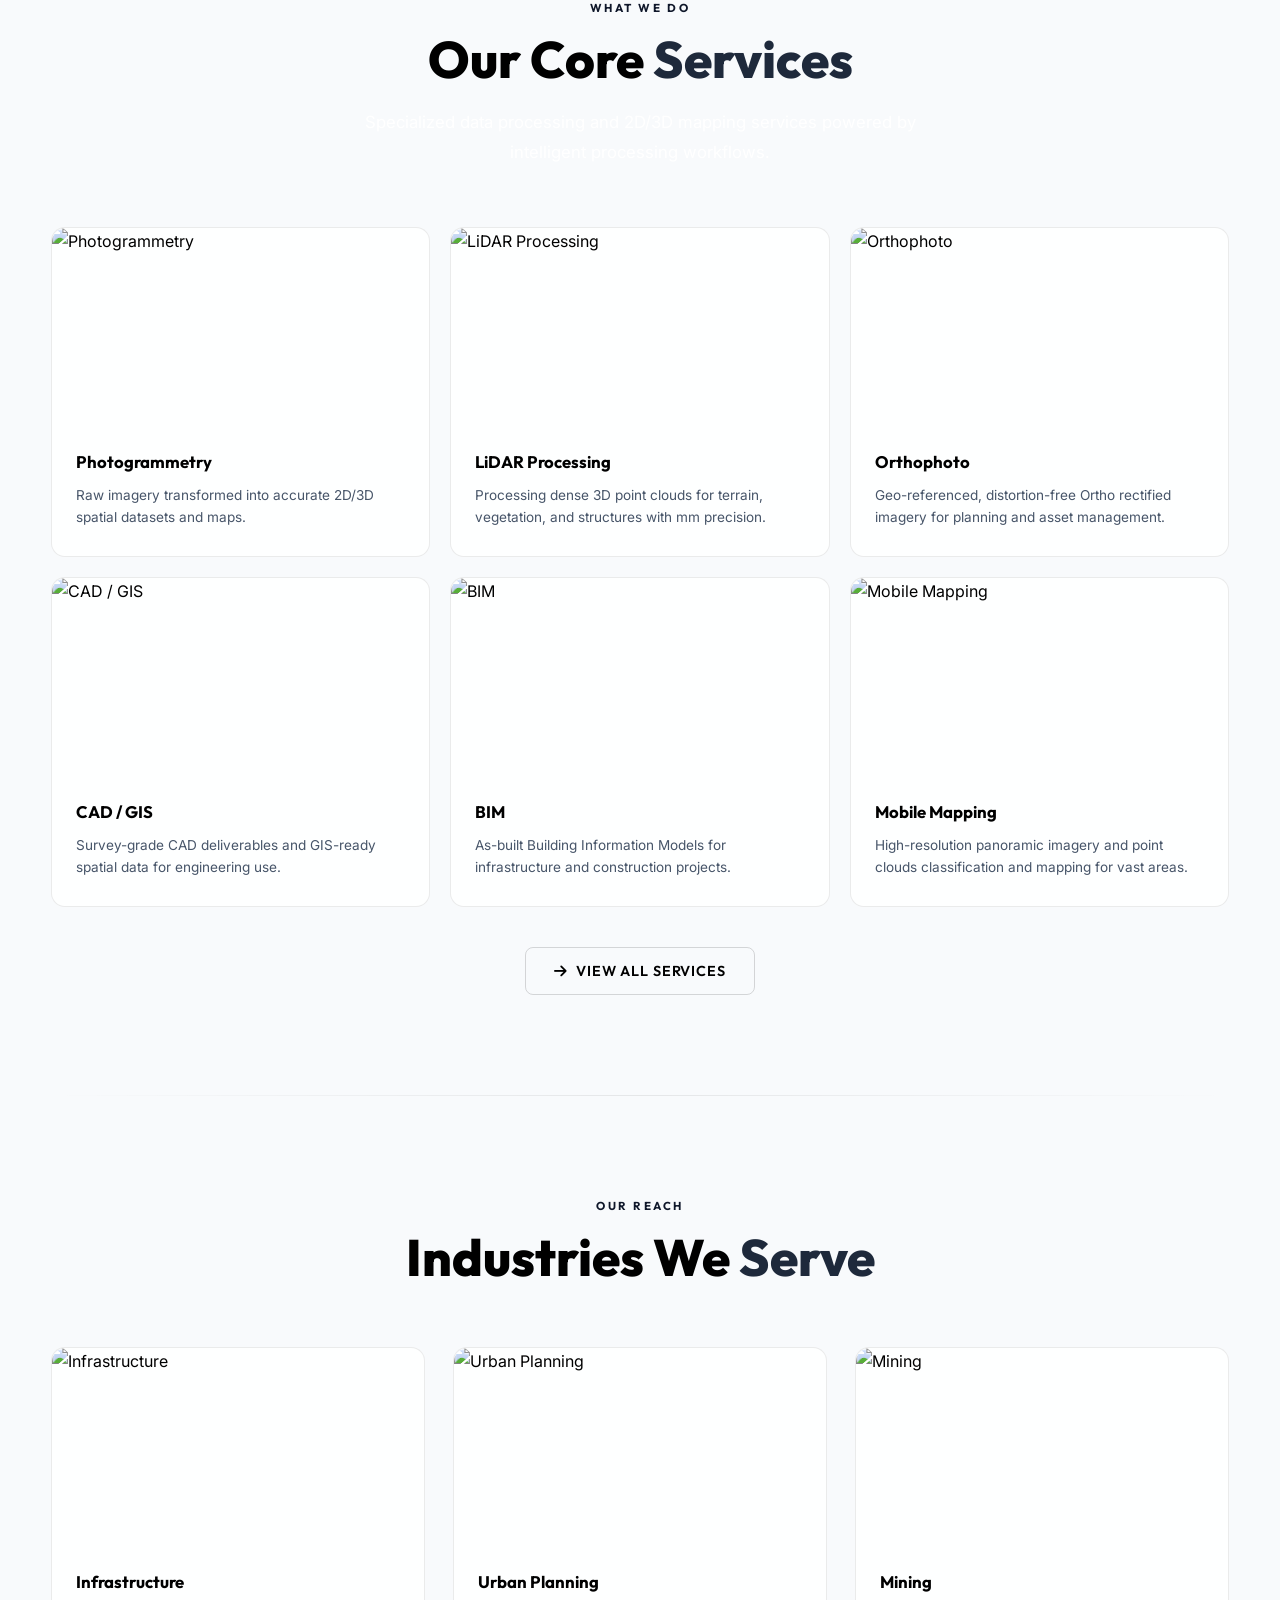
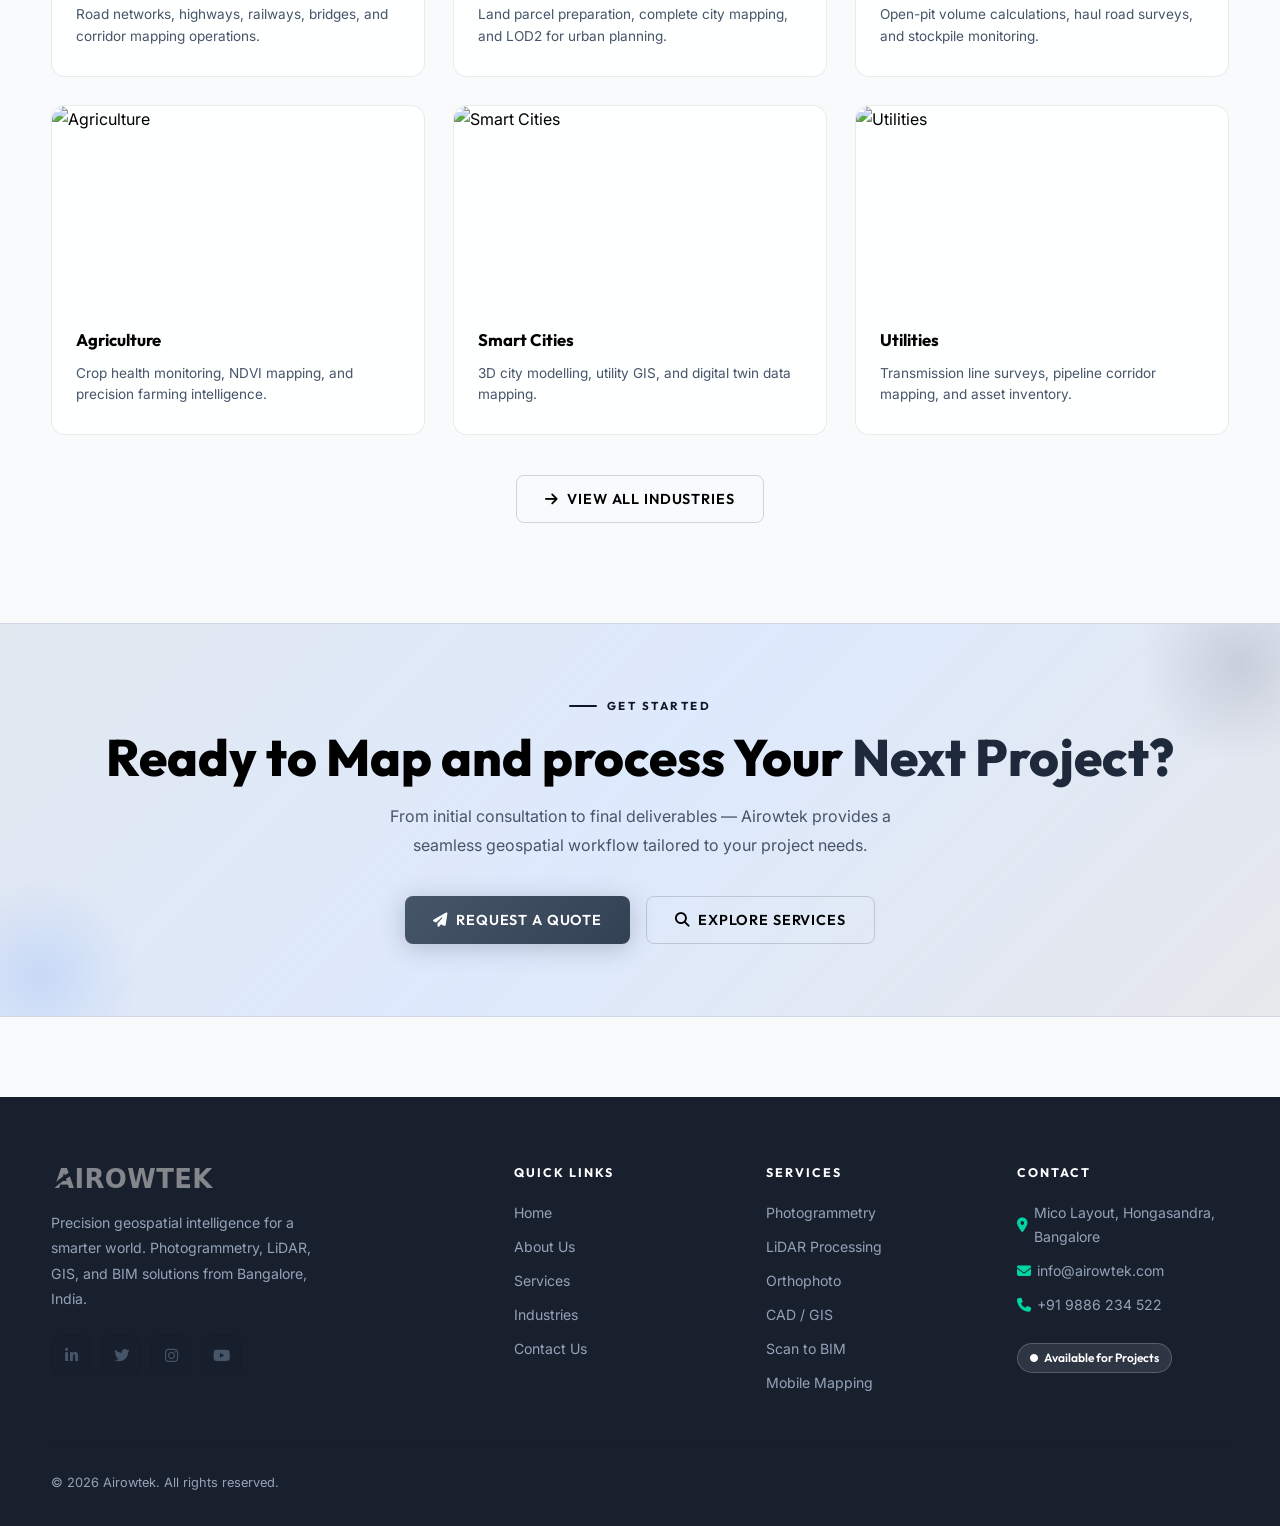
==== commit f26ba29a: "Add files via upload" ====
--- a/index.html
+++ b/index.html
@@ -80,12 +80,24 @@
 </head>
 
 <body>
+  <!-- Search Popup Overlay -->
+  <div class="search-overlay" id="searchOverlay">
+    <div class="search-popup">
+      <div class="search-header">
+        <i class="fas fa-search search-icon-input"></i>
+        <input type="text" id="searchInput" placeholder="Search services and industries..." autocomplete="off">
+        <button class="close-search" id="closeSearch">&times;</button>
+      </div>
+      <div class="search-results" id="searchResults">
+      </div>
+    </div>
+  </div>
 
   <div class="toast" id="toast">✓ Message sent successfully!</div>
   <nav id="navbar">
     <div class="logo" href="index.html" onclick="window.location.href='index.html'">
       <div style="display: flex; flex-direction: column; align-items: flex-start;">
-        <img src="asset/logo.svg" alt="Airowtek" style="height: 28px; margin-bottom: 2px;">
+        <img src="asset/logo.svg" alt="Airowtek" style="height: 32px; margin-bottom: 2px;">
         <span class="logo-sub" style="margin-top: 0;">Geospatial Intelligence</span>
       </div>
     </div>
@@ -94,7 +106,11 @@
       <a href="about.html" id="nav-about">About</a>
       <a href="services.html" id="nav-services">Services</a>
       <a href="industries.html" id="nav-industries">Industries</a>
-      <a href="contact.html" id="nav-contact" class="nav-cta">Contact Us</a>
+      <a href="contact.html" id="nav-contact">Contact Us</a>
+    </div>
+    <div class="nav-icons">
+      <a href="#" id="searchIcon"><i class="fas fa-search"></i></a>
+      <a href="#"><i class="fas fa-globe"></i></a>
     </div>
     <div class="hamburger" id="hamburger">
       <span></span><span></span><span></span>
@@ -111,274 +127,250 @@
   <div class="page" id="home">
     <!-- HERO -->
     <section class="hero">
-      <div class="hero-bg"
-        style="background: url('asset/banner.jpg') center/cover no-repeat; opacity: 0.35; mix-blend-mode: screen;">
-      </div>
-
+      <!-- Background video container -->
+      <video id="heroVideo" autoplay loop muted playsinline
+        style="position: absolute; top: 0; left: 0; width: 100%; height: 100%; object-fit: cover; z-index: 0; pointer-events: none;">
+        <source src="asset/banner.mp4" type="video/mp4">
+      </video>
+      <!-- Dark overlay for text readability -->
+      <!-- <div class="hero-video-overlay"></div> -->
+
+      <!-- Hero Text Overlay -->
       <div class="hero-content">
-        <div style="max-width:640px">
-          <!--  <div class="hero-eyebrow">
+        <div style="max-width:720px">
+          <h1 class="hero-title">
+            <br>
             <span></span>
-            Precision Geospatial Intelligence
-          </div> -->
-          <h1 class="hero-title">
-            Mapping the Future<br>
-            <span class="highlight">From Sky to Ground</span>
           </h1>
-          <p class="hero-subtitle">Photogrammetry · LiDAR · GIS · BIM</p>
+          <p class="hero-subtitle" id="dynamicSubtitle" style="min-height: 2em; transition: 0.3s ease;">
+            Infrastructure Monitoring & Asset Management</p>
           <p class="hero-desc">
-            Empowering the future with cutting-edge LiDAR, Photogrammetry, and BIM solutions.
-            Transforming spatial data into actionable, high-fidelity insights for modern industries globally.
+
           </p>
-          <div class="hero-btns">
-            <button class="btn btn-primary" onclick="window.location.href='services.html'">
-              <i class="fas fa-rocket"></i> Explore Services
-            </button>
-            <button class="btn btn-outline" onclick="window.location.href='contact.html'" style="color:white">
-              <i class="fas fa-envelope"></i> Contact Us
-            </button>
-          </div>
-          <!-- <div class="hero-stats">
-            <div class="stat-card">
-              <div class="num">500+</div>
-              <div class="label">Projects Delivered</div>
-            </div>
-            <div class="stat-card">
-              <div class="num">15+</div>
-              <div class="label">Industry Sectors</div>
-            </div>
-            <div class="stat-card">
-              <div class="num">99.8%</div>
-              <div class="label">Accuracy Rate</div>
-            </div>
-            <div class="stat-card">
-              <div class="num">8+</div>
-              <div class="label">Years of Expertise</div>
-            </div> -->
-        </div>
-      </div>
-  </div>
-
-  <div class="scroll-indicator" onclick="document.getElementById('intro').scrollIntoView()">Scroll</div>
-  </section>
-
-  <!-- INTRO -->
-  <section class="intro-strip" id="intro">
-    <div class="intro-inner">
-      <div style="display:grid;grid-template-columns:1fr 1fr;gap:60px;align-items:center">
-        <div>
-          <div class="section-tag">Who We Are</div>
-          <h2 class="section-title">Precision Data That <span>Drives Decisions</span></h2>
-          <p style="color:var(--text-muted);line-height:1.85;margin-bottom:24px">
-            Airowtek is a Bangalore-based geospatial technology company specializing in 2D/3D data
-            processing,
-            photogrammetry workflows, LiDAR classification, CAD/GIS mapping, and Scan to BIM. We bridge the gap
-            between raw spatial data and actionable digital intelligence.
-          </p>
-          <p style="color:var(--text-muted);line-height:1.85;margin-bottom:32px">
-            Bringing extensive domain expertise and a team of certified geospatial engineers, we deliver survey-grade
-            accuracy at scale — from single-site models to large infrastructure corridor mapping.
-          </p>
-          <button class="btn btn-primary" onclick="window.location.href='about.html'"><i class="fas fa-arrow-right"></i>
-            Learn More About Us</button>
-        </div>
-        <div>
-          <div class="feature-row">
-            <div class="feature-item">
-              <div class="feat-icon"><i class="fas fa-satellite"></i></div>
-              <div class="feat-text">
-                <h4>Photogrammetry Processing</h4>
-                <p>High-accuracy 3D mapping and ORI generation from raw imagery</p>
+
+        </div>
+      </div>
+
+    </section>
+
+    <!-- INTRO -->
+    <section class="intro-strip" id="intro">
+      <div class="intro-inner">
+        <div style="display:grid;grid-template-columns:1fr 1fr;gap:60px;align-items:center">
+          <div>
+            <div class="section-tag">Who We Are</div>
+            <h2 class="section-title">Precision Data That <span>Drives Decisions</span></h2>
+            <p style="color:var(--text-muted);line-height:1.85;margin-bottom:24px">
+              Airowtek is a Bangalore-based geospatial technology company specializing in 2D/3D data
+              processing,
+              photogrammetry workflows, LiDAR classification, CAD/GIS mapping, and Scan to BIM. We bridge the gap
+              between raw spatial data and actionable digital intelligence.
+            </p>
+            <p style="color:var(--text-muted);line-height:1.85;margin-bottom:32px">
+              Bringing extensive domain expertise and a team of certified geospatial engineers, we deliver survey-grade
+              accuracy at scale — from single-site models to large infrastructure corridor mapping.
+            </p>
+            <button class="btn btn-primary" onclick="window.location.href='about.html'"><i
+                class="fas fa-arrow-right"></i>
+              Learn More About Us</button>
+          </div>
+          <div>
+            <div class="feature-row">
+              <div class="feature-item">
+                <div class="feat-icon"><i class="fas fa-satellite"></i></div>
+                <div class="feat-text">
+                  <h4>Photogrammetry Processing</h4>
+                  <p>High-accuracy 3D mapping and ORI generation from raw imagery</p>
+                </div>
+              </div>
+              <div class="feature-item">
+                <div class="feat-icon"><i class="fas fa-layer-group"></i></div>
+                <div class="feat-text">
+                  <h4>Lidar Classification</h4>
+                  <p>High-density point clouds with accurate ground and detailed classification.</p>
+                </div>
+              </div>
+              <div class="feature-item">
+                <div class="feat-icon"><i class="fas fa-map-marked-alt"></i></div>
+                <div class="feat-text">
+                  <h4>GIS Analytics</h4>
+                  <p>Spatial analysis, change detection, and custom GIS dashboards.</p>
+                </div>
+              </div>
+              <div class="feature-item">
+                <div class="feat-icon"><i class="fas fa-building"></i></div>
+                <div class="feat-text">
+                  <h4>Scan to BIM</h4>
+                  <p>As-built BIM models conforming to LOD 300–400 standards.</p>
+                </div>
               </div>
             </div>
-            <div class="feature-item">
-              <div class="feat-icon"><i class="fas fa-layer-group"></i></div>
-              <div class="feat-text">
-                <h4>Lidar Classification</h4>
-                <p>High-density point clouds with accurate ground and detailed classification.</p>
-              </div>
-            </div>
-            <div class="feature-item">
-              <div class="feat-icon"><i class="fas fa-map-marked-alt"></i></div>
-              <div class="feat-text">
-                <h4>GIS Analytics</h4>
-                <p>Spatial analysis, change detection, and custom GIS dashboards.</p>
-              </div>
-            </div>
-            <div class="feature-item">
-              <div class="feat-icon"><i class="fas fa-building"></i></div>
-              <div class="feat-text">
-                <h4>Scan to BIM</h4>
-                <p>As-built BIM models conforming to LOD 300–400 standards.</p>
-              </div>
-            </div>
-          </div>
-        </div>
-      </div>
-    </div>
-  </section>
-
-  <!-- SERVICES PREVIEW -->
-  <section class="section">
-    <div style="max-width:1200px;margin:0 auto">
-      <div class="section-header text-center">
-        <div class="section-tag">What We Do</div>
-        <h2 class="section-title">Our Core <span>Services</span></h2>
-        <p class="section-lead">Specialized data processing and 2D/3D mapping services powered by intelligent
-          processing workflows.</p>
-      </div>
-      <div class="services-preview-grid">
-        <div class="srv-card" onclick="window.location.href='services.html'">
-          <div class="srv-icon">🛩️</div>
-          <h3>Photogrammetry</h3>
-          <p>Raw imagery transformed into accurate 2D/3D spatial datasets and maps.</p>
-        </div>
-        <div class="srv-card" onclick="window.location.href='services.html'">
-          <div class="srv-icon">🔦</div>
-          <h3>LiDAR Processing</h3>
-          <p>Processing dense 3D point clouds for terrain, vegetation, and structures with mm precision.</p>
-        </div>
-        <div class="srv-card" onclick="window.location.href='services.html'">
-          <div class="srv-icon">🗺️</div>
-          <h3>Orthophoto</h3>
-          <p>Geo-referenced, distortion-free Ortho rectified imagery for planning and asset management.</p>
-        </div>
-        <div class="srv-card" onclick="window.location.href='services.html'">
-          <div class="srv-icon">📐</div>
-          <h3>CAD / GIS</h3>
-          <p>Survey-grade CAD deliverables and GIS-ready spatial data for engineering use.</p>
-        </div>
-        <div class="srv-card" onclick="window.location.href='services.html'">
-          <div class="srv-icon">🏗️</div>
-          <h3>BIM</h3>
-          <p>As-built Building Information Models for infrastructure and construction projects.</p>
-        </div>
-        <div class="srv-card" onclick="window.location.href='services.html'">
-          <div class="srv-icon">🚗</div>
-          <h3>Mobile Mapping</h3>
-          <p>High-resolution panoramic imagery and point clouds classification and mapping for vast areas.</p>
-        </div>
-      </div>
-      <div style="text-align:center;margin-top:40px">
-        <button class="btn btn-outline" onclick="window.location.href='services.html'"><i
-            class="fas fa-arrow-right"></i> View All Services</button>
-      </div>
-    </div>
-  </section>
-
-  <div class="divider"></div>
-
-  <!-- INDUSTRIES PREVIEW -->
-  <section class="section">
-    <div style="max-width:1200px;margin:0 auto">
-      <div class="section-header text-center">
-        <div class="section-tag">Our Reach</div>
-        <h2 class="section-title">Industries We <span>Serve</span></h2>
-      </div>
-      <div class="grid-3">
-        <div class="srv-card" onclick="window.location.href='industries.html'">
-          <div class="srv-icon" style="color:var(--green-primary)"><i class="fas fa-road"></i></div>
-          <h3>Infrastructure</h3>
-          <p>Road networks, highways, railways, bridges, and corridor mapping operations.</p>
-        </div>
-        <div class="srv-card" onclick="window.location.href='industries.html'">
-          <div class="srv-icon" style="color:var(--blue-primary)"><i class="fas fa-city"></i></div>
-          <h3>Urban Planning</h3>
-          <p>Land parcel preparation, complete city mapping, and LOD2 for urban planning3.</p>
-        </div>
-        <div class="srv-card" onclick="window.location.href='industries.html'">
-          <div class="srv-icon" style="color:#f59e0b"><i class="fas fa-mountain"></i></div>
-          <h3>Mining</h3>
-          <p>Open-pit volume calculations, haul road surveys, and stockpile monitoring.</p>
-        </div>
-        <div class="srv-card" onclick="window.location.href='industries.html'">
-          <div class="srv-icon" style="color:#22c55e"><i class="fas fa-seedling"></i></div>
-          <h3>Agriculture</h3>
-          <p>Crop health monitoring, NDVI mapping, and precision farming intelligence.</p>
-        </div>
-        <div class="srv-card" onclick="window.location.href='industries.html'">
-          <div class="srv-icon" style="color:var(--green-primary)"><i class="fas fa-network-wired"></i></div>
-          <h3>Smart Cities</h3>
-          <p>3D city modelling, utility GIS, and digital twin data mapping.</p>
-        </div>
-        <div class="srv-card" onclick="window.location.href='industries.html'">
-          <div class="srv-icon" style="color:#f59e0b"><i class="fas fa-bolt"></i></div>
-          <h3>Utilities</h3>
-          <p>Transmission line surveys, pipeline corridor mapping, and asset inventory.</p>
-        </div>
-      </div>
-      <div style="text-align:center;margin-top:40px">
-        <button class="btn btn-outline" onclick="window.location.href='industries.html'"><i
-            class="fas fa-arrow-right"></i> View All Industries</button>
-      </div>
-    </div>
-  </section>
-
-  <!-- CTA SECTION -->
-  <div class="cta-section" style="max-width:1200px;margin:0 auto 80px">
-    <div class="section-tag" style="justify-content:center;margin-bottom:12px">Get Started</div>
-    <h2 class="section-title" style="margin-bottom:16px">Ready to Map and process Your <span>Next Project?</span></h2>
-    <p style="color:var(--text-muted);max-width:520px;margin:0 auto 36px;line-height:1.8">From initial consultation to
-      final deliverables — Airowtek provides a seamless geospatial workflow tailored to your project needs.</p>
-    <div style="display:flex;gap:16px;justify-content:center;flex-wrap:wrap">
-      <button class="btn btn-primary" onclick="window.location.href='contact.html'"><i class="fas fa-paper-plane"></i>
-        Request a Quote</button>
-      <button class="btn btn-outline" onclick="window.location.href='services.html'"><i class="fas fa-search"></i>
-        Explore Services</button>
-    </div>
-  </div>
-  <footer>
-    <div class="footer-grid">
-      <div class="footer-brand">
-        <div class="logo" style="cursor:default">
-          <img src="asset/logo-footer.svg" alt="Airowtek" style="height: 28px;">
-        </div>
-        <p>Precision geospatial intelligence for a smarter world. Photogrammetry, LiDAR, GIS, and BIM solutions from
-          Bangalore, India.</p>
-        <div class="footer-social">
-          <a class="social-btn" href="#"><i class="fab fa-linkedin-in"></i></a>
-          <a class="social-btn" href="#"><i class="fab fa-twitter"></i></a>
-          <a class="social-btn" href="#"><i class="fab fa-instagram"></i></a>
-          <a class="social-btn" href="#"><i class="fab fa-youtube"></i></a>
-        </div>
-      </div>
-      <div class="footer-col">
-        <h4>Quick Links</h4>
-        <ul>
-          <li><a href="index.html">Home</a></li>
-          <li><a href="about.html">About Us</a></li>
-          <li><a href="services.html">Services</a></li>
-          <li><a href="industries.html">Industries</a></li>
-          <li><a href="contact.html">Contact Us</a></li>
-        </ul>
-      </div>
-      <div class="footer-col">
-        <h4>Services</h4>
-        <ul>
-          <li>Photogrammetry</li>
-          <li>LiDAR Processing</li>
-          <li>Orthophoto</li>
-          <li>CAD / GIS</li>
-          <li>Scan to BIM</li>
-          <li>Mobile Mapping</li>
-        </ul>
-      </div>
-      <div class="footer-col">
-        <h4>Contact</h4>
-        <ul>
-          <li><i class="fas fa-map-marker-alt" style="color:var(--green-primary)"></i> Mico Layout, Hongasandra,
-            Bangalore</li>
-          <li><i class="fas fa-envelope" style="color:var(--green-primary)"></i> info@airowtek.com</li>
-          <li><i class="fas fa-phone" style="color:var(--green-primary)"></i> +91 9886 234 522</li>
-          <li style="margin-top:16px"><span class="pill-green"><i class="fas fa-circle" style="font-size:0.5rem"></i>
-              Available for Projects</span></li>
-        </ul>
-      </div>
-    </div>
-    <div class="footer-bottom">
-      <p>© 2026 Airowtek. All rights reserved.</p>
-    </div>
-  </footer>
+          </div>
+        </div>
+      </div>
+    </section>
+
+    <!-- SERVICES PREVIEW -->
+    <section class="section">
+      <div style="max-width:1200px;margin:0 auto">
+        <div class="section-header text-center">
+          <div class="section-tag">What We Do</div>
+          <h2 class="section-title">Our Core <span>Services</span></h2>
+          <p class="section-lead">Specialized data processing and 2D/3D mapping services powered by intelligent
+            processing workflows.</p>
+        </div>
+        <div class="services-preview-grid">
+          <div class="srv-card" onclick="window.location.href='services.html'">
+            <img src="asset/home_srv_photogrammetry_1790360968047.jpg" alt="Photogrammetry" class="srv-img">
+            <h3>Photogrammetry</h3>
+            <p>Raw imagery transformed into accurate 2D/3D spatial datasets and maps.</p>
+          </div>
+          <div class="srv-card" onclick="window.location.href='services.html'">
+            <img src="asset/home_srv_lidar_1790360980997.jpg" alt="LiDAR Processing" class="srv-img">
+            <h3>LiDAR Processing</h3>
+            <p>Processing dense 3D point clouds for terrain, vegetation, and structures with mm precision.</p>
+          </div>
+          <div class="srv-card" onclick="window.location.href='services.html'">
+            <img src="asset/home_srv_ortho_1790360994892.jpg" alt="Orthophoto" class="srv-img">
+            <h3>Orthophoto</h3>
+            <p>Geo-referenced, distortion-free Ortho rectified imagery for planning and asset management.</p>
+          </div>
+          <div class="srv-card" onclick="window.location.href='services.html'">
+            <img src="asset/home_srv_gis_1790361008824.jpg" alt="CAD / GIS" class="srv-img">
+            <h3>CAD / GIS</h3>
+            <p>Survey-grade CAD deliverables and GIS-ready spatial data for engineering use.</p>
+          </div>
+          <div class="srv-card" onclick="window.location.href='services.html'">
+            <img src="asset/home_srv_bim_1790361019150.jpg" alt="BIM" class="srv-img">
+            <h3>BIM</h3>
+            <p>As-built Building Information Models for infrastructure and construction projects.</p>
+          </div>
+          <div class="srv-card" onclick="window.location.href='services.html'">
+            <img src="asset/home_srv_mobile_1790361031391.jpg" alt="Mobile Mapping" class="srv-img">
+            <h3>Mobile Mapping</h3>
+            <p>High-resolution panoramic imagery and point clouds classification and mapping for vast areas.</p>
+          </div>
+        </div>
+        <div style="text-align:center;margin-top:40px">
+          <button class="btn btn-outline" onclick="window.location.href='services.html'"><i
+              class="fas fa-arrow-right"></i> View All Services</button>
+        </div>
+      </div>
+    </section>
+
+    <div class="divider"></div>
+
+    <!-- INDUSTRIES PREVIEW -->
+    <section class="section">
+      <div style="max-width:1200px;margin:0 auto">
+        <div class="section-header text-center">
+          <div class="section-tag">Our Reach</div>
+          <h2 class="section-title">Industries We <span>Serve</span></h2>
+        </div>
+        <div class="grid-3">
+          <div class="srv-card" onclick="window.location.href='industries.html'">
+            <img src="asset/home_ind_infrastructure_1790361056056.jpg" alt="Infrastructure" class="srv-img">
+            <h3>Infrastructure</h3>
+            <p>Road networks, highways, railways, bridges, and corridor mapping operations.</p>
+          </div>
+          <div class="srv-card" onclick="window.location.href='industries.html'">
+            <img src="asset/home_ind_urban_1790361069208.jpg" alt="Urban Planning" class="srv-img">
+            <h3>Urban Planning</h3>
+            <p>Land parcel preparation, complete city mapping, and LOD2 for urban planning.</p>
+          </div>
+          <div class="srv-card" onclick="window.location.href='industries.html'">
+            <img src="asset/home_ind_mining_1790361080698.jpg" alt="Mining" class="srv-img">
+            <h3>Mining</h3>
+            <p>Open-pit volume calculations, haul road surveys, and stockpile monitoring.</p>
+          </div>
+          <div class="srv-card" onclick="window.location.href='industries.html'">
+            <img src="asset/home_ind_agriculture_1790390931180.jpg" alt="Agriculture" class="srv-img">
+            <h3>Agriculture</h3>
+            <p>Crop health monitoring, NDVI mapping, and precision farming intelligence.</p>
+          </div>
+          <div class="srv-card" onclick="window.location.href='industries.html'">
+            <img src="asset/home_ind_smartcity_1790390946255.jpg" alt="Smart Cities" class="srv-img">
+            <h3>Smart Cities</h3>
+            <p>3D city modelling, utility GIS, and digital twin data mapping.</p>
+          </div>
+          <div class="srv-card" onclick="window.location.href='industries.html'">
+            <img src="asset/home_ind_utilities_1790390957984.jpg" alt="Utilities" class="srv-img">
+            <h3>Utilities</h3>
+            <p>Transmission line surveys, pipeline corridor mapping, and asset inventory.</p>
+          </div>
+        </div>
+        <div style="text-align:center;margin-top:40px">
+          <button class="btn btn-outline" onclick="window.location.href='industries.html'"><i
+              class="fas fa-arrow-right"></i> View All Industries</button>
+        </div>
+      </div>
+    </section>
+
+    <!-- CTA SECTION -->
+    <div class="cta-section">
+      <div class="section-tag" style="justify-content:center;margin-bottom:12px">Get Started</div>
+      <h2 class="section-title" style="margin-bottom:16px">Ready to Map and process Your <span>Next Project?</span></h2>
+      <p style="color:var(--text-muted);max-width:520px;margin:0 auto 36px;line-height:1.8">From initial consultation to
+        final deliverables — Airowtek provides a seamless geospatial workflow tailored to your project needs.</p>
+      <div style="display:flex;gap:16px;justify-content:center;flex-wrap:wrap">
+        <button class="btn btn-primary" onclick="window.location.href='contact.html'"><i class="fas fa-paper-plane"></i>
+          Request a Quote</button>
+        <button class="btn btn-outline" onclick="window.location.href='services.html'"><i class="fas fa-search"></i>
+          Explore Services</button>
+      </div>
+    </div>
+    <footer>
+      <div class="footer-grid">
+        <div class="footer-brand">
+          <div class="logo" style="cursor:default">
+            <img src="asset/logo-footer.svg" alt="Airowtek" style="height: 32px;">
+          </div>
+          <p>Precision geospatial intelligence for a smarter world. Photogrammetry, LiDAR, GIS, and BIM solutions from
+            Bangalore, India.</p>
+          <div class="footer-social">
+            <a class="social-btn" href="#"><i class="fab fa-linkedin-in"></i></a>
+            <a class="social-btn" href="#"><i class="fab fa-twitter"></i></a>
+            <a class="social-btn" href="#"><i class="fab fa-instagram"></i></a>
+            <a class="social-btn" href="#"><i class="fab fa-youtube"></i></a>
+          </div>
+        </div>
+        <div class="footer-col">
+          <h4>Quick Links</h4>
+          <ul>
+            <li><a href="index.html">Home</a></li>
+            <li><a href="about.html">About Us</a></li>
+            <li><a href="services.html">Services</a></li>
+            <li><a href="industries.html">Industries</a></li>
+            <li><a href="contact.html">Contact Us</a></li>
+          </ul>
+        </div>
+        <div class="footer-col">
+          <h4>Services</h4>
+          <ul>
+            <li><a href="services.html#photogrammetry">Photogrammetry</a></li>
+            <li><a href="services.html#lidar">LiDAR Processing</a></li>
+            <li><a href="services.html#orthophoto">Orthophoto</a></li>
+            <li><a href="services.html#cad-gis">CAD / GIS</a></li>
+            <li><a href="services.html#bim">Scan to BIM</a></li>
+            <li><a href="services.html#mobile-mapping">Mobile Mapping</a></li>
+          </ul>
+        </div>
+        <div class="footer-col">
+          <h4>Contact</h4>
+          <ul>
+            <li><i class="fas fa-map-marker-alt" style="color:#00d4a3"></i> Mico Layout, Hongasandra,
+              Bangalore</li>
+            <li><i class="fas fa-envelope" style="color:#00d4a3"></i> info@airowtek.com</li>
+            <li><i class="fas fa-phone" style="color:#00d4a3"></i> +91 9886 234 522</li>
+            <li style="margin-top:16px"><span class="pill-green"><i class="fas fa-circle" style="font-size:0.5rem"></i>
+                Available for Projects</span></li>
+          </ul>
+        </div>
+      </div>
+      <div class="footer-bottom">
+        <p>© 2026 Airowtek. All rights reserved.</p>
+      </div>
+    </footer>
   </div>
 
 
--- a/style.css
+++ b/style.css
@@ -10,9 +10,9 @@
 }
 
 :root {
-  --green-primary: #00d4a3;
-  --green-dark: #00a880;
-  --green-glow: #00ffcc;
+  --green-primary: #0f172a;
+  --green-dark: #020617;
+  --green-glow: #1e293b;
   --blue-primary: #1a6fff;
   --blue-dark: #0a3fa0;
   --blue-deep: #e2e8f0;
@@ -27,9 +27,9 @@
   --font-display: 'Outfit', sans-serif;
   --font-body: 'Inter', sans-serif;
   --transition: all 0.35s cubic-bezier(0.4, 0, 0.2, 1);
-  --shadow-glow: 0 8px 30px rgba(0, 212, 163, 0.15);
+  --shadow-glow: 0 8px 30px rgba(15, 23, 42, 0.15);
   --shadow-blue: 0 8px 30px rgba(26, 111, 255, 0.15);
-  --footer-bg: #1e293b;
+  --footer-bg: #18202e;
   --radius: 14px;
   --radius-lg: 22px;
 }
@@ -57,7 +57,7 @@
 }
 
 ::-webkit-scrollbar-thumb {
-  background: var(--green-primary);
+  background: #64748b;
   border-radius: 10px;
 }
 
@@ -143,6 +143,26 @@
   display: flex;
   align-items: center;
   gap: 2px;
+  position: absolute;
+  left: 50%;
+  transform: translateX(-50%);
+}
+
+.nav-icons {
+  display: flex;
+  align-items: center;
+  gap: 16px;
+}
+
+.nav-icons a {
+  color: var(--text-muted);
+  font-size: 1.1rem;
+  transition: var(--transition);
+  text-decoration: none;
+}
+
+.nav-icons a:hover {
+  color: #0f172a;
 }
 
 .nav-links a {
@@ -162,12 +182,12 @@
 .nav-links a:hover,
 .nav-links a.active {
   color: var(--green-primary);
-  background: rgba(0, 212, 163, 0.08);
+  background: rgba(15, 23, 42, 0.08);
 }
 
 .nav-cta {
   background: linear-gradient(135deg, var(--green-primary), var(--blue-primary)) !important;
-  color: #000000 !important;
+  color: #ffffff !important;
   padding: 9px 20px !important;
   border-radius: 8px !important;
   font-weight: 600 !important;
@@ -175,7 +195,7 @@
 
 .nav-cta:hover {
   transform: translateY(-1px);
-  box-shadow: 0 4px 20px rgba(0, 212, 163, 0.3) !important;
+  box-shadow: 0 4px 20px rgba(15, 23, 42, 0.3) !important;
 }
 
 .hamburger {
@@ -212,7 +232,7 @@
 .mobile-menu a:hover,
 .mobile-menu a.active {
   color: var(--green-primary);
-  background: rgba(0, 212, 163, 0.08);
+  background: rgba(15, 23, 42, 0.08);
 }
 
 /* ===================== BUTTONS ===================== */
@@ -235,14 +255,15 @@
 }
 
 .btn-primary {
-  background: linear-gradient(135deg, var(--green-primary) 0%, var(--green-dark) 100%);
-  color: #000000;
-  box-shadow: 0 4px 24px rgba(0, 212, 163, 0.3);
+  background: linear-gradient(135deg, #475569 0%, #334155 100%);
+  color: #ffffff;
+  box-shadow: 0 4px 24px rgba(71, 85, 105, 0.3);
 }
 
 .btn-primary:hover {
   transform: translateY(-2px);
-  box-shadow: 0 8px 36px rgba(0, 212, 163, 0.45);
+  box-shadow: 0 8px 36px rgba(71, 85, 105, 0.45);
+  background: linear-gradient(135deg, #334155 0%, #1e293b 100%);
 }
 
 .btn-outline {
@@ -254,7 +275,7 @@
 .btn-outline:hover {
   border-color: var(--green-primary);
   color: var(--green-primary);
-  background: rgba(0, 212, 163, 0.06);
+  background: rgba(15, 23, 42, 0.06);
   transform: translateY(-2px);
 }
 
@@ -296,12 +317,12 @@
 }
 
 .section-title span {
-  color: var(--green-primary);
+  color: #1e293b;
 }
 
 .section-lead {
   font-size: 1.05rem;
-  color: var(--text-muted);
+  color: #ffffff;
   max-width: 580px;
   line-height: 1.8;
 }
@@ -357,7 +378,7 @@
 }
 
 .card:hover {
-  border-color: rgba(0, 212, 163, 0.35);
+  border-color: rgba(15, 23, 42, 0.35);
   transform: translateY(-6px);
   box-shadow: var(--shadow-glow);
 }
@@ -374,10 +395,81 @@
   align-items: center;
   overflow: hidden;
   background-color: #040c1a;
-  background-image: linear-gradient(135deg, #060f1e 0%, #0a1f38 40%, #071c3f 70%, #060f1e 100%);
-}
-
-/* Animated geo background */
+}
+
+/* Slideshow background */
+.hero-slideshow-bg {
+  position: absolute;
+  inset: 0;
+  z-index: 0;
+  overflow: hidden;
+}
+
+.hero-slideshow-bg .slide {
+  position: absolute;
+  inset: 0;
+  background-size: cover;
+  background-position: center;
+  opacity: 0;
+  animation: slideAnimation 24s infinite;
+}
+
+.hero-slideshow-bg .slide-1 {
+  background-image: url('asset/geo_digital_earth_1790357543032.jpg');
+  animation-delay: 0s;
+}
+
+.hero-slideshow-bg .slide-2 {
+  background-image: url('asset/geo_topo_map_1790357554273.jpg');
+  animation-delay: 6s;
+}
+
+.hero-slideshow-bg .slide-3 {
+  background-image: url('asset/geo_lidar_city_1790357566794.jpg');
+  animation-delay: 12s;
+}
+
+.hero-slideshow-bg .slide-4 {
+  background-image: url('asset/geo_satellite_night_1790357579976.jpg');
+  animation-delay: 18s;
+}
+
+@keyframes slideAnimation {
+  0% {
+    opacity: 0;
+    transform: scale(1.05);
+  }
+
+  5% {
+    opacity: 0.6;
+    transform: scale(1.03);
+  }
+
+  25% {
+    opacity: 0.6;
+    transform: scale(1.01);
+  }
+
+  30% {
+    opacity: 0;
+    transform: scale(1);
+  }
+
+  100% {
+    opacity: 0;
+    transform: scale(1);
+  }
+}
+
+/* Dark overlay on top of video */
+.hero-video-overlay {
+  position: absolute;
+  inset: 0;
+  z-index: 1;
+  background: linear-gradient(135deg, rgba(4, 12, 26, 0.7) 0%, rgba(10, 31, 56, 0.5) 50%, rgba(4, 12, 26, 0.75) 100%);
+}
+
+/* Animated geo background (kept as secondary layer) */
 .hero-bg {
   position: absolute;
   inset: 0;
@@ -389,7 +481,7 @@
   position: absolute;
   inset: 0;
   background: radial-gradient(ellipse 80% 60% at 70% 40%, rgba(26, 111, 255, 0.08) 0%, transparent 60%),
-    radial-gradient(ellipse 60% 80% at 20% 70%, rgba(0, 212, 163, 0.06) 0%, transparent 55%);
+    radial-gradient(ellipse 60% 80% at 20% 70%, rgba(15, 23, 42, 0.06) 0%, transparent 55%);
 }
 
 /* SVG grid overlay */
@@ -421,8 +513,8 @@
   letter-spacing: 0.26em;
   text-transform: uppercase;
   color: var(--green-primary);
-  background: rgba(0, 212, 163, 0.08);
-  border: 1px solid rgba(0, 212, 163, 0.22);
+  background: rgba(15, 23, 42, 0.08);
+  border: 1px solid rgba(15, 23, 42, 0.22);
   padding: 8px 18px;
   border-radius: 100px;
   margin-bottom: 28px;
@@ -472,7 +564,7 @@
   font-family: var(--font-display);
   font-size: clamp(1.4rem, 2.5vw, 2rem);
   font-weight: 300;
-  color: rgba(255, 255, 255, 0.55);
+  color: rgba(255, 255, 255);
   margin-bottom: 28px;
   letter-spacing: 0.04em;
 }
@@ -517,7 +609,7 @@
 
 .stat-card .label {
   font-size: 0.78rem;
-  color: rgba(255, 255, 255, 0.6);
+  color: rgba(4, 14, 8, 0.6);
   margin-top: 4px;
   letter-spacing: 0.06em;
 }
@@ -604,7 +696,7 @@
   width: 48px;
   height: 48px;
   flex-shrink: 0;
-  background: rgba(0, 212, 163, 0.1);
+  background: rgba(15, 23, 42, 0.1);
   border: 1px solid var(--border);
   border-radius: 12px;
   display: flex;
@@ -660,7 +752,7 @@
 }
 
 .srv-card:hover {
-  border-color: rgba(0, 212, 163, 0.3);
+  border-color: rgba(15, 23, 42, 0.3);
   transform: translateY(-5px);
   box-shadow: var(--shadow-glow);
 }
@@ -672,6 +764,15 @@
 .srv-icon {
   font-size: 2rem;
   margin-bottom: 14px;
+}
+
+.srv-img {
+  width: calc(100% + 48px);
+  margin: -28px -24px 20px -24px;
+  height: 200px;
+  object-fit: cover;
+  border-radius: var(--radius) var(--radius) 0 0;
+  display: block;
 }
 
 .srv-card h3 {
@@ -750,11 +851,11 @@
 
 /* CTA Section */
 .cta-section {
-  margin: 0 4% 80px;
-  background: linear-gradient(135deg, var(--navy-light) 0%, rgba(26, 111, 255, 0.12) 50%, rgba(0, 212, 163, 0.08) 100%);
-  border: 1px solid var(--border);
-  border-radius: var(--radius-lg);
-  padding: 72px 60px;
+  margin: 0 0 80px 0;
+  background: linear-gradient(135deg, var(--navy-light) 0%, rgba(26, 111, 255, 0.12) 50%, rgba(15, 23, 42, 0.08) 100%);
+  border-top: 1px solid var(--border);
+  border-bottom: 1px solid var(--border);
+  padding: 72px 20px;
   text-align: center;
   position: relative;
   overflow: hidden;
@@ -768,7 +869,7 @@
   width: 200px;
   height: 200px;
   border-radius: 50%;
-  background: radial-gradient(circle, rgba(0, 212, 163, 0.12), transparent 70%);
+  background: radial-gradient(circle, rgba(15, 23, 42, 0.12), transparent 70%);
 }
 
 .cta-section::after {
@@ -785,7 +886,7 @@
 /* ===================== ABOUT PAGE ===================== */
 .about-hero {
   padding: 140px 4% 80px;
-  background: linear-gradient(160deg, var(--navy) 0%, var(--navy-mid) 100%);
+  background: url('asset/aboutus.jpg') center/cover no-repeat;
   position: relative;
   overflow: hidden;
 }
@@ -798,7 +899,7 @@
   width: 500px;
   height: 500px;
   border-radius: 50%;
-  background: radial-gradient(circle, rgba(0, 212, 163, 0.06), transparent 65%);
+  background: radial-gradient(circle, rgba(15, 23, 42, 0.06), transparent 65%);
 }
 
 .about-grid {
@@ -835,7 +936,7 @@
   border-radius: 50%;
   background: var(--green-primary);
   border: 3px solid var(--navy);
-  box-shadow: 0 0 12px rgba(0, 212, 163, 0.5);
+  box-shadow: 0 0 12px rgba(15, 23, 42, 0.5);
 }
 
 .tl-item h4 {
@@ -866,7 +967,7 @@
 }
 
 .mv-card.mission {
-  background: linear-gradient(135deg, rgba(0, 212, 163, 0.08), rgba(0, 212, 163, 0.02));
+  background: linear-gradient(135deg, rgba(15, 23, 42, 0.08), rgba(15, 23, 42, 0.02));
 }
 
 .mv-card.vision {
@@ -909,7 +1010,7 @@
 }
 
 .why-item:hover {
-  border-color: rgba(0, 212, 163, 0.3);
+  border-color: rgba(15, 23, 42, 0.3);
   transform: translateY(-3px);
 }
 
@@ -917,7 +1018,7 @@
   font-family: var(--font-display);
   font-size: 2rem;
   font-weight: 900;
-  color: rgba(0, 212, 163, 0.3);
+  color: rgba(15, 23, 42, 0.3);
   line-height: 1;
   flex-shrink: 0;
   min-width: 42px;
@@ -946,7 +1047,7 @@
 /* ===================== SERVICES PAGE ===================== */
 .services-hero {
   padding: 140px 4% 80px;
-  background: linear-gradient(160deg, var(--navy) 0%, var(--navy-mid) 100%);
+  background: url('asset/services.png') center/cover no-repeat;
   position: relative;
 }
 
@@ -1004,7 +1105,7 @@
   font-family: var(--font-display);
   font-size: 4rem;
   font-weight: 900;
-  color: rgba(0, 212, 163, 0.08);
+  color: rgba(15, 23, 42, 0.08);
   line-height: 1;
   margin-bottom: -10px;
 }
@@ -1018,7 +1119,7 @@
 }
 
 .service-name span {
-  color: var(--green-primary);
+  color: #1e293b;
 }
 
 .service-desc {
@@ -1042,9 +1143,9 @@
   text-transform: uppercase;
   padding: 6px 14px;
   border-radius: 100px;
-  background: rgba(0, 212, 163, 0.1);
+  background: rgba(15, 23, 42, 0.1);
   color: var(--green-primary);
-  border: 1px solid rgba(0, 212, 163, 0.2);
+  border: 1px solid rgba(15, 23, 42, 0.2);
 }
 
 .tag.blue {
@@ -1075,9 +1176,13 @@
 }
 
 /* ===================== INDUSTRIES PAGE ===================== */
+
+
+
 .ind-hero {
   padding: 140px 4% 80px;
-  background: linear-gradient(160deg, var(--navy) 0%, var(--navy-mid) 100%);
+  background: url('asset/industries.png') center/cover no-repeat;
+  position: relative;
 }
 
 .ind-grid {
@@ -1101,7 +1206,7 @@
 .ind-card:hover {
   transform: translateY(-8px);
   box-shadow: var(--shadow-glow);
-  border-color: rgba(0, 212, 163, 0.3);
+  border-color: rgba(15, 23, 42, 0.3);
 }
 
 .ind-card-visual {
@@ -1149,15 +1254,17 @@
   text-transform: uppercase;
   padding: 4px 10px;
   border-radius: 100px;
-  background: rgba(0, 212, 163, 0.08);
+  background: rgba(15, 23, 42, 0.08);
   color: var(--green-primary);
-  border: 1px solid rgba(0, 212, 163, 0.15);
+  border: 1px solid rgba(15, 23, 42, 0.15);
 }
 
 /* ===================== CONTACT PAGE ===================== */
 .contact-hero {
   padding: 140px 4% 80px;
-  background: linear-gradient(160deg, var(--navy) 0%, var(--navy-mid) 100%);
+  background: url('asset/contact.jpg') center/cover no-repeat;
+  position: relative;
+  overflow: hidden;
 }
 
 .contact-layout {
@@ -1202,7 +1309,7 @@
   width: 42px;
   height: 42px;
   flex-shrink: 0;
-  background: rgba(0, 212, 163, 0.1);
+  background: rgba(15, 23, 42, 0.1);
   border: 1px solid var(--border);
   border-radius: 10px;
   display: flex;
@@ -1254,7 +1361,7 @@
 
 .social-btn:hover {
   background: rgba(0, 212, 163, 0.1);
-  color: var(--green-primary);
+  color: #00d4a3;
   border-color: rgba(0, 212, 163, 0.3);
 }
 
@@ -1326,8 +1433,8 @@
 .form-group select,
 .form-group textarea:focus {
   border-color: var(--green-primary);
-  background: rgba(0, 212, 163, 0.04);
-  box-shadow: 0 0 0 3px rgba(0, 212, 163, 0.08);
+  background: rgba(15, 23, 42, 0.04);
+  box-shadow: 0 0 0 3px rgba(15, 23, 42, 0.08);
 }
 
 .form-group select option {
@@ -1401,7 +1508,7 @@
   font-weight: 700;
   letter-spacing: 0.16em;
   text-transform: uppercase;
-  color: var(--green-primary);
+  color: #ffffff;
   margin-bottom: 18px;
 }
 
@@ -1425,7 +1532,7 @@
 }
 
 .footer-col ul li a:hover {
-  color: var(--green-primary);
+  color: #00d4a3;
   padding-left: 4px;
 }
 
@@ -1452,7 +1559,7 @@
 }
 
 .footer-bottom a {
-  color: var(--green-primary);
+  color: #00d4a3;
   text-decoration: none;
 }
 
@@ -1484,9 +1591,9 @@
   display: inline-flex;
   align-items: center;
   gap: 6px;
-  background: rgba(0, 212, 163, 0.1);
-  color: var(--green-primary);
-  border: 1px solid rgba(0, 212, 163, 0.2);
+  background: rgba(255, 255, 255, 0.1);
+  color: #ffffff;
+  border: 1px solid rgba(255, 255, 255, 0.2);
   padding: 4px 12px;
   border-radius: 100px;
   font-size: 0.75rem;
@@ -1587,6 +1694,7 @@
     opacity: 0;
     transform: translateY(-10px);
   }
+
   to {
     opacity: 1;
     transform: translateY(0);
@@ -1628,7 +1736,8 @@
     padding: 0 5%;
   }
 
-  .nav-links {
+  .nav-links,
+  .nav-icons {
     display: none;
   }
 
@@ -1673,7 +1782,7 @@
   /* CTA */
   .cta-section {
     padding: 48px 28px;
-    margin: 0 5% 60px;
+    margin: 0 0 60px 0;
   }
 
   /* Geo float */
@@ -1815,7 +1924,7 @@
 
   .cta-section {
     padding: 36px 20px;
-    margin: 0 4% 48px;
+    margin: 0 0 48px 0;
   }
 
   .cta-section .btn {
@@ -1874,4 +1983,113 @@
   .map-wrap {
     margin: 0 auto 48px;
   }
+}
+
+/* ===================== SEARCH POPUP ===================== */
+.search-overlay {
+  position: fixed;
+  top: 0;
+  left: 0;
+  width: 100vw;
+  height: 100vh;
+  background: rgba(0, 0, 0, 0.6);
+  backdrop-filter: blur(5px);
+  z-index: 2000;
+  display: flex;
+  justify-content: center;
+  align-items: flex-start;
+  padding-top: 10vh;
+  opacity: 0;
+  visibility: hidden;
+  transition: all 0.3s ease;
+}
+
+.search-overlay.active {
+  opacity: 1;
+  visibility: visible;
+}
+
+.search-popup {
+  background: #ffffff;
+  width: 90%;
+  max-width: 600px;
+  border-radius: var(--radius);
+  box-shadow: 0 10px 40px rgba(0, 0, 0, 0.2);
+  overflow: hidden;
+  transform: translateY(-20px);
+  transition: all 0.3s ease;
+}
+
+.search-overlay.active .search-popup {
+  transform: translateY(0);
+}
+
+.search-header {
+  display: flex;
+  align-items: center;
+  padding: 15px 20px;
+  border-bottom: 1px solid var(--border);
+}
+
+.search-icon-input {
+  color: var(--text-muted);
+  font-size: 1.2rem;
+  margin-right: 15px;
+}
+
+#searchInput {
+  flex: 1;
+  border: none;
+  outline: none;
+  font-size: 1.1rem;
+  font-family: var(--font-body);
+  color: #000000;
+}
+
+.close-search {
+  background: none;
+  border: none;
+  font-size: 1.8rem;
+  color: var(--text-muted);
+  cursor: pointer;
+  transition: var(--transition);
+}
+
+.close-search:hover {
+  color: #000000;
+}
+
+.search-results {
+  max-height: 400px;
+  overflow-y: auto;
+}
+
+.search-result-item {
+  display: block;
+  padding: 15px 20px;
+  text-decoration: none;
+  color: #000000;
+  border-bottom: 1px solid var(--border);
+  transition: var(--transition);
+}
+
+.search-result-item:last-child {
+  border-bottom: none;
+}
+
+.search-result-item:hover {
+  background: rgba(0, 212, 163, 0.08);
+  padding-left: 25px;
+}
+
+.search-result-title {
+  font-weight: 600;
+  margin-bottom: 4px;
+}
+
+.search-result-category {
+  font-size: 0.8rem;
+  color: var(--text-muted);
+  text-transform: uppercase;
+  letter-spacing: 0.05em;
 }
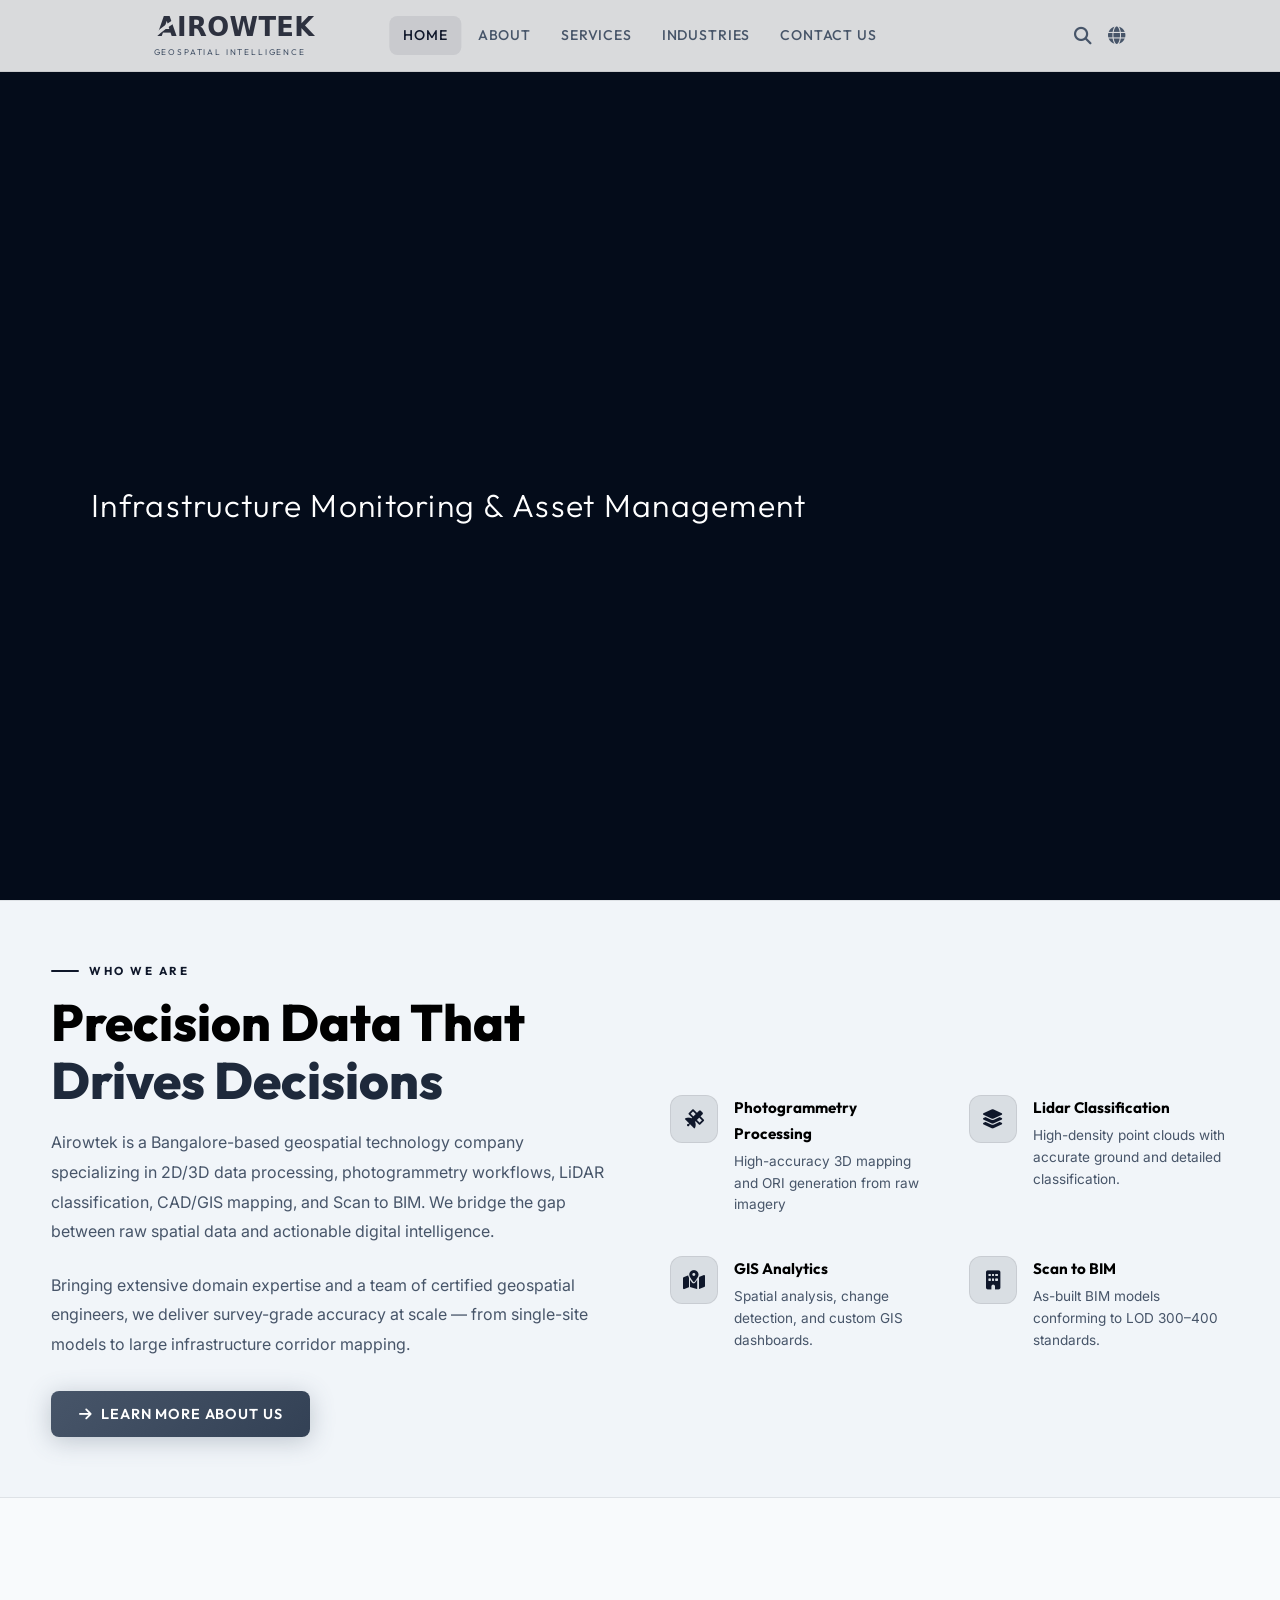
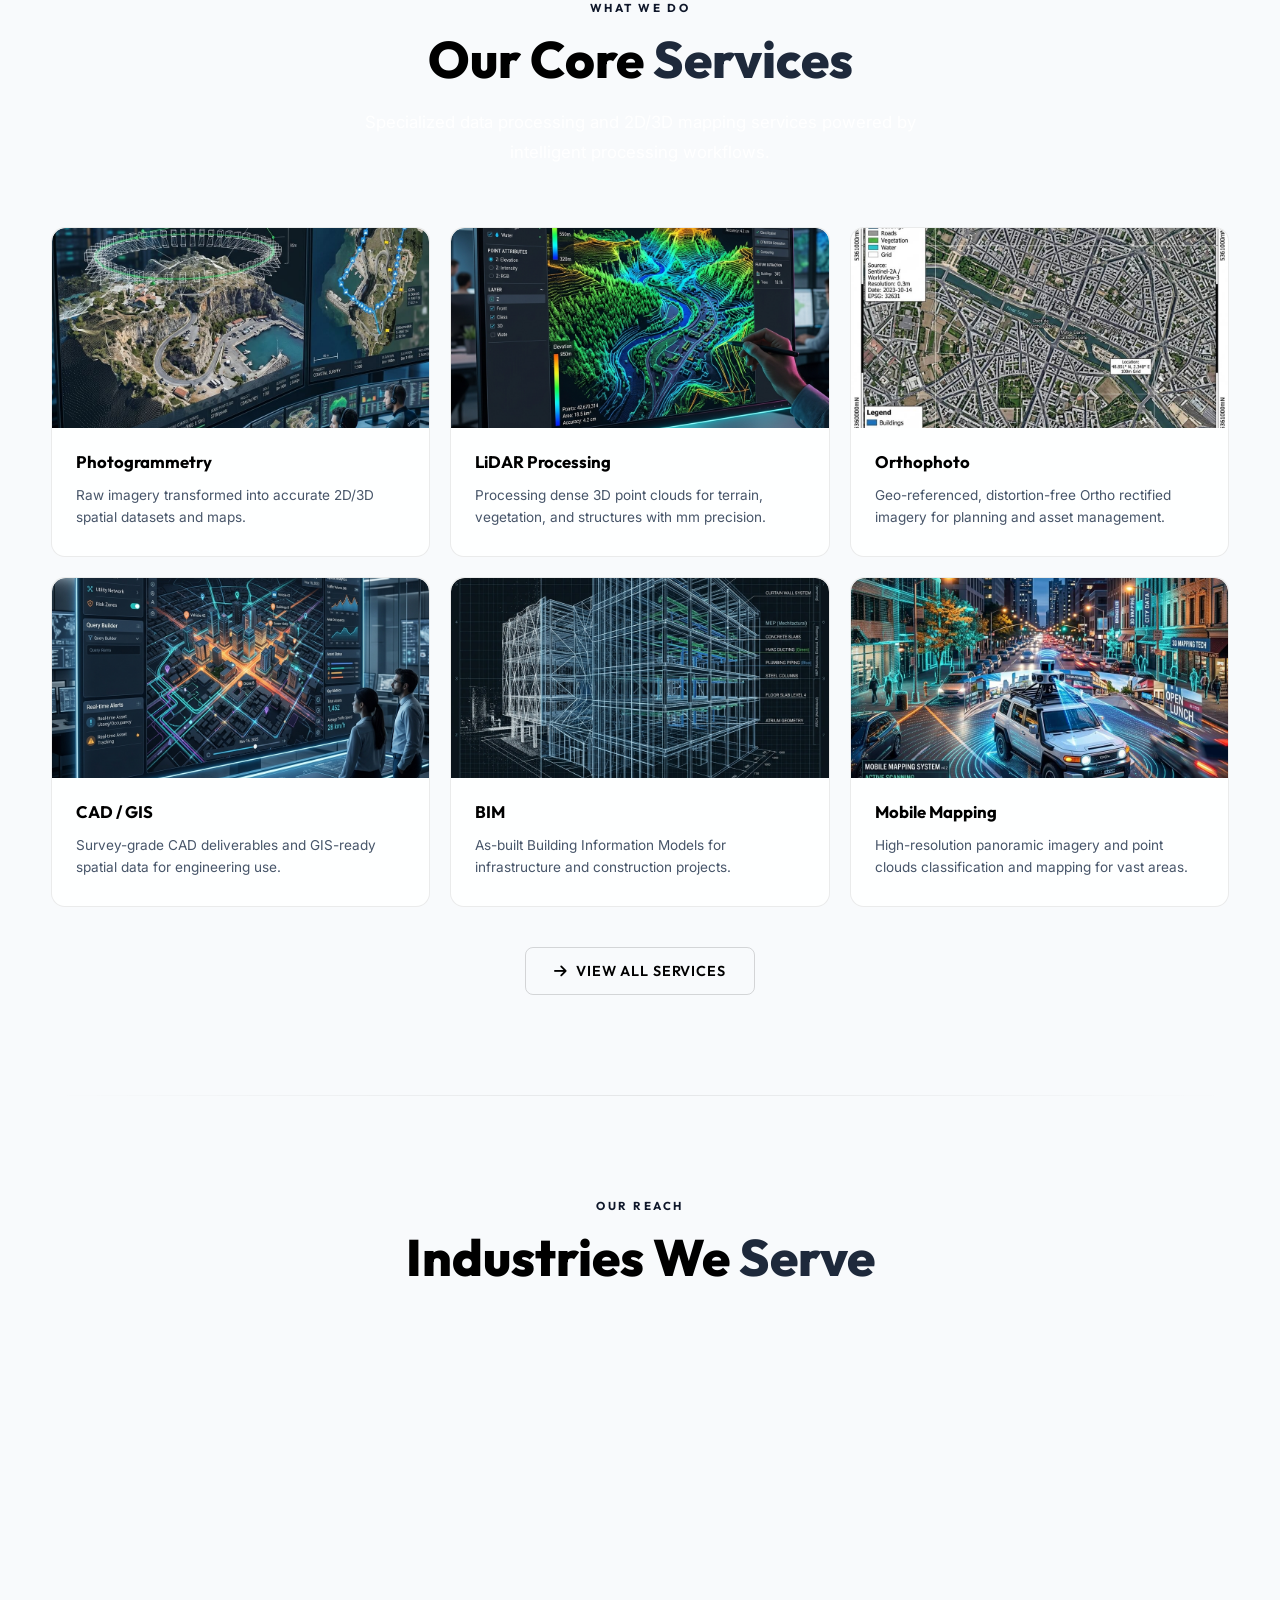
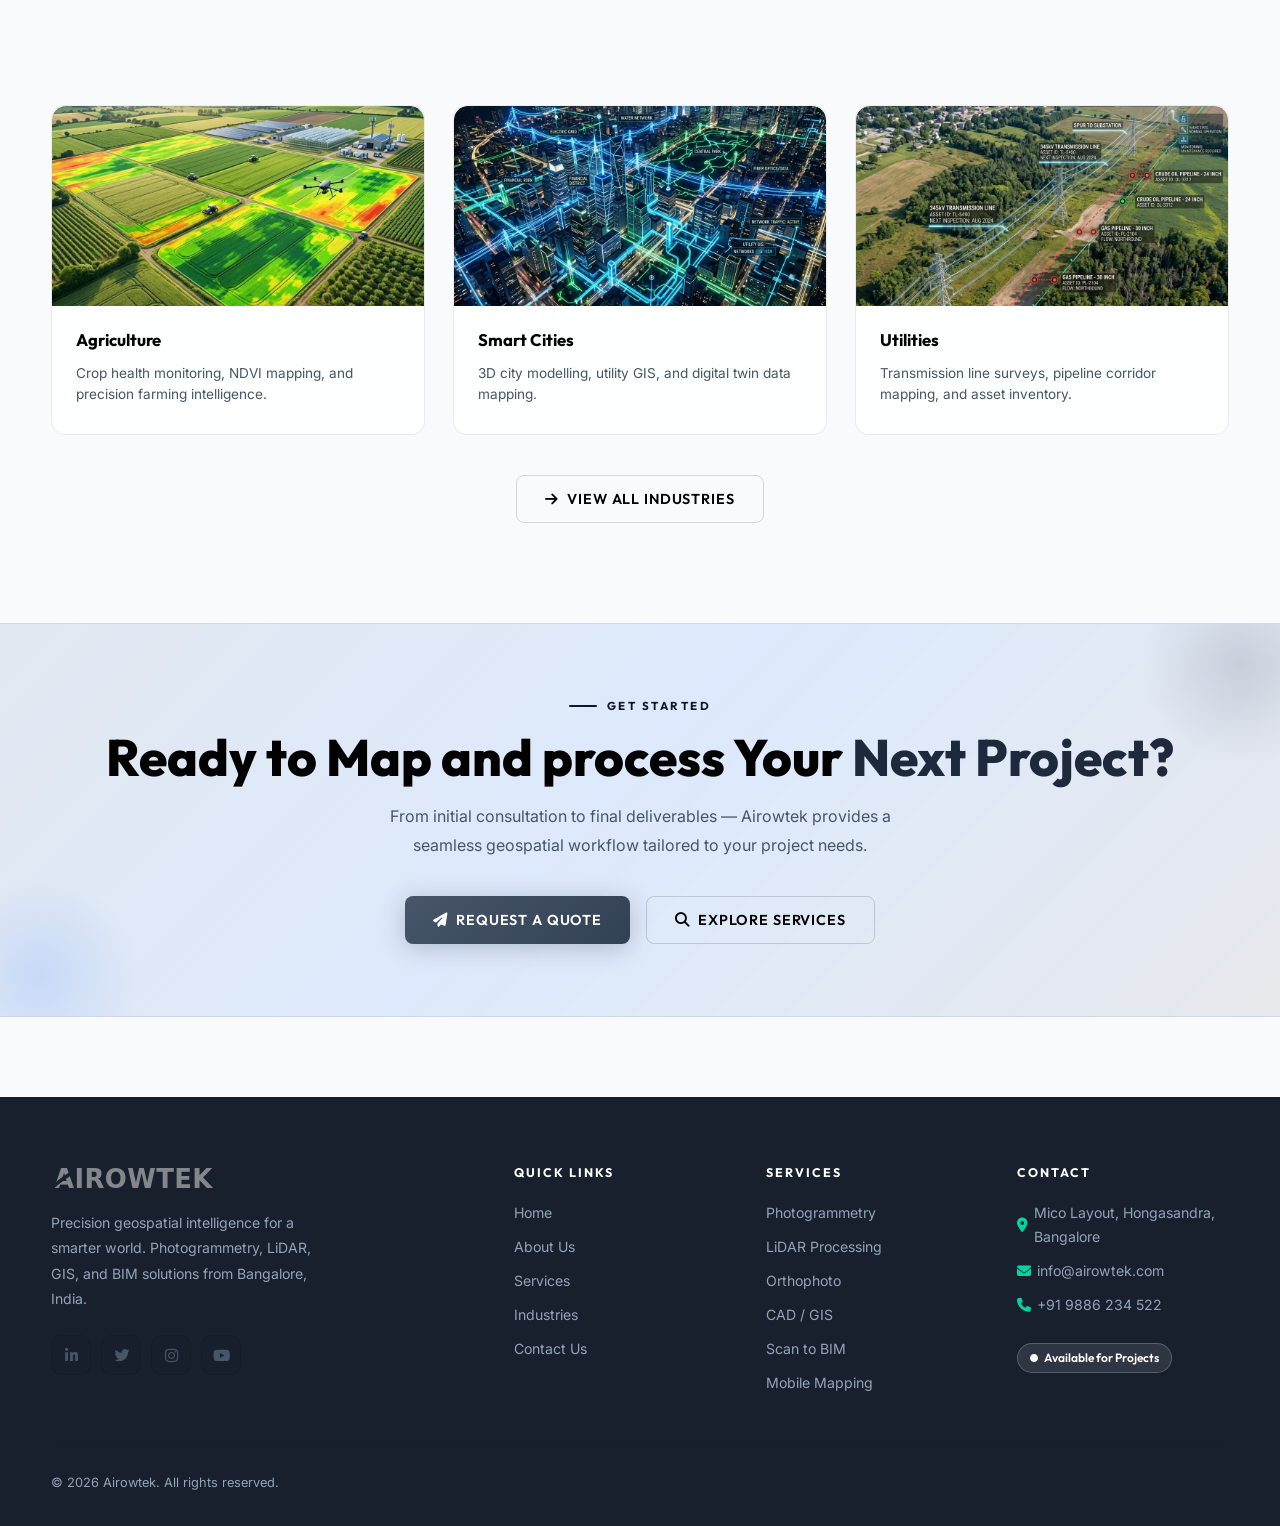
==== commit 74c4d0d9: "Add files via upload" ====
--- a/index.html
+++ b/index.html
@@ -221,32 +221,32 @@
         </div>
         <div class="services-preview-grid">
           <div class="srv-card" onclick="window.location.href='services.html'">
-            <img src="asset/home_srv_photogrammetry_1790360968047.jpg" alt="Photogrammetry" class="srv-img">
+            <img src="asset/home_srv_photogrammetry_1790360968047.jpg" alt="Photogrammetry" class="srv-img" loading="lazy">
             <h3>Photogrammetry</h3>
             <p>Raw imagery transformed into accurate 2D/3D spatial datasets and maps.</p>
           </div>
           <div class="srv-card" onclick="window.location.href='services.html'">
-            <img src="asset/home_srv_lidar_1790360980997.jpg" alt="LiDAR Processing" class="srv-img">
+            <img src="asset/home_srv_lidar_1790360980997.jpg" alt="LiDAR Processing" class="srv-img" loading="lazy">
             <h3>LiDAR Processing</h3>
             <p>Processing dense 3D point clouds for terrain, vegetation, and structures with mm precision.</p>
           </div>
           <div class="srv-card" onclick="window.location.href='services.html'">
-            <img src="asset/home_srv_ortho_1790360994892.jpg" alt="Orthophoto" class="srv-img">
+            <img src="asset/home_srv_ortho_1790360994892.jpg" alt="Orthophoto" class="srv-img" loading="lazy">
             <h3>Orthophoto</h3>
             <p>Geo-referenced, distortion-free Ortho rectified imagery for planning and asset management.</p>
           </div>
           <div class="srv-card" onclick="window.location.href='services.html'">
-            <img src="asset/home_srv_gis_1790361008824.jpg" alt="CAD / GIS" class="srv-img">
+            <img src="asset/home_srv_gis_1790361008824.jpg" alt="CAD / GIS" class="srv-img" loading="lazy">
             <h3>CAD / GIS</h3>
             <p>Survey-grade CAD deliverables and GIS-ready spatial data for engineering use.</p>
           </div>
           <div class="srv-card" onclick="window.location.href='services.html'">
-            <img src="asset/home_srv_bim_1790361019150.jpg" alt="BIM" class="srv-img">
+            <img src="asset/home_srv_bim_1790361019150.jpg" alt="BIM" class="srv-img" loading="lazy">
             <h3>BIM</h3>
             <p>As-built Building Information Models for infrastructure and construction projects.</p>
           </div>
           <div class="srv-card" onclick="window.location.href='services.html'">
-            <img src="asset/home_srv_mobile_1790361031391.jpg" alt="Mobile Mapping" class="srv-img">
+            <img src="asset/home_srv_mobile_1790361031391.jpg" alt="Mobile Mapping" class="srv-img" loading="lazy">
             <h3>Mobile Mapping</h3>
             <p>High-resolution panoramic imagery and point clouds classification and mapping for vast areas.</p>
           </div>
@@ -269,32 +269,32 @@
         </div>
         <div class="grid-3">
           <div class="srv-card" onclick="window.location.href='industries.html'">
-            <img src="asset/home_ind_infrastructure_1790361056056.jpg" alt="Infrastructure" class="srv-img">
+            <img src="asset/home_ind_infrastructure_1790361056056.jpg" alt="Infrastructure" class="srv-img" loading="lazy">
             <h3>Infrastructure</h3>
             <p>Road networks, highways, railways, bridges, and corridor mapping operations.</p>
           </div>
           <div class="srv-card" onclick="window.location.href='industries.html'">
-            <img src="asset/home_ind_urban_1790361069208.jpg" alt="Urban Planning" class="srv-img">
+            <img src="asset/home_ind_urban_1790361069208.jpg" alt="Urban Planning" class="srv-img" loading="lazy">
             <h3>Urban Planning</h3>
             <p>Land parcel preparation, complete city mapping, and LOD2 for urban planning.</p>
           </div>
           <div class="srv-card" onclick="window.location.href='industries.html'">
-            <img src="asset/home_ind_mining_1790361080698.jpg" alt="Mining" class="srv-img">
+            <img src="asset/home_ind_mining_1790361080698.jpg" alt="Mining" class="srv-img" loading="lazy">
             <h3>Mining</h3>
             <p>Open-pit volume calculations, haul road surveys, and stockpile monitoring.</p>
           </div>
           <div class="srv-card" onclick="window.location.href='industries.html'">
-            <img src="asset/home_ind_agriculture_1790390931180.jpg" alt="Agriculture" class="srv-img">
+            <img src="asset/home_ind_agriculture_1790390931180.jpg" alt="Agriculture" class="srv-img" loading="lazy">
             <h3>Agriculture</h3>
             <p>Crop health monitoring, NDVI mapping, and precision farming intelligence.</p>
           </div>
           <div class="srv-card" onclick="window.location.href='industries.html'">
-            <img src="asset/home_ind_smartcity_1790390946255.jpg" alt="Smart Cities" class="srv-img">
+            <img src="asset/home_ind_smartcity_1790390946255.jpg" alt="Smart Cities" class="srv-img" loading="lazy">
             <h3>Smart Cities</h3>
             <p>3D city modelling, utility GIS, and digital twin data mapping.</p>
           </div>
           <div class="srv-card" onclick="window.location.href='industries.html'">
-            <img src="asset/home_ind_utilities_1790390957984.jpg" alt="Utilities" class="srv-img">
+            <img src="asset/home_ind_utilities_1790390957984.jpg" alt="Utilities" class="srv-img" loading="lazy">
             <h3>Utilities</h3>
             <p>Transmission line surveys, pipeline corridor mapping, and asset inventory.</p>
           </div>
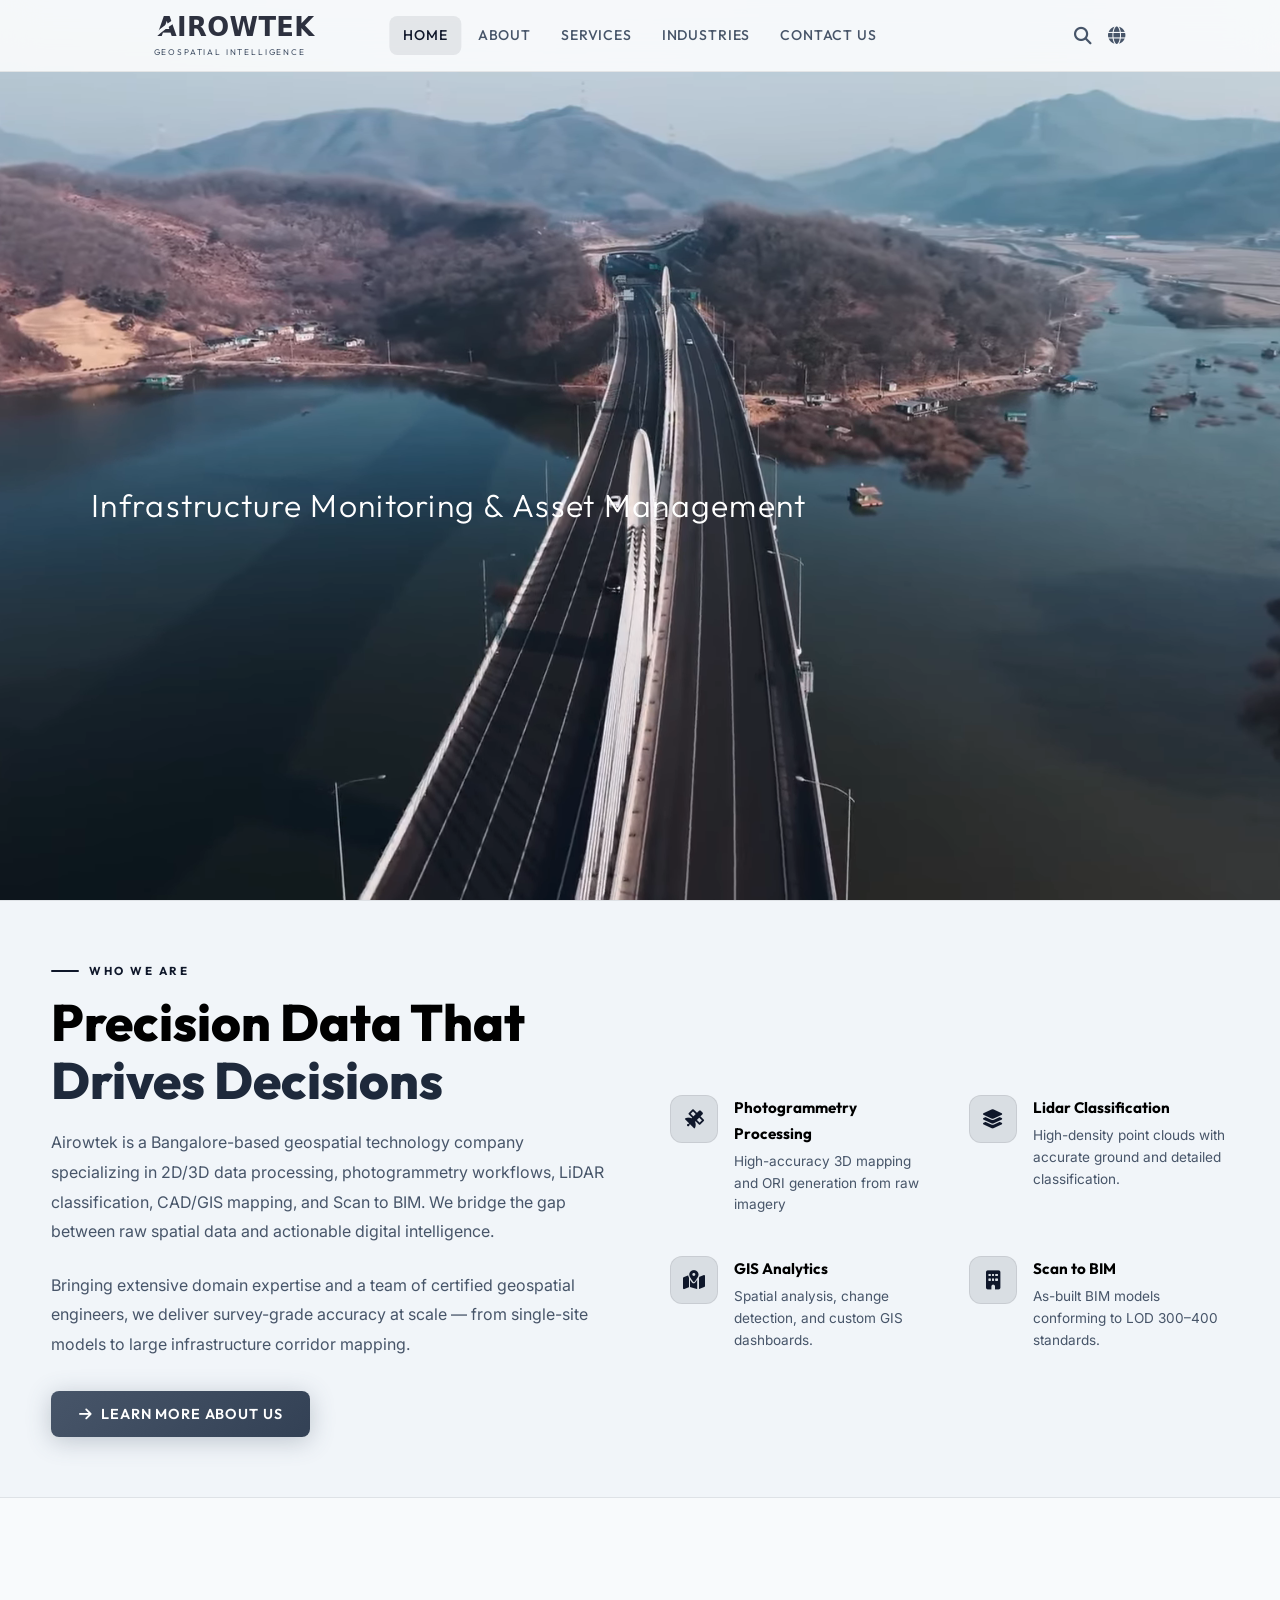
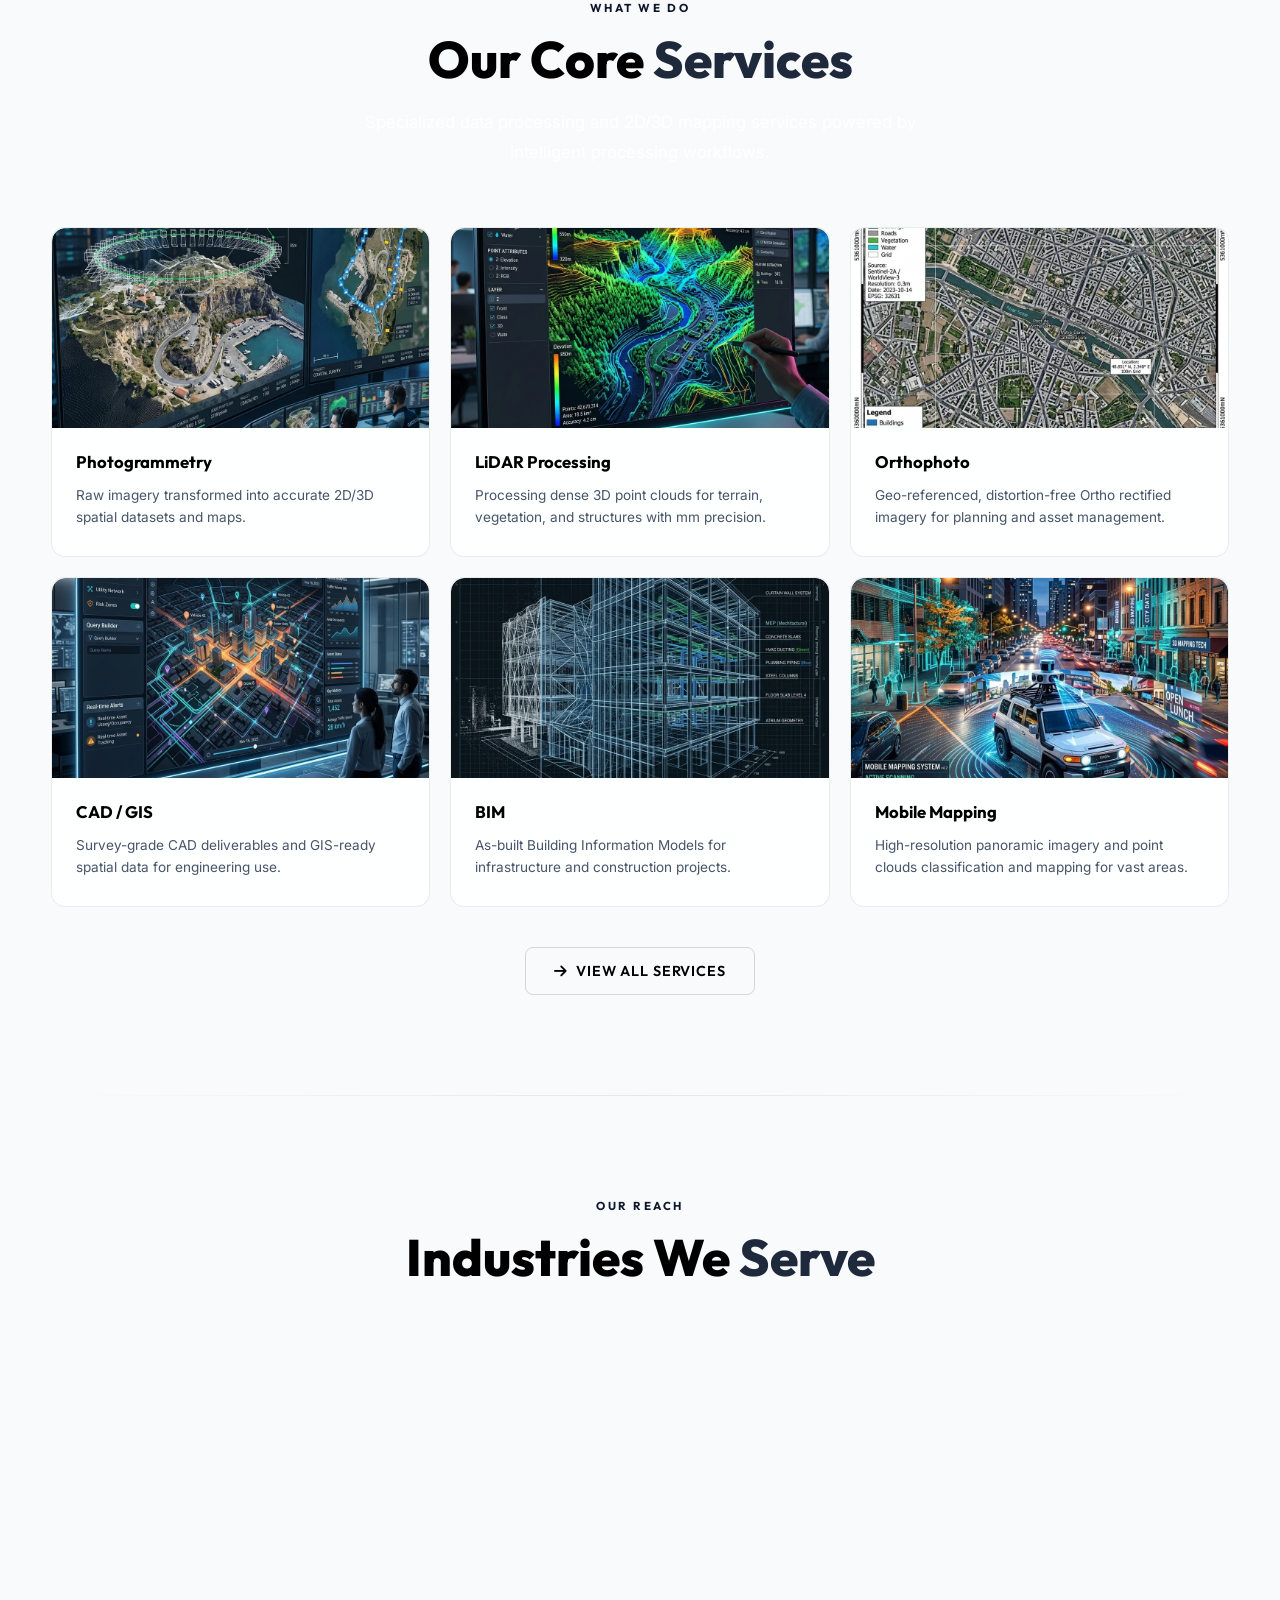
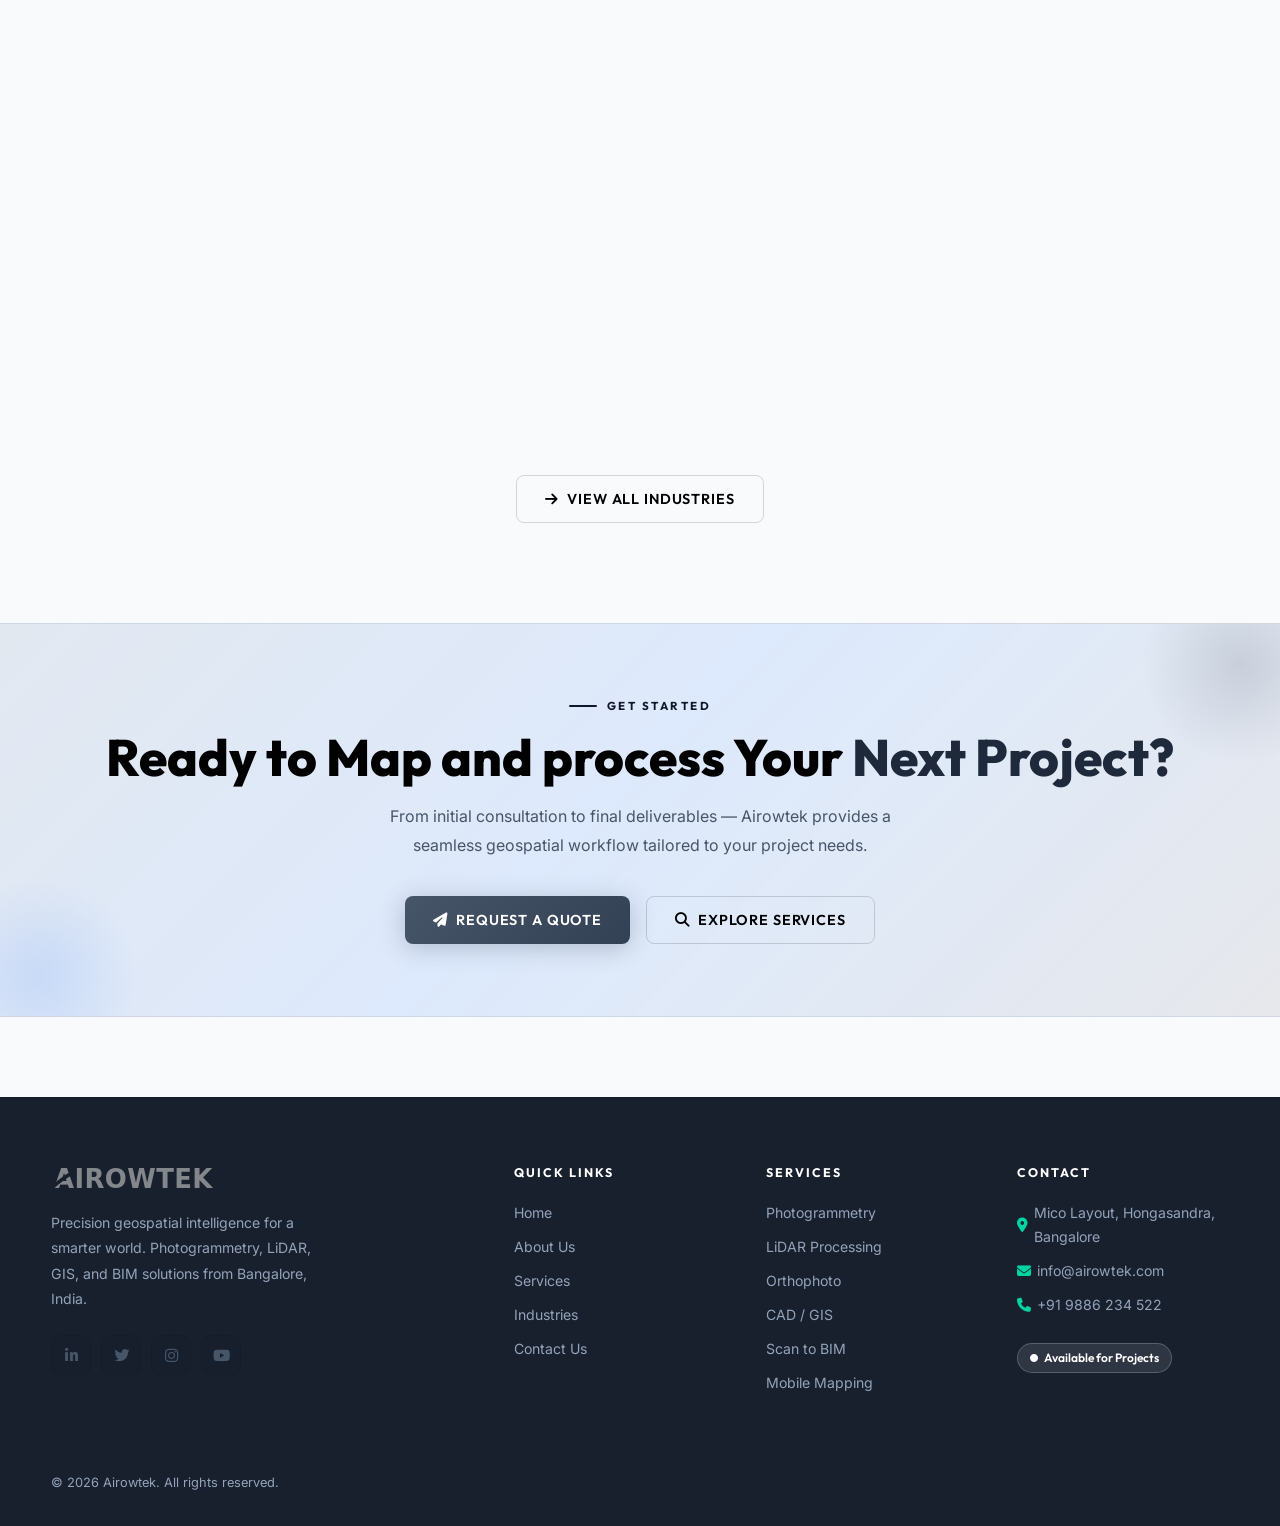
==== commit 8d8af2ba: "Add files via upload" ====
--- a/index.html
+++ b/index.html
@@ -19,7 +19,7 @@
   <meta property="og:title" content="Airowtek – Precision Geospatial Solutions | LiDAR, Photogrammetry & BIM">
   <meta property="og:description"
     content="Empowering the future with cutting-edge LiDAR, Photogrammetry, and BIM solutions. Transforming spatial data into actionable, high-fidelity insights for modern industries globally.">
-  <meta property="og:image" content="https://airowtek.com/asset/banner.jpg">
+  <meta property="og:image" content="https://airowtek.com/asset/banner.webp">
   <meta property="og:site_name" content="Airowtek">
   <meta property="og:locale" content="en_IN">
 
@@ -28,7 +28,7 @@
   <meta name="twitter:title" content="Airowtek – Precision Geospatial Solutions">
   <meta name="twitter:description"
     content="Empowering the future with cutting-edge LiDAR, Photogrammetry, and BIM solutions. High-fidelity geospatial insights for modern industries.">
-  <meta name="twitter:image" content="https://airowtek.com/asset/banner.jpg">
+  <meta name="twitter:image" content="https://airowtek.com/asset/banner.webp">
 
   <!-- Structured Data: Organization -->
   <script type="application/ld+json">
@@ -37,7 +37,7 @@
     "@type": "Organization",
     "name": "Airowtek",
     "url": "https://airowtek.com",
-    "logo": "https://airowtek.com/asset/logo.png",
+    "logo": "https://airowtek.com/asset/logo.webp",
     "description": "Precision geospatial solutions company specializing in LiDAR, Photogrammetry, GIS, and BIM services.",
     "address": {
       "@type": "PostalAddress",
@@ -130,6 +130,7 @@
       <!-- Background video container -->
       <video id="heroVideo" autoplay loop muted playsinline
         style="position: absolute; top: 0; left: 0; width: 100%; height: 100%; object-fit: cover; z-index: 0; pointer-events: none;">
+        <source src="asset/banner.webm" type="video/webm">
         <source src="asset/banner.mp4" type="video/mp4">
       </video>
       <!-- Dark overlay for text readability -->
@@ -221,32 +222,33 @@
         </div>
         <div class="services-preview-grid">
           <div class="srv-card" onclick="window.location.href='services.html'">
-            <img src="asset/home_srv_photogrammetry_1790360968047.jpg" alt="Photogrammetry" class="srv-img" loading="lazy">
+            <img src="asset/home_srv_photogrammetry_1790360968047.webp" alt="Photogrammetry" class="srv-img"
+              loading="lazy">
             <h3>Photogrammetry</h3>
             <p>Raw imagery transformed into accurate 2D/3D spatial datasets and maps.</p>
           </div>
           <div class="srv-card" onclick="window.location.href='services.html'">
-            <img src="asset/home_srv_lidar_1790360980997.jpg" alt="LiDAR Processing" class="srv-img" loading="lazy">
+            <img src="asset/home_srv_lidar_1790360980997.webp" alt="LiDAR Processing" class="srv-img" loading="lazy">
             <h3>LiDAR Processing</h3>
             <p>Processing dense 3D point clouds for terrain, vegetation, and structures with mm precision.</p>
           </div>
           <div class="srv-card" onclick="window.location.href='services.html'">
-            <img src="asset/home_srv_ortho_1790360994892.jpg" alt="Orthophoto" class="srv-img" loading="lazy">
+            <img src="asset/home_srv_ortho_1790360994892.webp" alt="Orthophoto" class="srv-img" loading="lazy">
             <h3>Orthophoto</h3>
             <p>Geo-referenced, distortion-free Ortho rectified imagery for planning and asset management.</p>
           </div>
           <div class="srv-card" onclick="window.location.href='services.html'">
-            <img src="asset/home_srv_gis_1790361008824.jpg" alt="CAD / GIS" class="srv-img" loading="lazy">
+            <img src="asset/home_srv_gis_1790361008824.webp" alt="CAD / GIS" class="srv-img" loading="lazy">
             <h3>CAD / GIS</h3>
             <p>Survey-grade CAD deliverables and GIS-ready spatial data for engineering use.</p>
           </div>
           <div class="srv-card" onclick="window.location.href='services.html'">
-            <img src="asset/home_srv_bim_1790361019150.jpg" alt="BIM" class="srv-img" loading="lazy">
+            <img src="asset/home_srv_bim_1790361019150.webp" alt="BIM" class="srv-img" loading="lazy">
             <h3>BIM</h3>
             <p>As-built Building Information Models for infrastructure and construction projects.</p>
           </div>
           <div class="srv-card" onclick="window.location.href='services.html'">
-            <img src="asset/home_srv_mobile_1790361031391.jpg" alt="Mobile Mapping" class="srv-img" loading="lazy">
+            <img src="asset/home_srv_mobile_1790361031391.webp" alt="Mobile Mapping" class="srv-img" loading="lazy">
             <h3>Mobile Mapping</h3>
             <p>High-resolution panoramic imagery and point clouds classification and mapping for vast areas.</p>
           </div>
@@ -269,32 +271,33 @@
         </div>
         <div class="grid-3">
           <div class="srv-card" onclick="window.location.href='industries.html'">
-            <img src="asset/home_ind_infrastructure_1790361056056.jpg" alt="Infrastructure" class="srv-img" loading="lazy">
+            <img src="asset/home_ind_infrastructure_1790361056056.webp" alt="Infrastructure" class="srv-img"
+              loading="lazy">
             <h3>Infrastructure</h3>
             <p>Road networks, highways, railways, bridges, and corridor mapping operations.</p>
           </div>
           <div class="srv-card" onclick="window.location.href='industries.html'">
-            <img src="asset/home_ind_urban_1790361069208.jpg" alt="Urban Planning" class="srv-img" loading="lazy">
+            <img src="asset/home_ind_urban_1790361069208.webp" alt="Urban Planning" class="srv-img" loading="lazy">
             <h3>Urban Planning</h3>
             <p>Land parcel preparation, complete city mapping, and LOD2 for urban planning.</p>
           </div>
           <div class="srv-card" onclick="window.location.href='industries.html'">
-            <img src="asset/home_ind_mining_1790361080698.jpg" alt="Mining" class="srv-img" loading="lazy">
+            <img src="asset/home_ind_mining_1790361080698.webp" alt="Mining" class="srv-img" loading="lazy">
             <h3>Mining</h3>
             <p>Open-pit volume calculations, haul road surveys, and stockpile monitoring.</p>
           </div>
           <div class="srv-card" onclick="window.location.href='industries.html'">
-            <img src="asset/home_ind_agriculture_1790390931180.jpg" alt="Agriculture" class="srv-img" loading="lazy">
+            <img src="asset/home_ind_agriculture_1790390931180.webp" alt="Agriculture" class="srv-img" loading="lazy">
             <h3>Agriculture</h3>
             <p>Crop health monitoring, NDVI mapping, and precision farming intelligence.</p>
           </div>
           <div class="srv-card" onclick="window.location.href='industries.html'">
-            <img src="asset/home_ind_smartcity_1790390946255.jpg" alt="Smart Cities" class="srv-img" loading="lazy">
+            <img src="asset/home_ind_smartcity_1790390946255.webp" alt="Smart Cities" class="srv-img" loading="lazy">
             <h3>Smart Cities</h3>
             <p>3D city modelling, utility GIS, and digital twin data mapping.</p>
           </div>
           <div class="srv-card" onclick="window.location.href='industries.html'">
-            <img src="asset/home_ind_utilities_1790390957984.jpg" alt="Utilities" class="srv-img" loading="lazy">
+            <img src="asset/home_ind_utilities_1790390957984.webp" alt="Utilities" class="srv-img" loading="lazy">
             <h3>Utilities</h3>
             <p>Transmission line surveys, pipeline corridor mapping, and asset inventory.</p>
           </div>
--- a/style.css
+++ b/style.css
@@ -415,22 +415,22 @@
 }
 
 .hero-slideshow-bg .slide-1 {
-  background-image: url('asset/geo_digital_earth_1790357543032.jpg');
+  background-image: url('asset/geo_digital_earth_1790357543032.webp');
   animation-delay: 0s;
 }
 
 .hero-slideshow-bg .slide-2 {
-  background-image: url('asset/geo_topo_map_1790357554273.jpg');
+  background-image: url('asset/geo_topo_map_1790357554273.webp');
   animation-delay: 6s;
 }
 
 .hero-slideshow-bg .slide-3 {
-  background-image: url('asset/geo_lidar_city_1790357566794.jpg');
+  background-image: url('asset/geo_lidar_city_1790357566794.webp');
   animation-delay: 12s;
 }
 
 .hero-slideshow-bg .slide-4 {
-  background-image: url('asset/geo_satellite_night_1790357579976.jpg');
+  background-image: url('asset/geo_satellite_night_1790357579976.webp');
   animation-delay: 18s;
 }
 
@@ -886,7 +886,7 @@
 /* ===================== ABOUT PAGE ===================== */
 .about-hero {
   padding: 140px 4% 80px;
-  background: url('asset/aboutus.jpg') center/cover no-repeat;
+  background: url('asset/aboutus.webp') center/cover no-repeat;
   position: relative;
   overflow: hidden;
 }
@@ -1047,7 +1047,7 @@
 /* ===================== SERVICES PAGE ===================== */
 .services-hero {
   padding: 140px 4% 80px;
-  background: url('asset/services.png') center/cover no-repeat;
+  background: url('asset/services.webp') center/cover no-repeat;
   position: relative;
 }
 
@@ -1181,7 +1181,7 @@
 
 .ind-hero {
   padding: 140px 4% 80px;
-  background: url('asset/industries.png') center/cover no-repeat;
+  background: url('asset/industries.webp') center/cover no-repeat;
   position: relative;
 }
 
@@ -1262,7 +1262,7 @@
 /* ===================== CONTACT PAGE ===================== */
 .contact-hero {
   padding: 140px 4% 80px;
-  background: url('asset/contact.jpg') center/cover no-repeat;
+  background: url('asset/contact.webp') center/cover no-repeat;
   position: relative;
   overflow: hidden;
 }
